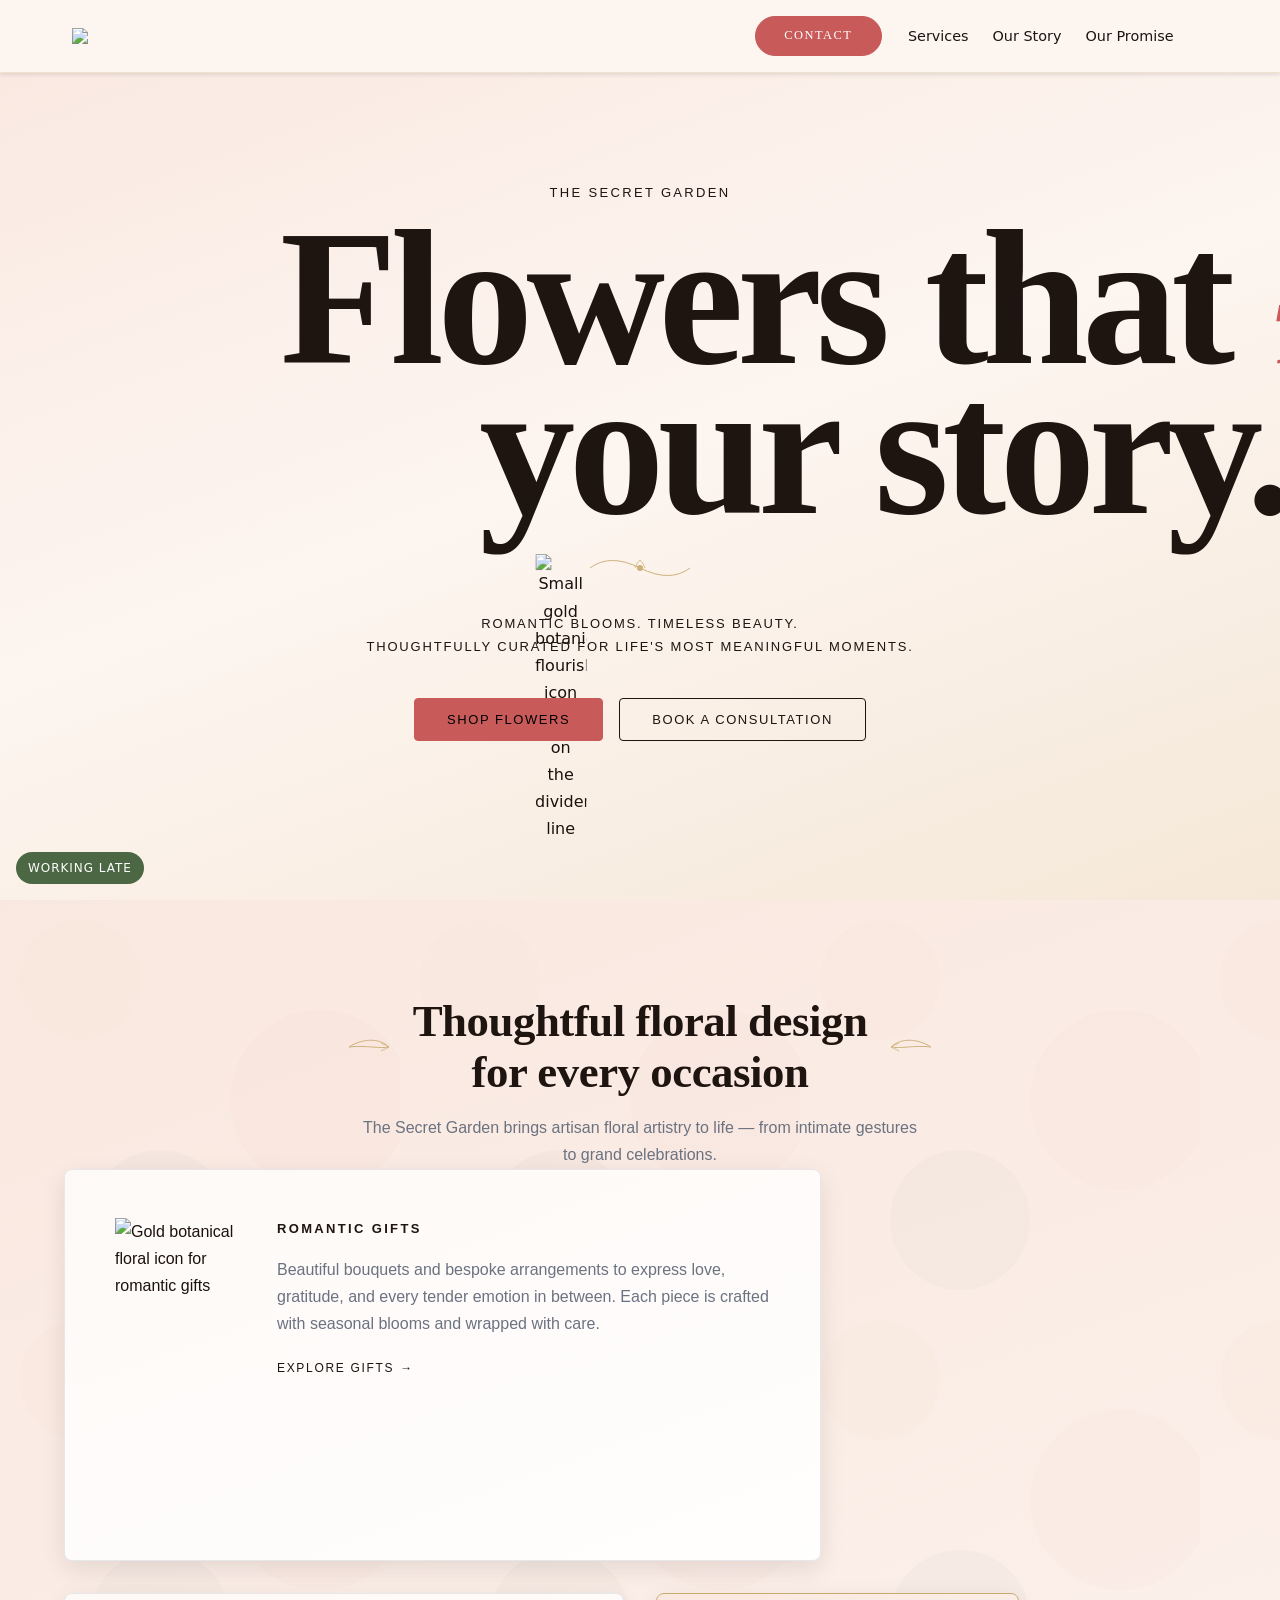
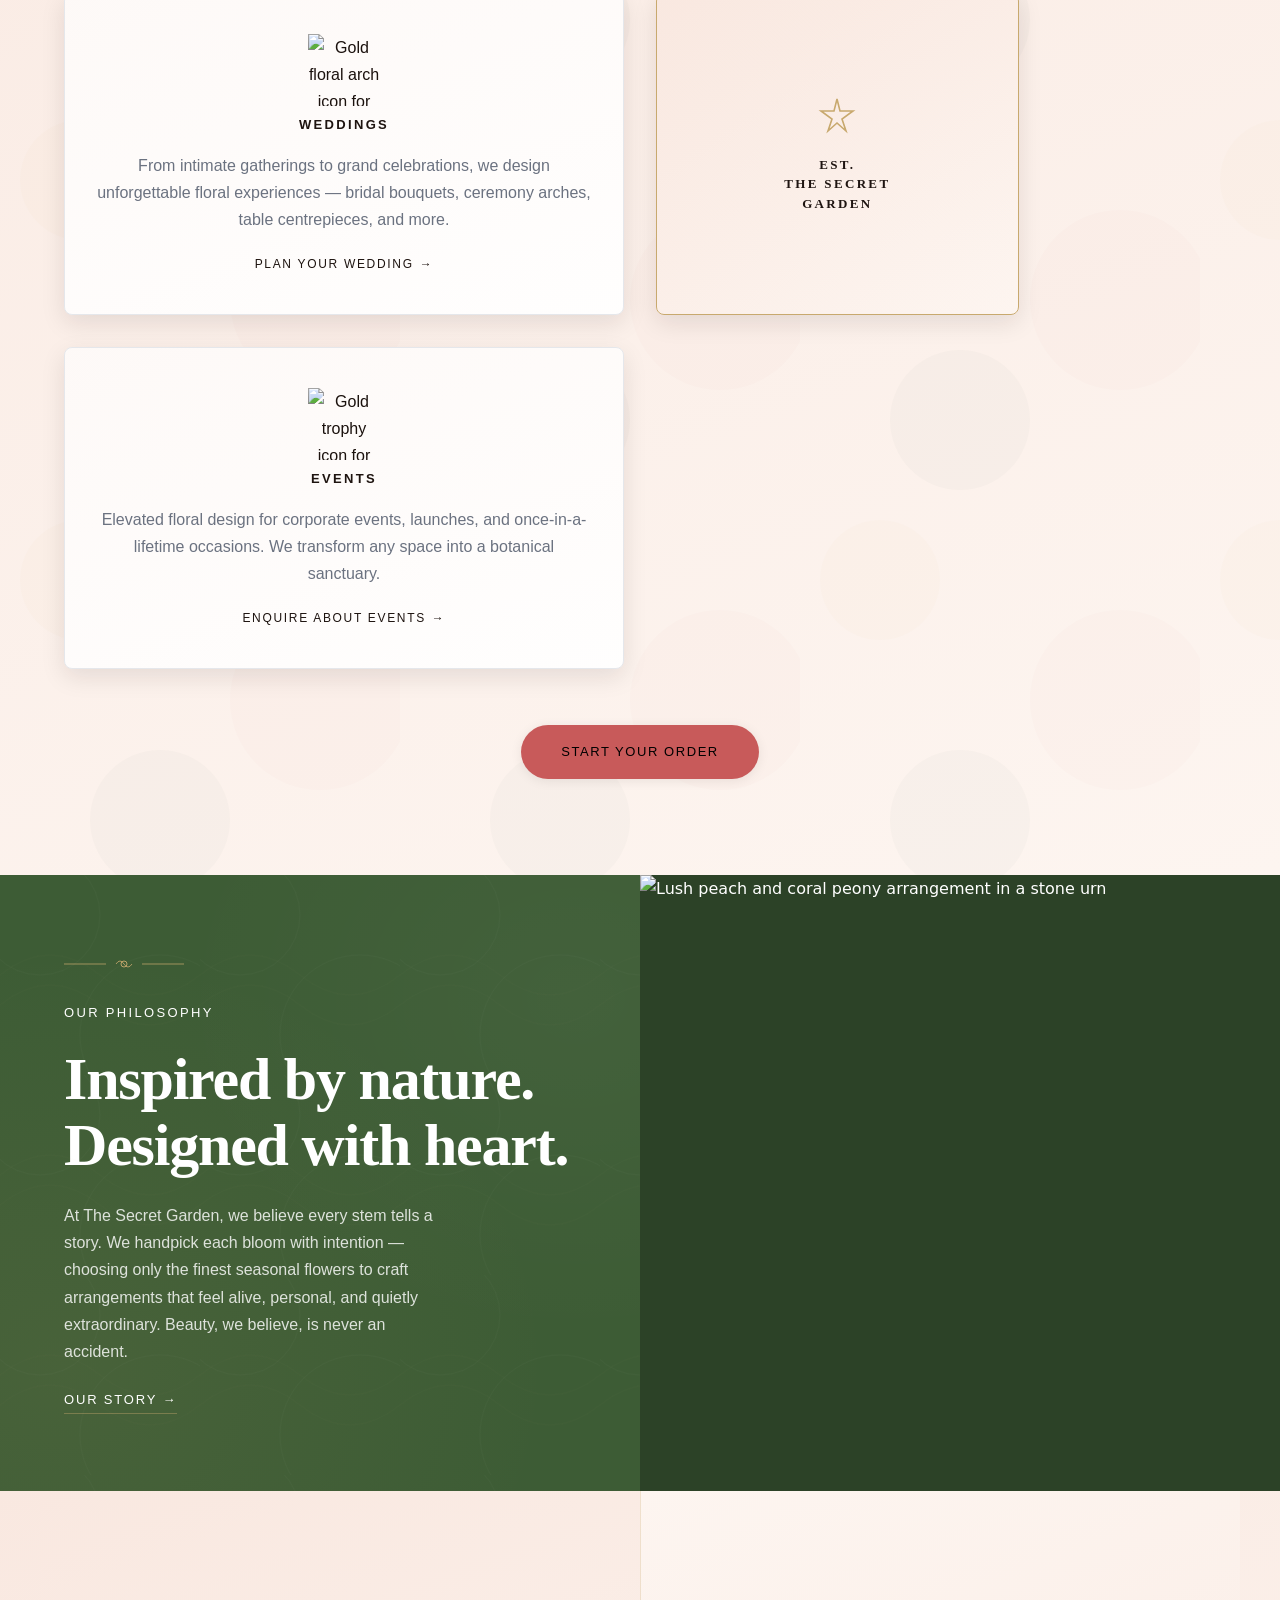
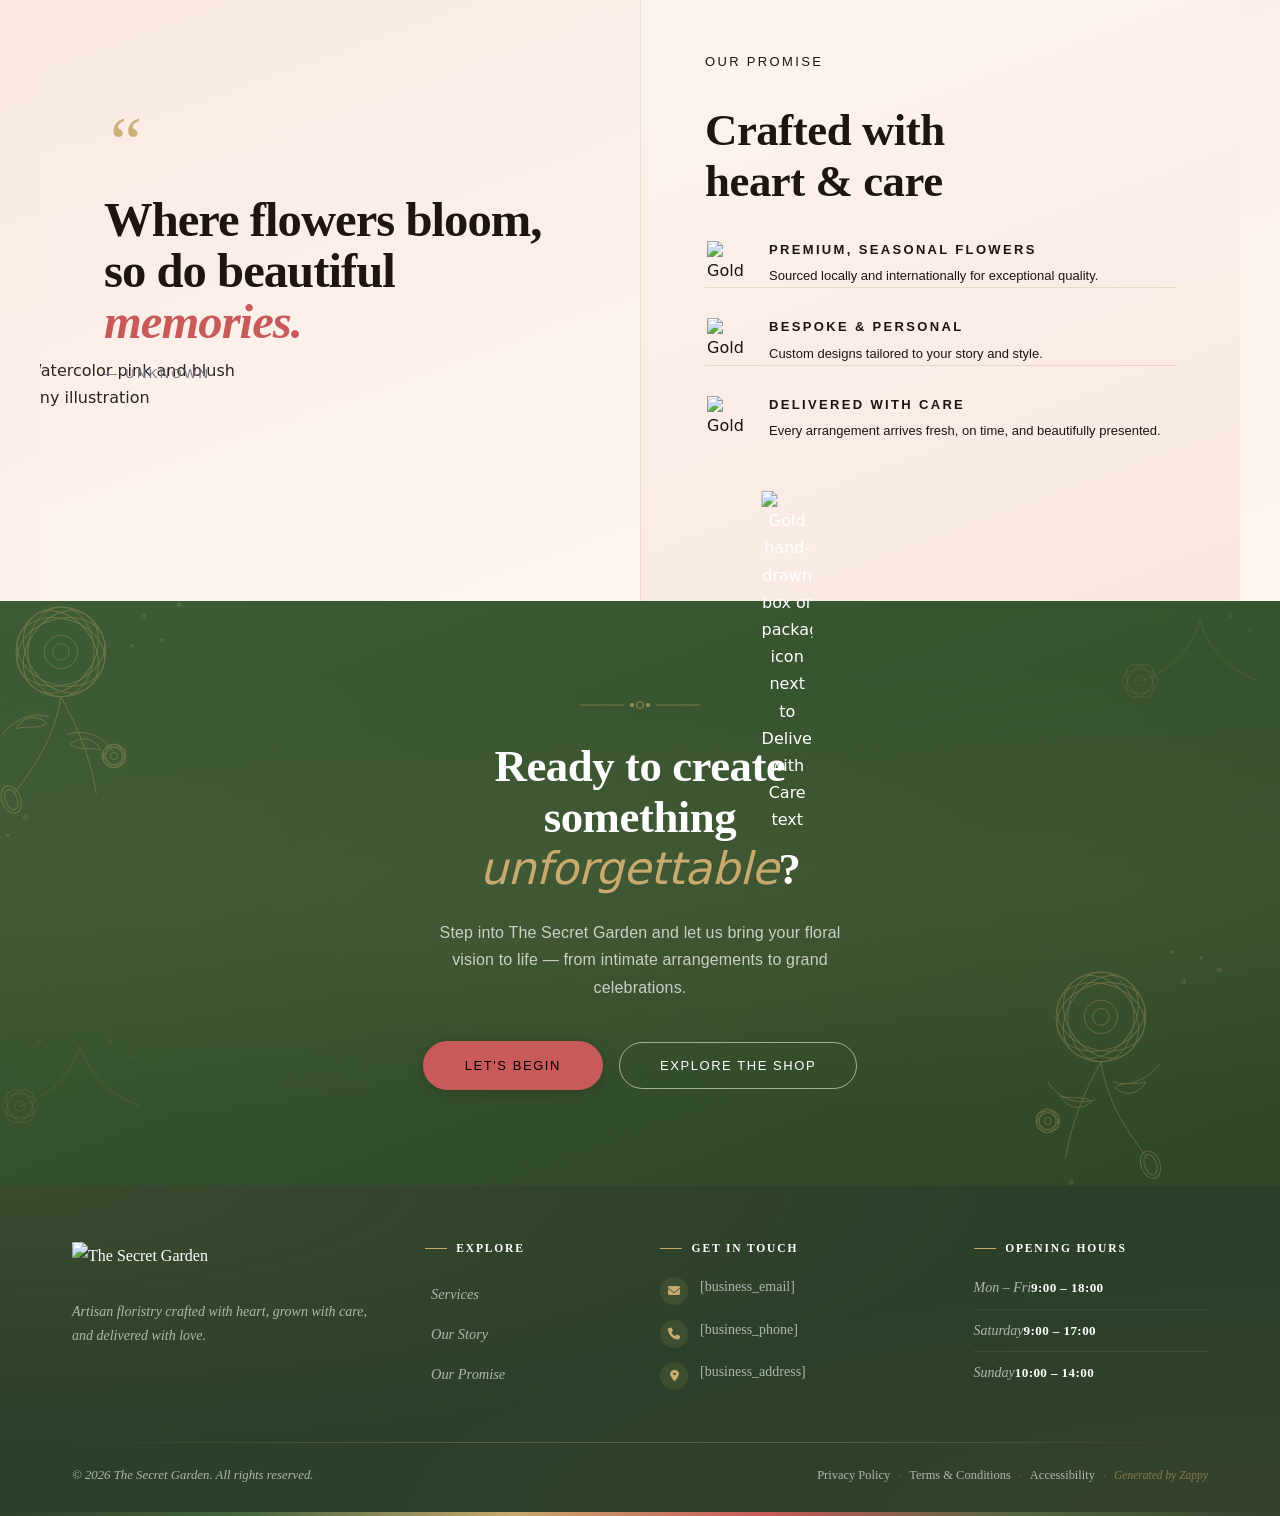
==== index.html @ 1e199ef1 "Background sync: Progressive GitHub Sync" ====
<!DOCTYPE html>
<html lang="en">
<head>
    <meta charset="UTF-8">
    <meta name="viewport" content="width=device-width, initial-scale=1.0">
    <meta name="robots" content="index, follow">
    <title>1987 the secret garden — The Secret Garden</title>
    <meta name="description" content="Create me a landing page to promote my flowers shop">
    <meta name="keywords" content="1987 the secret garden, back to the secret garden, The Secret Garden, the secret garden">
    
    <!-- Zappy Analytics -->
<script>
(function() {
  'use strict';
  
  // Configuration
  var config = {
    websiteId: '3be98112-af21-467a-9a1b-a0bb9be1061b',
    apiUrl: 'https://qaapi.zappy5.com/api/analytics/track',
    sessionDuration: 30 * 60 * 1000, // 30 minutes
    visitorDuration: 30 * 24 * 60 * 60 * 1000, // 30 days
    trackPageViews: true,
    trackClicks: true,
    trackFormSubmissions: true
  };
  
  // Generate or retrieve persistent visitor ID (30 days)
  function getVisitorId() {
    var visitorKey = 'zappy_visitor_' + config.websiteId;
    var visitor = null;
    
    try {
      visitor = localStorage.getItem(visitorKey);
      if (visitor) {
        var visitorData = JSON.parse(visitor);
        var now = Date.now();
        
        // Check if visitor ID is still valid (30 days)
        if (now - visitorData.created < config.visitorDuration) {
          // Update last seen timestamp
          visitorData.lastSeen = now;
          localStorage.setItem(visitorKey, JSON.stringify(visitorData));
          return visitorData.id;
        }
      }
    } catch (e) {
      console.warn('Zappy Analytics: LocalStorage not available');
    }
    
    // Generate new visitor ID
    var newVisitorId = 'zv_' + Date.now() + '_' + Math.random().toString(36).substr(2, 9);
    
    try {
      localStorage.setItem(visitorKey, JSON.stringify({
        id: newVisitorId,
        created: Date.now(),
        lastSeen: Date.now()
      }));
    } catch (e) {
      // Continue without local storage
    }
    
    return newVisitorId;
  }
  
  // Generate or retrieve session ID (30 minutes)
  function getSessionId() {
    var sessionKey = 'zappy_session_' + config.websiteId;
    var session = null;
    
    try {
      session = sessionStorage.getItem(sessionKey);
      if (session) {
        var sessionData = JSON.parse(session);
        var now = Date.now();
        
        // Check if session is still valid
        if (now - sessionData.timestamp < config.sessionDuration) {
          // Update timestamp
          sessionData.timestamp = now;
          sessionStorage.setItem(sessionKey, JSON.stringify(sessionData));
          return sessionData.id;
        }
      }
    } catch (e) {
      console.warn('Zappy Analytics: SessionStorage not available');
    }
    
    // Generate new session ID
    var newSessionId = 'zs_' + Date.now() + '_' + Math.random().toString(36).substr(2, 9);
    
    try {
      sessionStorage.setItem(sessionKey, JSON.stringify({
        id: newSessionId,
        timestamp: Date.now()
      }));
    } catch (e) {
      // Continue without session storage
    }
    
    return newSessionId;
  }
  
  var visitorId = getVisitorId();
  var sessionId = getSessionId();
  
  // Track an event
  function trackEvent(eventType, data) {
    data = data || {};
    
    var eventData = {
      website_id: config.websiteId,
      event_type: eventType,
      page_path: window.location.pathname,
      referrer: document.referrer || 'direct',
      visitor_id: visitorId,
      session_id: sessionId,
      metadata: data
    };
    
    // Use sendBeacon if available (better for page unload events)
    if (navigator.sendBeacon) {
      var blob = new Blob([JSON.stringify(eventData)], { type: 'application/json' });
      navigator.sendBeacon(config.apiUrl, blob);
    } else {
      // Fallback to fetch
      fetch(config.apiUrl, {
        method: 'POST',
        headers: {
          'Content-Type': 'application/json'
        },
        body: JSON.stringify(eventData),
        keepalive: true
      }).catch(function(error) {
        console.warn('Zappy Analytics: Failed to track event', error);
      });
    }
  }
  
  // Track page view
  if (config.trackPageViews) {
    trackEvent('pageview', {
      title: document.title,
      url: window.location.href
    });
  }
  
  // Track clicks on important elements
  if (config.trackClicks) {
    document.addEventListener('click', function(e) {
      var target = e.target;
      
      // Track button clicks (counted as actions)
      if (target.tagName === 'BUTTON' || target.closest('button')) {
        var button = target.tagName === 'BUTTON' ? target : target.closest('button');
        trackEvent('click', {
          element: 'button',
          text: button.textContent.trim().substring(0, 100),
          id: button.id || null,
          class: button.className || null
        });
      }
      
      // Track link clicks (navigation - not counted as actions)
      else if (target.tagName === 'A' || target.closest('a')) {
        var link = target.tagName === 'A' ? target : target.closest('a');
        trackEvent('navigation', {
          element: 'link',
          text: link.textContent.trim().substring(0, 100),
          href: link.href,
          external: link.hostname !== window.location.hostname
        });
      }
    }, true);
  }
  
  // Track form submissions
  if (config.trackFormSubmissions) {
    document.addEventListener('submit', function(e) {
      var form = e.target;
      
      trackEvent('form_submit', {
        form_id: form.id || null,
        form_name: form.name || null,
        form_action: form.action || null,
        form_method: form.method || 'GET'
      });
    }, true);
  }
  
  // Track time on page (send on page unload)
  var pageLoadTime = Date.now();
  
  window.addEventListener('beforeunload', function() {
    var timeOnPage = Math.floor((Date.now() - pageLoadTime) / 1000); // in seconds
    
    trackEvent('page_unload', {
      time_on_page: timeOnPage,
      page_path: window.location.pathname
    });
  });
  
  // Expose tracking function globally for custom events
  window.zappyAnalytics = {
    track: trackEvent,
    getVisitorId: function() { return visitorId; },
    getSessionId: function() { return sessionId; }
  };
  
})();
</script>
<!-- End Zappy Analytics -->
    <meta property="og:title" content="1987 the secret garden — The Secret Garden">
    <meta property="og:description" content="Create me a landing page to promote my flowers shop">
    <meta name="twitter:card" content="summary_large_image">
    <meta name="twitter:title" content="1987 the secret garden — The Secret Garden">
    <meta name="twitter:description" content="Create me a landing page to promote my flowers shop">
    <meta property="og:type" content="website">
  <meta property="og:locale" content="en_US">
  
  
  
  
  
  <link rel="stylesheet" href="https://cdnjs.cloudflare.com/ajax/libs/font-awesome/6.4.0/css/all.min.css">
  <style>
    .skip-link { position: absolute; left: -9999px; top: 0; padding: 12px 18px; background: var(--bg-dark, #1a1a1a); color: var(--text-light, #fff); font-weight: 600; border-radius: 0 0 8px 0; z-index: 10000; }
    .skip-link:focus { left: 0; outline: 2px solid var(--ring, #fff); outline-offset: 2px; }
    :focus-visible { outline: 2px solid var(--ring, currentColor); outline-offset: 3px; }
    .deco-asset { position: absolute; pointer-events: none; user-select: none; -webkit-user-drag: none; max-width: 100%; height: auto; display: block; z-index: 5; image-rendering: -webkit-optimize-contrast; transform: translate(-50%, -50%); }
    @media (max-width: 900px) {
      .deco-asset[data-deco-layer="sticker"] { display: none; }
      .deco-asset[data-deco-layer="ornament"] { width: min(var(--deco-w), 14vw) !important; max-width: 14vw !important; opacity: 0.72; }
      .deco-asset[data-deco-anchor="top"][data-deco-y] { top: clamp(14px, var(--deco-y), calc(100% - 14px)) !important; }
    }
    @media (max-width: 640px) { .deco-asset[data-deco-priority="4"], .deco-asset[data-deco-priority="5"] { display: none; } }
    @media (prefers-reduced-motion: no-preference) { .deco-asset { transition: opacity 200ms ease-out; } }
  </style>


  
    <!-- Favicons -->
    <link rel="icon" type="image/x-icon" href="/assets/favicon.ico">
    <link rel="icon" type="image/png" sizes="16x16" href="/assets/favicon-16x16.png">
    <link rel="icon" type="image/png" sizes="32x32" href="/assets/favicon-32x32.png">
    <link rel="icon" type="image/png" sizes="48x48" href="/assets/favicon-48x48.png">
    <link rel="icon" type="image/png" sizes="192x192" href="/assets/favicon-192x192.png">
    <link rel="icon" type="image/png" sizes="512x512" href="/assets/favicon-512x512.png">
    <link rel="apple-touch-icon" href="/assets/apple-touch-icon.png">
    <!-- Cookie Consent -->
    <link rel="stylesheet" href="https://cdn.jsdelivr.net/npm/vanilla-cookieconsent@3/dist/cookieconsent.css">
    <script src="https://cdn.jsdelivr.net/npm/vanilla-cookieconsent@3/dist/cookieconsent.umd.js"></script>
    <!-- Mickidum Accessibility Toolbar -->
    <script src="https://cdn.jsdelivr.net/gh/mickidum/acc_toolbar/acctoolbar/acctoolbar.min.js"></script>
    <link rel="stylesheet" href="/styles.css">

    <style id="zappy-dropdown-submenu-styles">
      /* ========== DESKTOP DROPDOWN SUBMENU STYLES ========== */
      /* Base styles for dropdown submenus - parent must be positioned */
      .nav-menu li:has(.sub-menu), nav li:has(.sub-menu), .navbar li:has(.sub-menu), #navMenu li:has(.sub-menu) { position: relative; }
      /* Submenu base - hidden by default */
      .nav-menu .sub-menu, nav .sub-menu, .navbar .sub-menu, #navMenu .sub-menu { display: block !important; position: absolute !important; top: 100%; left: 0; min-width: 220px; background: white; border-radius: 8px; box-shadow: 0 8px 25px rgba(0,0,0,0.15); padding: 8px 0; opacity: 0; visibility: hidden; transform: translateY(10px); transition: all 0.3s ease; z-index: 1000; list-style: none; pointer-events: none; }
      /* CRITICAL: Desktop hover styles to show dropdown */
      .nav-menu li:hover > .sub-menu, nav li:hover > .sub-menu, .navbar li:hover > .sub-menu, #navMenu li:hover > .sub-menu { opacity: 1 !important; visibility: visible !important; transform: translateY(0) !important; pointer-events: auto !important; }
      /* Submenu item styling */
      .sub-menu li { list-style: none; margin: 0; padding: 0; }
      .sub-menu a { display: block !important; padding: 10px 16px !important; color: var(--text-dark, #333) !important; font-weight: 500; text-decoration: none; white-space: nowrap; transition: background-color 0.2s; }
      .sub-menu .zappy-nav-child > a { padding-left: 28px !important; font-size: 0.9em !important; opacity: 0.85 !important; }
      [dir="rtl"] .sub-menu .zappy-nav-child > a, html[lang="he"] .sub-menu .zappy-nav-child > a, html[lang="ar"] .sub-menu .zappy-nav-child > a { padding-left: 10px !important; padding-right: 28px !important; }
      .sub-menu .zappy-nav-parent > a { font-weight: 600 !important; }
      .sub-menu a:hover { background-color: #f5f5f5; }
      /* RTL (Hebrew/Arabic) dropdown positioning */
      [dir="rtl"] .nav-menu .sub-menu, [dir="rtl"] nav .sub-menu, [dir="rtl"] .navbar .sub-menu, html[lang="he"] .nav-menu .sub-menu, html[lang="he"] nav .sub-menu, html[lang="he"] .navbar .sub-menu, html[lang="ar"] .nav-menu .sub-menu, html[lang="ar"] nav .sub-menu, html[lang="ar"] .navbar .sub-menu { left: auto !important; right: 0 !important; }
      /* Hide empty dropdown menus (exclude catalog sub-menus that use <a> children instead of <li>) */
      .sub-menu:empty, .sub-menu:not(:has(li:not(.zappy-hidden-menu-item))):not(:has(> a)), .sub-menu:not(:has(li)):not(:has(> a)) { display: none !important; opacity: 0 !important; visibility: hidden !important; pointer-events: none !important; }
      /* Desktop: show submenu on Menu Group hover */
      li:has(.menu-group-title):hover > .sub-menu { opacity: 1 !important; visibility: visible !important; transform: translateY(0) !important; pointer-events: auto !important; }
      /* Menu Group title styling */
      .nav-menu > li > .menu-group-title, #navMenu > li > .menu-group-title { display: inline-block; padding: 0.5rem 1rem; cursor: default; user-select: none; }
      
      /* ========== MOBILE SUBMENU STYLES ========== */
      @media (max-width: 768px) {
        .nav-menu .sub-menu, nav .sub-menu, .navbar .sub-menu, #navMenu .sub-menu { position: static !important; transform: none !important; box-shadow: none !important; background: transparent !important; max-height: 0; overflow: hidden; opacity: 0; visibility: hidden; transition: max-height 0.3s ease, opacity 0.3s ease; padding: 0 !important; border-radius: 0 !important; }
        .navbar .sub-menu.mobile-expanded, .nav-menu .sub-menu.mobile-expanded, #navMenu .sub-menu.mobile-expanded { max-height: none !important; overflow-y: visible !important; opacity: 1 !important; visibility: visible !important; padding: 8px 0 8px 16px !important; }
        [dir="rtl"] .sub-menu.mobile-expanded, html[lang="he"] .sub-menu.mobile-expanded { padding: 8px 16px 8px 0 !important; }
        /* Disable hover behavior on mobile */
        .nav-menu li:hover > .sub-menu, nav li:hover > .sub-menu, .navbar li:hover > .sub-menu, #navMenu li:hover > .sub-menu { opacity: 0; visibility: hidden; pointer-events: none; }
        .nav-menu li > .sub-menu.mobile-expanded, nav li > .sub-menu.mobile-expanded, .navbar li > .sub-menu.mobile-expanded, #navMenu li > .sub-menu.mobile-expanded { opacity: 1 !important; visibility: visible !important; pointer-events: auto !important; }
        .nav-menu li:has(.sub-menu), nav li:has(.sub-menu), .navbar li:has(.sub-menu), #navMenu li:has(.sub-menu) { display: flex !important; flex-wrap: wrap !important; align-items: center !important; position: relative !important; min-height: 44px !important; }
        .nav-menu li:has(.sub-menu) > a, nav li:has(.sub-menu) > a, .navbar li:has(.sub-menu) > a, #navMenu li:has(.sub-menu) > a { flex: 1 !important; min-width: 0 !important; }
        .nav-menu li:has(.sub-menu) > .menu-group-title, nav li:has(.sub-menu) > .menu-group-title, .navbar li:has(.sub-menu) > .menu-group-title, #navMenu li:has(.sub-menu) > .menu-group-title { flex: 1 !important; min-width: 0 !important; padding: 0 !important; line-height: inherit !important; }
        .nav-menu li:has(.sub-menu) > .sub-menu, nav li:has(.sub-menu) > .sub-menu, .navbar li:has(.sub-menu) > .sub-menu, #navMenu li:has(.sub-menu) > .sub-menu { flex-basis: 100% !important; width: 100% !important; }
        .nav-menu li:has(.sub-menu) > a [class*="chevron"], .nav-menu li:has(.sub-menu) > a [class*="arrow"], .nav-menu li:has(.sub-menu) > a .fa-chevron-down, .nav-menu li:has(.sub-menu) > a .fa-angle-down, nav li:has(.sub-menu) > a [class*="chevron"], nav li:has(.sub-menu) > a [class*="arrow"], #navMenu li:has(.sub-menu) > a [class*="chevron"], #navMenu li:has(.sub-menu) > a [class*="arrow"] { display: none !important; visibility: hidden !important; }
        .mobile-submenu-toggle { display: flex !important; align-items: center !important; justify-content: center !important; width: 44px !important; height: auto !important; background: transparent !important; border: none !important; cursor: pointer !important; color: var(--text-dark) !important; position: static !important; flex-shrink: 0 !important; align-self: stretch !important; z-index: 2 !important; padding: 0 !important; margin: 0 !important; }
        .mobile-submenu-toggle::after { content: '' !important; width: 0 !important; height: 0 !important; border-left: 6px solid transparent !important; border-right: 6px solid transparent !important; border-top: 7px solid currentColor !important; transition: transform 0.3s ease !important; }
        .mobile-submenu-toggle.expanded::after { transform: rotate(180deg) !important; }
        .sub-menu a { padding: 10px 0 !important; display: block !important; color: var(--text-dark) !important; white-space: normal !important; }
        .sub-menu .zappy-nav-child > a { padding-left: 28px !important; font-size: 0.9em !important; opacity: 0.85 !important; }
        [dir="rtl"] .sub-menu .zappy-nav-child > a, html[lang="he"] .sub-menu .zappy-nav-child > a, html[lang="ar"] .sub-menu .zappy-nav-child > a { padding-left: 0 !important; padding-right: 28px !important; }
        .sub-menu .zappy-nav-parent > a { font-weight: 600 !important; }
        .nav-menu.active, #navMenu.active { max-width: 100vw !important; overflow-x: hidden !important; box-sizing: border-box !important; }
        .navbar .sub-menu li a, nav.navbar .sub-menu li a, .zappy-products-dropdown .sub-menu a { color: var(--text-dark) !important; }
      }
      @media (min-width: 769px) { .mobile-submenu-toggle { display: none !important; } }
    </style>

    <style id="zappy-widget-visibility">
      html[dir="rtl"] .whatsapp-float { right: 20px !important; left: auto !important; }
      html[dir="ltr"] .whatsapp-float, html:not([dir]) .whatsapp-float { left: 20px !important; right: auto !important; }
      html[dir="rtl"] #mic-access-tool-general-button, html[dir="rtl"] .mic-access-tool-general-button,
      html[dir="rtl"] #mic-init-access-tool .mic-access-tool-general-button,
      html[dir="rtl"] #mic-init-access-tool #mic-access-tool-general-button,
      html[dir="rtl"] ._access-icon { left: 20px !important; right: auto !important; }
      html[dir="ltr"] #mic-access-tool-general-button, html[dir="ltr"] .mic-access-tool-general-button,
      html[dir="ltr"] #mic-init-access-tool .mic-access-tool-general-button,
      html[dir="ltr"] #mic-init-access-tool #mic-access-tool-general-button,
      html[dir="ltr"] ._access-icon,
      html:not([dir]) #mic-access-tool-general-button, html:not([dir]) .mic-access-tool-general-button,
      html:not([dir]) #mic-init-access-tool .mic-access-tool-general-button,
      html:not([dir]) #mic-init-access-tool #mic-access-tool-general-button,
      html:not([dir]) ._access-icon { right: 20px !important; left: auto !important; }
      @media (max-width: 768px) { .whatsapp-float { display: flex !important; } }
      @media (min-width: 769px) { .whatsapp-float { display: flex !important; } }
      @media (max-width: 768px) {
        #mic-access-tool-general-button, .mic-access-tool-general-button,
        #mic-init-access-tool .mic-access-tool-general-button, #mic-init-access-tool #mic-access-tool-general-button,
        ._access-icon { display: flex !important; visibility: visible !important; opacity: 1 !important; pointer-events: auto !important; }
        #mic-access-tool-box.opened-mic-access-tool, .mic-access-tool-box.opened-mic-access-tool,
        #mic-init-access-tool #mic-access-tool-box.opened-mic-access-tool {
          visibility: visible !important; opacity: 1 !important; pointer-events: auto !important;
        }
      }
      @media (min-width: 769px) {
        #mic-access-tool-general-button, .mic-access-tool-general-button,
        #mic-init-access-tool .mic-access-tool-general-button, #mic-init-access-tool #mic-access-tool-general-button,
        ._access-icon { display: flex !important; visibility: visible !important; opacity: 1 !important; pointer-events: auto !important; }
        #mic-access-tool-box.opened-mic-access-tool, .mic-access-tool-box.opened-mic-access-tool,
        #mic-init-access-tool #mic-access-tool-box.opened-mic-access-tool {
          visibility: visible !important; opacity: 1 !important; pointer-events: auto !important;
        }
      }
    </style>
</head>
<body>
<a class="skip-link" href="#main">Skip to main content</a>
  <nav class="navbar">
  <button class="mobile-toggle" id="mobileToggle" aria-label="Menu">
    <svg class="hamburger-icon" width="24" height="24" viewBox="0 0 24 24" fill="none">
      <path d="M3 12h18M3 6h18M3 18h18" stroke="currentColor" stroke-width="2" stroke-linecap="round"></path>
    </svg>
    <svg class="close-icon" width="24" height="24" viewBox="0 0 24 24" fill="none" style="display: none;">
      <path d="M18 6L6 18M6 6l12 12" stroke="currentColor" stroke-width="2" stroke-linecap="round"></path>
    </svg>
  </button>

  <button class="phone-header-btn" data-phone="+1-555-123-4567" aria-label="Call">
    <svg width="20" height="20" viewBox="0 0 24 24" fill="currentColor">
      <path d="M22 16.92v3a2 2 0 0 1-2.18 2 19.79 19.79 0 0 1-8.63-3.07 19.5 19.5 0 0 1-6-6 19.79 19.79 0 0 1-3.07-8.67A2 2 0 0 1 4.11 2h3a2 2 0 0 1 2 1.72 12.84 12.84 0 0 0 .7 2.81 2 2 0 0 1-.45 2.11L8.09 9.91a16 16 0 0 0 6 6l1.27-1.27a2 2 0 0 1 2.11-.45 12.84 12.84 0 0 0 2.81.7A2 2 0 0 1 22 16.92z"></path>
    </svg>
  </button>

  <div class="nav-container">
    <div class="nav-brand">
      <a href="/" class="logo-link"><img class="logo" src="/assets/site-home-image-1.webp" alt="The Secret Garden"></a>
    </div>

    <ul class="nav-menu" id="navMenu"><li><a href="#services">Services</a></li><li><a href="#about">Our Story</a></li><li><a href="#testimonials">Our Promise</a></li></ul>

    <div class="nav-cta-container">
      <a href="#final-cta" class="nav-cta-btn">Contact</a>
    </div>
  </div>
</nav>
<script>

// Navbar Mobile Menu Toggle and Contrast Fix
(function() {
  // Use 'load' event instead of 'DOMContentLoaded' to ensure we run AFTER all other scripts
  window.addEventListener('load', function() {
    
    // FIX MOBILE BUTTON CONTRAST
    // Detect navbar background color and apply contrasting color to mobile buttons
    const navbar = document.querySelector('.navbar, nav, header');
    if (!navbar) {
      console.log('[Navbar] Navbar element not found');
      return;
    }
    
    // DECLARE VARIABLES EARLY to avoid Temporal Dead Zone errors
    // These are used in multiple places below
    let mobileToggle = document.getElementById('mobileToggle') ||
                       document.querySelector('.mobile-toggle') ||
                       document.querySelector('.hamburger') ||
                       document.querySelector('.hamburger-menu') ||
                       document.querySelector('.menu-toggle') ||
                       document.querySelector('.burger-menu') ||
                       document.querySelector('[aria-label="Menu"]') ||
                       document.querySelector('[aria-label="תפריט"]');
    
    const phoneBtn = document.querySelector('.phone-header-btn');
    
    const computedStyle = window.getComputedStyle(navbar);
    let bgColor = computedStyle.backgroundColor;
    
    console.log('[Navbar] Initial navbar background:', bgColor);
    
    // Check if background is transparent or rgba with 0 alpha
    const isTransparent = bgColor === 'transparent' || 
                         bgColor === 'rgba(0, 0, 0, 0)' ||
                         (bgColor.startsWith('rgba') && bgColor.includes(', 0)'));
    
    if (isTransparent) {
      // Check for background-image or gradient
      const bgImage = computedStyle.backgroundImage;
      if (bgImage && bgImage !== 'none') {
        console.log('[Navbar] Navbar has background image/gradient, using dark text');
        bgColor = 'rgb(240, 240, 240)'; // Assume light background
      } else {
        // Transparent navbar - check body background
        const bodyBg = window.getComputedStyle(document.body).backgroundColor;
        console.log('[Navbar] Navbar transparent, using body background:', bodyBg);
        bgColor = bodyBg;
      }
    }
    
    // Calculate luminance to determine if background is light or dark
    const rgb = bgColor.match(/\d+/g);
    if (rgb && rgb.length >= 3) {
      const r = parseInt(rgb[0]);
      const g = parseInt(rgb[1]);
      const b = parseInt(rgb[2]);
      const luminance = (0.299 * r + 0.587 * g + 0.114 * b) / 255;
      
      // Mobile button colors are set by Claude's AI-generated CSS (same as .nav-menu a)
      // No dynamic color overrides needed - colors come from the generated navbar CSS
      console.log('[Navbar] Mobile button colors preserved from Claude CSS (luminance:', luminance.toFixed(2) + ')');
      
      // FIX ICON SIZES - Ensure SVGs are properly sized and visible
      // INJECT CRITICAL CSS TO OVERRIDE ANY CONFLICTING RULES
      const criticalCSS = document.createElement('style');
      criticalCSS.id = 'zappy-mobile-nav-fix';
      const htmlLang = document.documentElement.lang || 'en';
      const htmlDir = document.documentElement.dir || 'ltr';
      // Check both dir attribute AND lang for RTL detection
      // dir="rtl" is the most reliable indicator
      const isRTL = htmlDir === 'rtl' || htmlLang === 'he' || htmlLang === 'ar';
      
      criticalCSS.textContent = `
        /* Hide mobile buttons on desktop, show only on mobile */
        @media (min-width: 769px) {
          .mobile-toggle,
          .phone-header-btn {
            display: none !important;
          }
        }
        
        /* Show and position mobile buttons correctly on mobile */
        @media (max-width: 768px) {
          .mobile-toggle,
          .phone-header-btn {
            position: absolute !important;
            top: 0 !important;
            bottom: 0 !important;
            margin-top: auto !important;
            margin-bottom: auto !important;
            z-index: 1001 !important;
            display: flex !important;
            align-items: center !important;
            justify-content: center !important;
            width: 36px !important;
            height: 36px !important;
            border-radius: 50% !important;
            border: none !important;
            cursor: pointer !important;
            padding: 6px !important;
            background: none !important;
            color: var(--nav-text, var(--text-dark)) !important;
            touch-action: manipulation !important;
            -webkit-tap-highlight-color: transparent !important;
          }
          
          /* LTR positioning (default): hamburger LEFT, phone RIGHT */
          html:not([dir="rtl"]):not([lang="he"]):not([lang="ar"]) .mobile-toggle,
          html[dir="ltr"] .mobile-toggle {
            left: 12px !important;
            right: auto !important;
          }
          html:not([dir="rtl"]):not([lang="he"]):not([lang="ar"]) .phone-header-btn,
          html[dir="ltr"] .phone-header-btn {
            right: 12px !important;
            left: auto !important;
          }
          
          /* RTL positioning: hamburger RIGHT, phone LEFT */
          html[dir="rtl"] .mobile-toggle,
          html[lang="he"] .mobile-toggle,
          html[lang="ar"] .mobile-toggle {
            right: 12px !important;
            left: auto !important;
          }
          html[dir="rtl"] .phone-header-btn,
          html[lang="he"] .phone-header-btn,
          html[lang="ar"] .phone-header-btn {
            left: 12px !important;
            right: auto !important;
          }
          
          /* CRITICAL: Ensure nav-container has min-height on mobile */
          /* All children are positioned absolutely/fixed on mobile, so height:auto collapses to 0 */
          .nav-container {
            min-height: 70px !important;
            position: relative !important;
          }
          
          /* Ensure SVG icons are properly sized and inherit color */
          .mobile-toggle svg,
          .phone-header-btn svg {
            width: 24px !important;
            height: 24px !important;
            /* Don't force display - let JavaScript control hamburger/close toggle */
          }
          
          /* Reset nav-cta-container on mobile - remove desktop box-shadow/padding */
          /* that creates a visible ghost box when CTA button is hidden */
          .nav-cta-container {
            box-shadow: none !important;
            padding: 0 !important;
          }
          
          /* Hide nav-cta-container entirely on mobile when there's no lang-switcher */
          /* (only the CTA button is inside, and it's hidden on mobile) */
          .nav-cta-container:not(:has(.lang-switcher)) {
            display: none !important;
          }
          
          /* CRITICAL: Prevent hero image fade gradient from bleeding over headline text */
          /* The .image-fade-gradient has bottom: -30px (extends below parent) */
          /* On mobile stacked layout, this overlaps the h1 text below the image */
          .hero-image-column {
            overflow: hidden !important;
          }
          .image-fade-gradient {
            bottom: 0 !important;
          }
          
          /* Hide desktop language switcher on mobile - hamburger menu handles it */
          /* High specificity to override stored CSS */
          .lang-switcher,
          .nav-cta-container .lang-switcher,
          .nav-container .lang-switcher,
          .navbar .lang-switcher,
          .navbar .nav-cta-container .lang-switcher {
            display: none !important;
          }
        }
      `;
      
      // Remove existing fix if present and inject new one
      const existing = document.getElementById('zappy-mobile-nav-fix');
      if (existing) existing.remove();
      document.head.appendChild(criticalCSS);
      
      console.log('[Navbar] Critical CSS injected for mobile nav positioning');
      
      // ONLY apply inline positioning styles on mobile viewport
      // On desktop, the CSS handles hiding these buttons with display: none
      // Inline styles were breaking desktop layout by overriding CSS
      const isMobileViewport = window.innerWidth <= 768;
      
      if (mobileToggle) {
        // Icon sizing applies to all viewports for consistency
        const hamburgerIcon = mobileToggle.querySelector('.hamburger-icon');
        const closeIcon = mobileToggle.querySelector('.close-icon');
        
        if (hamburgerIcon) {
          hamburgerIcon.style.setProperty('width', '24px', 'important');
          hamburgerIcon.style.setProperty('height', '24px', 'important');
          hamburgerIcon.style.setProperty('display', 'block', 'important'); // Show hamburger by default
        }
        if (closeIcon) {
          closeIcon.style.setProperty('width', '24px', 'important');
          closeIcon.style.setProperty('height', '24px', 'important');
          closeIcon.style.setProperty('display', 'none', 'important'); // Hide close icon by default
        }
        
        // ONLY set positioning inline styles on mobile
        if (isMobileViewport) {
          mobileToggle.style.setProperty('position', 'absolute', 'important');
          mobileToggle.style.setProperty('top', '0', 'important');
          mobileToggle.style.setProperty('bottom', '0', 'important');
          mobileToggle.style.setProperty('margin-top', 'auto', 'important');
          mobileToggle.style.setProperty('margin-bottom', 'auto', 'important');
          mobileToggle.style.setProperty('z-index', '1001', 'important');
          
          // Clear any inline left/right so CSS can take over based on html[dir]
          mobileToggle.style.removeProperty('left');
          mobileToggle.style.removeProperty('right');
          
          console.log('[Navbar] Mobile toggle positioning applied (mobile viewport)');
        } else {
          // On desktop, clear any positioning styles to let CSS handle it
          mobileToggle.style.removeProperty('position');
          mobileToggle.style.removeProperty('top');
          mobileToggle.style.removeProperty('transform');
          mobileToggle.style.removeProperty('z-index');
          mobileToggle.style.removeProperty('left');
          mobileToggle.style.removeProperty('right');
          console.log('[Navbar] Desktop viewport - cleared mobile toggle inline positioning');
        }
      }
      
      if (phoneBtn) {
        // Icon sizing applies to all viewports
        const phoneIcon = phoneBtn.querySelector('svg');
        if (phoneIcon) {
          phoneIcon.style.width = '24px';
          phoneIcon.style.height = '24px';
          phoneIcon.setAttribute('width', '24');
          phoneIcon.setAttribute('height', '24');
        }
        
        // ONLY set positioning inline styles on mobile
        if (isMobileViewport) {
          phoneBtn.style.setProperty('position', 'absolute', 'important');
          phoneBtn.style.setProperty('top', '0', 'important');
          phoneBtn.style.setProperty('bottom', '0', 'important');
          phoneBtn.style.setProperty('margin-top', 'auto', 'important');
          phoneBtn.style.setProperty('margin-bottom', 'auto', 'important');
          phoneBtn.style.setProperty('z-index', '1001', 'important');
          
          // Clear any inline left/right so CSS can take over based on html[dir]
          phoneBtn.style.removeProperty('left');
          phoneBtn.style.removeProperty('right');
          
          console.log('[Navbar] Phone button positioning applied (mobile viewport)');
        } else {
          // On desktop, clear any positioning styles to let CSS handle it
          phoneBtn.style.removeProperty('position');
          phoneBtn.style.removeProperty('top');
          phoneBtn.style.removeProperty('transform');
          phoneBtn.style.removeProperty('z-index');
          phoneBtn.style.removeProperty('left');
          phoneBtn.style.removeProperty('right');
          console.log('[Navbar] Desktop viewport - cleared phone button inline positioning');
        }
      }
    } else {
      console.log('[Navbar] Could not parse background color:', bgColor);
    }
    
    // MOBILE MENU TOGGLE
    // Re-query in case DOM changed (mobileToggle already declared at top of function)
    mobileToggle = document.getElementById('mobileToggle') ||
                   document.querySelector('.mobile-toggle') ||
                   document.querySelector('.hamburger') ||
                   document.querySelector('.hamburger-menu') ||
                   document.querySelector('.menu-toggle') ||
                   document.querySelector('.burger-menu') ||
                   document.querySelector('[aria-label="Menu"]') ||
                   document.querySelector('[aria-label="תפריט"]');
    
    // EXPANDED SEARCH: Find nav menu by ID or class
    const navMenu = document.getElementById('navMenu') ||
                  document.querySelector('.nav-menu') ||
                  document.querySelector('.nav-links') ||
                  document.querySelector('nav ul:not(.submenu)');
    
    if (!mobileToggle || !navMenu) {
      console.log('[Navbar] Mobile toggle or menu not found:', { toggle: !!mobileToggle, menu: !!navMenu });
      return;
    }
    
    // Ensure navMenu has ID for CSS targeting
    if (!navMenu.id) {
      navMenu.id = 'navMenu';
    }
    
    console.log('[Navbar] Initializing mobile menu...');
    
    // Remove any existing event listeners by cloning the button
    const newToggle = mobileToggle.cloneNode(true);
    mobileToggle.parentNode.replaceChild(newToggle, mobileToggle);
    
    // Toggle menu handler (shared by click and touchend)
    function handleToggle(e) {
      e.preventDefault();
      e.stopPropagation();
      
      const hamburgerIcon = newToggle.querySelector('.hamburger-icon');
      const closeIcon = newToggle.querySelector('.close-icon');
      const isActive = navMenu.classList.contains('active');
      
      if (isActive) {
        // Close menu
        navMenu.classList.remove('active');
        if (hamburgerIcon) hamburgerIcon.style.setProperty('display', 'block', 'important');
        if (closeIcon) closeIcon.style.setProperty('display', 'none', 'important');
        document.body.style.overflow = '';
        console.log('[Navbar] Menu closed');
      } else {
        // Open menu
        navMenu.classList.add('active');
        if (hamburgerIcon) hamburgerIcon.style.setProperty('display', 'none', 'important');
        if (closeIcon) closeIcon.style.setProperty('display', 'block', 'important');
        document.body.style.overflow = 'hidden';
        console.log('[Navbar] Menu opened');
      }
    }
    
    // Use click for desktop/emulation and touchend as iOS Safari fallback.
    // Prevent double-fire with a timestamp guard.
    var lastToggleTime = 0;
    function guardedToggle(e) {
      var now = Date.now();
      if (now - lastToggleTime < 300) return;
      lastToggleTime = now;
      handleToggle(e);
    }
    
    newToggle.addEventListener('click', guardedToggle);
    newToggle.addEventListener('touchend', guardedToggle);
    
    // Close menu when clicking nav links (but NOT dropdown toggles)
    const navLinks = navMenu.querySelectorAll('a');
    navLinks.forEach(function(link) {
      link.addEventListener('click', function() {
        // Don't close if it's a dropdown child (unless it's a real navigation link)
        if (this.getAttribute('href') === '#') return;
        
        const hamburgerIcon = newToggle.querySelector('.hamburger-icon');
        const closeIcon = newToggle.querySelector('.close-icon');
        
        navMenu.classList.remove('active');
        if (hamburgerIcon) hamburgerIcon.style.setProperty('display', 'block', 'important');
        if (closeIcon) closeIcon.style.setProperty('display', 'none', 'important');
        document.body.style.overflow = '';
        console.log('[Navbar] Menu closed (link clicked)');
      });
    });
    
    // DROPDOWN MENU TOGGLE (for mobile and touch devices)
    var dropdownToggles = navMenu.querySelectorAll('.dropdown-toggle');
    dropdownToggles.forEach(function(toggle) {
      toggle.addEventListener('click', function(e) {
        e.preventDefault();
        e.stopPropagation();
        var parent = this.closest('.nav-dropdown');
        if (!parent) return;
        
        // Close other open dropdowns at the same level
        var siblings = parent.parentNode.querySelectorAll('.nav-dropdown.open');
        siblings.forEach(function(sib) {
          if (sib !== parent) sib.classList.remove('open');
        });
        
        parent.classList.toggle('open');
        console.log('[Navbar] Dropdown toggled:', parent.classList.contains('open') ? 'open' : 'closed');
      });
    });
    
    // Close dropdowns when clicking outside
    document.addEventListener('click', function(e) {
      if (!e.target.closest('.nav-dropdown')) {
        var openDropdowns = document.querySelectorAll('.nav-dropdown.open');
        openDropdowns.forEach(function(dd) { dd.classList.remove('open'); });
      }
    });
    
    console.log('[Navbar] Dropdown handlers initialized for ' + dropdownToggles.length + ' dropdowns');
    
    // Phone button functionality (phoneBtn already declared at top of function)
    if (phoneBtn) {
      phoneBtn.addEventListener('click', function() {
        // Get phone number from placeholder in page or use default
        const phoneLinks = document.querySelectorAll('a[href^="tel:"]');
        const phoneNumber = phoneLinks.length > 0 
          ? phoneLinks[0].getAttribute('href').replace('tel:', '')
          : '[business_phone]';
        
        window.location.href = 'tel:' + phoneNumber;
        console.log('[Navbar] Phone button clicked');
      });
    }
    
    console.log('[Navbar] Mobile menu initialized successfully');
    
    // WhatsApp button visibility is now controlled via CSS (siteSettings).
    // No JS-based desktop hiding — the button is visible on both mobile and desktop by default.
  });
})();

</script>
  
  <main id="main">
    <section class="home-hero-section cta-section" data-layout-spec="Home-hero" style="position:relative; overflow:visible;" data-hero-type="fullscreen-scrim">
  <!-- Full-bleed background image -->
  

  <!-- Centered hero content -->
  <div class="cta-band hero-content-band">
    <div class="hero-inner" data-reveal="">
      <!-- Eyebrow -->
      <span class="eyebrow hero-eyebrow">The Secret Garden</span>

      <!-- Monumental headline -->
      <h1 class="display-xl hero-headline">
        Flowers that <em><span class="font-accent">tell</span></em><br>your story.
      </h1>

      <!-- Decorative divider placeholder (renderer injects PNG) -->
      <div class="hero-deco-divider" aria-hidden="true">
        <svg xmlns="http://www.w3.org/2000/svg" viewBox="0 0 120 40" width="120" height="40" aria-hidden="true" data-no-icon-edit="true">
          <path d="M10 20 Q30 5 60 20 Q90 35 110 20" stroke="#c8a96e" stroke-width="1" fill="none"></path>
          <circle cx="60" cy="20" r="3" fill="#c8a96e"></circle>
          <path d="M55 20 Q57 14 60 12 Q63 14 65 20" stroke="#c8a96e" stroke-width="0.8" fill="none"></path>
        </svg>
      </div>

      <!-- Subtitle -->
      <h3 class="hero-subtitle">Romantic blooms. Timeless beauty.<br>Thoughtfully curated for life's most meaningful moments.</h3>

      <!-- CTA row -->
      <div class="cta-row hero-cta-row">
        <a class="btn btn-primary" href="/shop" data-magnet="0.2">Shop Flowers</a>
        <a class="btn btn-secondary" href="/contact">Book a Consultation</a>
      </div>

      <!-- Scroll cue -->
      
    </div>
  </div>
<img class="deco-asset" data-deco-asset-id="asset-0-painted-doodle" data-deco-role="painted-doodle" data-deco-priority="1" data-deco-anchor="bottom" data-deco-layer="ornament" data-deco-x="43.8" data-deco-y="77.6" data-deco-bbox="42.5,24.3,2.5,1" src="https://qastorage.zappy5.com/uploads/2026/05/decorative-59d50861-4bbf-496b-b401-d998e2d51ef6-0-painted-doodle-b05f0f55fa-1778401566444-755437143.png" alt="Small gold botanical flourish icon centered on the divider line" loading="lazy" decoding="async" aria-hidden="true" style="--deco-x: 43.8%; --deco-y: 77.6%; --deco-w: 4%; --mockup-band-ratio: 3.125; left: var(--deco-x); top: var(--deco-y); transform: translate(-50%, -50%); width: 4%; max-width: 4%; min-height: max(18px, calc(var(--deco-w) * 0.18)); object-fit: contain; z-index: 8"></section>

<section class="home-services-section bento-section" data-layout-spec="Home-services" style="background: linear-gradient(160deg, #f9e8e0 0%, #fdf5f0 100%); color: var(--text-dark);">
  <!-- Faint botanical watercolor texture overlay -->
  <div class="home-services-texture" aria-hidden="true"></div>

  <div class="home-services-container">

    <!-- Section heading -->
    <header class="home-services-header" data-reveal="">
      <div class="home-services-heading-row">
        <svg aria-hidden="true" data-no-icon-edit="true" class="home-services-leaf-deco home-services-leaf-left" viewBox="0 0 48 24" fill="none" xmlns="http://www.w3.org/2000/svg"><path d="M44 12 C36 4, 20 2, 4 12 C20 10, 36 14, 44 12Z" stroke="#c8a96e" stroke-width="1" fill="none"></path><path d="M44 12 L36 8" stroke="#c8a96e" stroke-width="0.8"></path><path d="M44 12 L36 16" stroke="#c8a96e" stroke-width="0.8"></path></svg>
        <h2 class="home-services-title">Thoughtful floral design<br>for every occasion</h2>
        <svg aria-hidden="true" data-no-icon-edit="true" class="home-services-leaf-deco home-services-leaf-right" viewBox="0 0 48 24" fill="none" xmlns="http://www.w3.org/2000/svg"><path d="M4 12 C12 4, 28 2, 44 12 C28 10, 12 14, 4 12Z" stroke="#c8a96e" stroke-width="1" fill="none"></path><path d="M4 12 L12 8" stroke="#c8a96e" stroke-width="0.8"></path><path d="M4 12 L12 16" stroke="#c8a96e" stroke-width="0.8"></path></svg>
      </div>
      <p class="home-services-subtitle">The Secret Garden brings artisan floral artistry to life — from intimate gestures to grand celebrations.</p>
    </header>

    <!-- Bento grid -->
    <div class="bento-grid home-services-grid" data-reveal-stagger="">

      <!-- XL tile: Romantic Gifts -->
      <article class="bento-tile bento-tile--xl home-services-tile home-services-tile-romantic">
        <div class="home-services-tile-image-wrap">
          <img data-placeholder="home-services-feature-icon-1" data-context="Gold line-art botanical tree or floral arrangement icon representing romantic gifts. Composition: isolated icon, centered above text. Framing: small centered icon above column heading. Background: transparent over warm cream. Treatment: background-removed cutout" data-treatment="background-removed cutout" data-dominant-color="#c8a96e" data-aspect-ratio="1:1" class="cutout home-services-icon" alt="Gold botanical floral icon for romantic gifts" width="600" height="600" src="/assets/site-home-services-feature-icon-1.webp">
        </div>
        <div class="home-services-tile-body">
          <span class="home-services-eyebrow eyebrow">Romantic Gifts</span>
          <p class="home-services-desc">Beautiful bouquets and bespoke arrangements to express love, gratitude, and every tender emotion in between. Each piece is crafted with seasonal blooms and wrapped with care.</p>
          <a href="/contact" class="btn-text-link home-services-link">Explore Gifts <span aria-hidden="true">→</span></a>
        </div>
      </article>

      <!-- MD tile: Weddings -->
      <article class="bento-tile bento-tile--md home-services-tile home-services-tile-weddings">
        <div class="home-services-tile-image-wrap">
          <img data-placeholder="home-services-feature-icon-2" data-context="Gold line-art floral arch or tree icon representing weddings. Composition: isolated icon, centered above text. Framing: small centered icon above column heading. Background: transparent over warm cream. Treatment: background-removed cutout" data-treatment="background-removed cutout" data-dominant-color="#c8a96e" data-aspect-ratio="1:1" class="cutout home-services-icon" alt="Gold floral arch icon for weddings" width="600" height="600" src="/assets/site-home-services-feature-icon-2.webp">
        </div>
        <div class="home-services-tile-body">
          <span class="home-services-eyebrow eyebrow">Weddings</span>
          <p class="home-services-desc">From intimate gatherings to grand celebrations, we design unforgettable floral experiences — bridal bouquets, ceremony arches, table centrepieces, and more.</p>
          <a href="/contact" class="btn-text-link home-services-link">Plan Your Wedding <span aria-hidden="true">→</span></a>
        </div>
      </article>

      <!-- SM tile: accent divider / decorative star -->
      <article class="bento-tile bento-tile--sm bento-tile--accent home-services-tile home-services-tile-deco" aria-hidden="true">
        <div class="home-services-deco-inner">
          <svg data-no-icon-edit="true" aria-hidden="true" viewBox="0 0 24 24" width="48" height="48" xmlns="http://www.w3.org/2000/svg"><path d="M12 2 L13.5 8 L20 8 L14.5 12 L16.5 18 L12 14 L7.5 18 L9.5 12 L4 8 L10.5 8 Z" stroke="#c8a96e" stroke-width="0.8" fill="none"></path></svg>
          <p class="home-services-deco-text">Est.<br>The Secret<br>Garden</p>
        </div>
      </article>

      <!-- MD tile: Events -->
      <article class="bento-tile bento-tile--md home-services-tile home-services-tile-events">
        <div class="home-services-tile-image-wrap">
          <img data-placeholder="home-services-feature-icon-3" data-context="Gold line-art trophy or award cup icon representing events. Composition: isolated icon, centered above text. Framing: small centered icon above column heading. Background: transparent over warm cream. Treatment: background-removed cutout" data-treatment="background-removed cutout" data-dominant-color="#c8a96e" data-aspect-ratio="1:1" class="cutout home-services-icon" alt="Gold trophy icon for events" width="600" height="600" src="/assets/site-home-services-feature-icon-3.webp">
        </div>
        <div class="home-services-tile-body">
          <span class="home-services-eyebrow eyebrow">Events</span>
          <p class="home-services-desc">Elevated floral design for corporate events, launches, and once-in-a-lifetime occasions. We transform any space into a botanical sanctuary.</p>
          <a href="/contact" class="btn-text-link home-services-link">Enquire About Events <span aria-hidden="true">→</span></a>
        </div>
      </article>

    </div>
    <!-- /bento-grid -->

    <!-- Bottom CTA -->
    <div class="home-services-cta" data-reveal="">
      <a href="/contact" class="btn-primary home-services-btn">Start Your Order</a>
    </div>

  </div>
</section>

<section class="home-about-section dualpanel-section" data-layout-spec="Home-about" style="background:#3d5c35; color:var(--text-light);">
  <div class="dualpanel-grid">
    <aside class="dualpanel-pane dualpanel-pane--start" data-reveal="">
      <!-- Decorative botanical SVG ornament -->
      <svg class="about-botanical-ornament" aria-hidden="true" data-no-icon-edit="true" viewBox="0 0 120 24" fill="none" xmlns="http://www.w3.org/2000/svg">
        <line x1="0" y1="12" x2="42" y2="12" stroke="#c8a96e" stroke-width="1" opacity="0.7"></line>
        <circle cx="60" cy="12" r="3" stroke="#c8a96e" stroke-width="1" fill="none" opacity="0.9"></circle>
        <path d="M52 12 Q56 6 60 12 Q64 18 68 12" stroke="#c8a96e" stroke-width="1" fill="none" opacity="0.8"></path>
        <line x1="78" y1="12" x2="120" y2="12" stroke="#c8a96e" stroke-width="1" opacity="0.7"></line>
      </svg>
      <p class="eyebrow about-eyebrow">Our Philosophy</p>
      <h2 class="dualpanel-title about-headline">Inspired by nature.<br>Designed with heart.</h2>
      <p class="dualpanel-copy about-body">At The Secret Garden, we believe every stem tells a story. We handpick each bloom with intention — choosing only the finest seasonal flowers to craft arrangements that feel alive, personal, and quietly extraordinary. Beauty, we believe, is never an accident.</p>
      <a class="about-story-link" href="#">Our Story →</a>
    </aside>
    <aside class="dualpanel-pane dualpanel-pane--end about-image-pane" data-reveal="">
      <img data-placeholder="home-about-inline-tile-1" data-context="Lush floral arrangement in a stone urn overflowing with large peach and coral peonies, blush roses, and soft pink ranunculus with green foliage, photographed on a draped fabric surface. Composition: eye-level, slightly overhead angle, arrangement fills the right half of the band. Framing: full-bleed right panel, arrangement centered with slight overflow at edges. Background: dark forest green textured background on the left panel; soft natural light on the right. Treatment: full-bleed background" data-treatment="full-bleed background" data-dominant-color="#d4826a" data-aspect-ratio="4:3" width="800" height="600" src="/assets/site-home-about-inline-tile-1.webp" alt="Lush peach and coral peony arrangement in a stone urn" class="about-floral-image">
    </aside>
  </div>
</section>

<section data-band-index="3" id="testimonials" class="home-testimonials-section dualpanel-section" data-layout-spec="Home-testimonials">
  <div class="dualpanel-grid">

    <!-- START PANEL: Pullquote -->
    <aside class="dualpanel-pane dualpanel-pane--start" data-reveal="">
      <!-- Decorative peony watercolor anchored to bottom-left -->
      <img loading="lazy" decoding="async" data-placeholder="home-testimonials-decorative-1" data-context="Watercolor illustration of large pink and blush peonies with green leaves, painted in a loose botanical style, positioned at the start edge of the band. Composition: decorative corner element, partial crop showing blooms and foliage. Framing: anchored to start edge, bleeds off the bottom-left corner. Background: transparent over blush gradient. Treatment: background-removed cutout" data-treatment="background-removed cutout" data-dominant-color="#e8a0a0" data-aspect-ratio="4:5" class="cutout ht-peony-deco" alt="Watercolor pink and blush peony illustration" width="600" height="750" src="/assets/site-home-testimonials-decorative-1.webp">

      <!-- Gold quotation mark ornament (SVG from spec) -->
      <div class="ht-quote-mark" aria-hidden="true">
        <svg xmlns="http://www.w3.org/2000/svg" viewBox="0 0 60 60" width="72" height="72">
          <text x="5" y="50" font-size="60" font-family="Cormorant Garamond" fill="#c8a96e" opacity="0.9">“</text>
        </svg>
      </div>

      <!-- Pullquote -->
      <blockquote class="ht-pullquote">
        <p class="ht-quote-text">Where flowers bloom,<br>so do beautiful <em class="ht-accent-word">memories.</em></p>
        <footer class="ht-attribution">— Unknown</footer>
      </blockquote>
    </aside>

    <!-- END PANEL: Brand Promise Pillars -->
    <aside class="dualpanel-pane dualpanel-pane--end" data-reveal="">
      <p class="eyebrow ht-eyebrow">Our Promise</p>
      <h2 class="dualpanel-title ht-end-title">Crafted with<br>heart &amp; care</h2>

      <ul class="dualpanel-list ht-features-list">

        <li class="ht-feature-row">
          <div class="ht-feature-icon-wrap">
            <img loading="lazy" decoding="async" data-placeholder="home-testimonials-feature-icon-2" data-context="Small gold botanical floral icon representing premium seasonal flowers. Composition: isolated icon beside text label. Framing: small icon to the start of text row. Background: transparent over blush. Treatment: background-removed cutout" data-treatment="background-removed cutout" data-dominant-color="#c8a96e" data-aspect-ratio="1:1" class="cutout ht-icon-img" alt="Gold botanical flower icon" width="48" height="48" src="/assets/site-home-testimonials-feature-icon-2.webp">
          </div>
          <div class="ht-feature-text">
            <strong class="ht-feature-label">Premium, Seasonal Flowers</strong>
            <p class="ht-feature-desc">Sourced locally and internationally for exceptional quality.</p>
          </div>
        </li>

        <li class="ht-feature-row">
          <div class="ht-feature-icon-wrap">
            <img loading="lazy" decoding="async" data-placeholder="home-testimonials-feature-icon-3" data-context="Small gold botanical leaf or floral icon representing bespoke and personal service. Composition: isolated icon beside text label. Framing: small icon to the start of text row. Background: transparent over blush. Treatment: background-removed cutout" data-treatment="background-removed cutout" data-dominant-color="#c8a96e" data-aspect-ratio="1:1" class="cutout ht-icon-img" alt="Gold botanical leaf icon" width="48" height="48" src="/assets/site-home-testimonials-feature-icon-3.webp">
          </div>
          <div class="ht-feature-text">
            <strong class="ht-feature-label">Bespoke &amp; Personal</strong>
            <p class="ht-feature-desc">Custom designs tailored to your story and style.</p>
          </div>
        </li>

        <li class="ht-feature-row">
          <div class="ht-feature-icon-wrap">
            <img loading="lazy" decoding="async" data-placeholder="home-testimonials-feature-icon-4" data-context="Small gold delivery truck or box icon representing delivered with care service. Composition: isolated icon beside text label. Framing: small icon to the start of text row. Background: transparent over blush. Treatment: background-removed cutout" data-treatment="background-removed cutout" data-dominant-color="#c8a96e" data-aspect-ratio="1:1" class="cutout ht-icon-img" alt="Gold delivery icon" width="48" height="48" src="/assets/site-home-testimonials-feature-icon-4.webp">
          </div>
          <div class="ht-feature-text">
            <strong class="ht-feature-label">Delivered with Care</strong>
            <p class="ht-feature-desc">Every arrangement arrives fresh, on time, and beautifully presented.</p>
          </div>
        </li>

      </ul>
    </aside>

  </div>
</section>

<section class="home-final-cta-section cta-section" data-layout-spec="Home-final-cta" style="position: relative;">

  <!-- Gold botanical corner decorations (top-left) -->
  <svg class="home-final-cta-section__corner home-final-cta-section__corner--tl" data-no-icon-edit="true" aria-hidden="true" viewBox="0 0 220 220" fill="none" xmlns="http://www.w3.org/2000/svg">
    <g opacity="0.35" stroke="#c8a96e" stroke-width="0.8" fill="none">
      <!-- Large peony bloom -->
      <circle cx="60" cy="60" r="38"></circle>
      <ellipse cx="60" cy="60" rx="28" ry="38" transform="rotate(0 60 60)"></ellipse>
      <ellipse cx="60" cy="60" rx="28" ry="38" transform="rotate(36 60 60)"></ellipse>
      <ellipse cx="60" cy="60" rx="28" ry="38" transform="rotate(72 60 60)"></ellipse>
      <ellipse cx="60" cy="60" rx="28" ry="38" transform="rotate(108 60 60)"></ellipse>
      <ellipse cx="60" cy="60" rx="28" ry="38" transform="rotate(144 60 60)"></ellipse>
      <circle cx="60" cy="60" r="14"></circle>
      <circle cx="60" cy="60" r="7"></circle>
      <!-- Stems and leaves -->
      <path d="M60,98 C55,130 40,155 20,180"></path>
      <path d="M60,98 C75,125 85,150 90,180"></path>
      <path d="M50,115 C35,110 20,118 10,130"></path>
      <path d="M65,130 C80,125 95,130 105,145"></path>
      <!-- Small bud -->
      <ellipse cx="18" cy="185" rx="8" ry="12" transform="rotate(-20 18 185)"></ellipse>
      <ellipse cx="18" cy="185" rx="5" ry="9" transform="rotate(-20 18 185)"></ellipse>
      <!-- Leaf shapes -->
      <path d="M48,120 C38,112 28,115 22,125 C32,122 42,126 48,120Z"></path>
      <path d="M68,138 C78,130 88,133 94,143 C84,140 74,144 68,138Z"></path>
      <!-- Small flower -->
      <circle cx="105" cy="148" r="10"></circle>
      <ellipse cx="105" cy="148" rx="7" ry="10" transform="rotate(0 105 148)"></ellipse>
      <ellipse cx="105" cy="148" rx="7" ry="10" transform="rotate(60 105 148)"></ellipse>
      <ellipse cx="105" cy="148" rx="7" ry="10" transform="rotate(120 105 148)"></ellipse>
      <circle cx="105" cy="148" r="3"></circle>
      <!-- Scattered dots -->
      <circle cx="130" cy="30" r="1.5"></circle>
      <circle cx="145" cy="50" r="1"></circle>
      <circle cx="120" cy="55" r="1"></circle>
      <circle cx="160" cy="20" r="1.5"></circle>
      <circle cx="30" cy="200" r="1.5"></circle>
      <circle cx="15" cy="215" r="1"></circle>
    </g>
  </svg>

  <!-- Gold botanical corner decorations (bottom-right) -->
  <svg class="home-final-cta-section__corner home-final-cta-section__corner--br" data-no-icon-edit="true" aria-hidden="true" viewBox="0 0 220 220" fill="none" xmlns="http://www.w3.org/2000/svg">
    <g opacity="0.35" stroke="#c8a96e" stroke-width="0.8" fill="none">
      <!-- Large peony bloom -->
      <circle cx="160" cy="160" r="38"></circle>
      <ellipse cx="160" cy="160" rx="28" ry="38" transform="rotate(0 160 160)"></ellipse>
      <ellipse cx="160" cy="160" rx="28" ry="38" transform="rotate(36 160 160)"></ellipse>
      <ellipse cx="160" cy="160" rx="28" ry="38" transform="rotate(72 160 160)"></ellipse>
      <ellipse cx="160" cy="160" rx="28" ry="38" transform="rotate(108 160 160)"></ellipse>
      <ellipse cx="160" cy="160" rx="28" ry="38" transform="rotate(144 160 160)"></ellipse>
      <circle cx="160" cy="160" r="14"></circle>
      <circle cx="160" cy="160" r="7"></circle>
      <!-- Stems and leaves -->
      <path d="M160,122 C155,90 140,65 120,40"></path>
      <path d="M160,122 C175,95 185,70 190,40"></path>
      <path d="M150,105 C135,100 120,108 110,120"></path>
      <path d="M165,90 C180,85 195,90 205,105"></path>
      <!-- Small bud -->
      <ellipse cx="118" cy="35" rx="8" ry="12" transform="rotate(-20 118 35)"></ellipse>
      <ellipse cx="118" cy="35" rx="5" ry="9" transform="rotate(-20 118 35)"></ellipse>
      <!-- Leaf shapes -->
      <path d="M148,100 C138,92 128,95 122,105 C132,102 142,106 148,100Z"></path>
      <path d="M168,88 C178,80 188,83 194,93 C184,90 174,94 168,88Z"></path>
      <!-- Small flower -->
      <circle cx="205" cy="72" r="10"></circle>
      <ellipse cx="205" cy="72" rx="7" ry="10" transform="rotate(0 205 72)"></ellipse>
      <ellipse cx="205" cy="72" rx="7" ry="10" transform="rotate(60 205 72)"></ellipse>
      <ellipse cx="205" cy="72" rx="7" ry="10" transform="rotate(120 205 72)"></ellipse>
      <circle cx="205" cy="72" r="3"></circle>
      <!-- Scattered dots -->
      <circle cx="90" cy="190" r="1.5"></circle>
      <circle cx="75" cy="210" r="1"></circle>
      <circle cx="100" cy="215" r="1"></circle>
      <circle cx="60" cy="200" r="1.5"></circle>
      <circle cx="185" cy="20" r="1.5"></circle>
      <circle cx="205" cy="10" r="1"></circle>
    </g>
  </svg>

  <!-- Gold botanical corner decorations (top-right) -->
  <svg class="home-final-cta-section__corner home-final-cta-section__corner--tr" data-no-icon-edit="true" aria-hidden="true" viewBox="0 0 160 160" fill="none" xmlns="http://www.w3.org/2000/svg">
    <g opacity="0.22" stroke="#c8a96e" stroke-width="0.7" fill="none">
      <path d="M80,20 C90,50 110,70 140,80"></path>
      <path d="M80,20 C70,50 50,70 20,80"></path>
      <ellipse cx="140" cy="80" rx="12" ry="18" transform="rotate(30 140 80)"></ellipse>
      <ellipse cx="140" cy="80" rx="12" ry="18" transform="rotate(90 140 80)"></ellipse>
      <ellipse cx="140" cy="80" rx="12" ry="18" transform="rotate(150 140 80)"></ellipse>
      <circle cx="140" cy="80" r="5"></circle>
      <circle cx="30" cy="30" r="1"></circle>
      <circle cx="50" cy="15" r="1.5"></circle>
      <circle cx="120" cy="15" r="1"></circle>
    </g>
  </svg>

  <!-- Gold botanical corner decorations (bottom-left) -->
  <svg class="home-final-cta-section__corner home-final-cta-section__corner--bl" data-no-icon-edit="true" aria-hidden="true" viewBox="0 0 160 160" fill="none" xmlns="http://www.w3.org/2000/svg">
    <g opacity="0.22" stroke="#c8a96e" stroke-width="0.7" fill="none">
      <path d="M80,140 C90,110 110,90 140,80"></path>
      <path d="M80,140 C70,110 50,90 20,80"></path>
      <ellipse cx="20" cy="80" rx="12" ry="18" transform="rotate(30 20 80)"></ellipse>
      <ellipse cx="20" cy="80" rx="12" ry="18" transform="rotate(90 20 80)"></ellipse>
      <ellipse cx="20" cy="80" rx="12" ry="18" transform="rotate(150 20 80)"></ellipse>
      <circle cx="20" cy="80" r="5"></circle>
      <circle cx="130" cy="130" r="1"></circle>
      <circle cx="110" cy="145" r="1.5"></circle>
      <circle cx="40" cy="145" r="1"></circle>
    </g>
  </svg>

  <div class="cta-band" data-reveal="">
    <!-- Decorative gold ornament above heading -->
    <div class="home-final-cta-section__ornament" aria-hidden="true">
      <svg data-no-icon-edit="true" aria-hidden="true" viewBox="0 0 120 16" fill="none" xmlns="http://www.w3.org/2000/svg" width="120" height="16">
        <line x1="0" y1="8" x2="44" y2="8" stroke="#c8a96e" stroke-width="0.8" opacity="0.6"></line>
        <circle cx="52" cy="8" r="2" fill="#c8a96e" opacity="0.7"></circle>
        <circle cx="60" cy="8" r="3.5" fill="none" stroke="#c8a96e" stroke-width="0.8" opacity="0.8"></circle>
        <circle cx="68" cy="8" r="2" fill="#c8a96e" opacity="0.7"></circle>
        <line x1="76" y1="8" x2="120" y2="8" stroke="#c8a96e" stroke-width="0.8" opacity="0.6"></line>
      </svg>
    </div>

    <h2>Ready to create something <em><span class="font-accent">unforgettable</span></em>?</h2>
    <p class="home-final-cta-section__sub">Step into The Secret Garden and let us bring your floral vision to life — from intimate arrangements to grand celebrations.</p>

    <div class="cta-row">
      <a class="btn btn-primary" href="/contact" data-magnet="0.2">Let's Begin</a>
      <a class="btn btn-secondary" href="/shop">Explore the Shop</a>
    </div>
  </div>

<img class="deco-asset" data-deco-asset-id="asset-11-icon-row" data-deco-role="icon-row" data-deco-priority="3" data-deco-anchor="top" data-deco-layer="ornament" data-deco-x="61.5" data-deco-y="10.4" data-deco-bbox="60,88,3,2.5" src="https://qastorage.zappy5.com/uploads/2026/05/decorative-59d50861-4bbf-496b-b401-d998e2d51ef6-11-icon-row-1590a99a4f-1778401612706-726797264.png" alt="Gold hand-drawn box or package icon next to Delivered with Care text" loading="lazy" decoding="async" aria-hidden="true" style="--deco-x: 61.5%; --deco-y: 10.4%; --deco-w: 4%; --mockup-band-ratio: 8.333; left: var(--deco-x); top: var(--deco-y); transform: translate(-50%, -50%); width: 4%; max-width: 4%; min-height: max(18px, calc(var(--deco-w) * 0.18)); object-fit: contain; z-index: 8"></section>
  </main>
  
  <footer class="site-footer"><div class="footer-container"><div class="footer-top"><div class="footer-col footer-col--brand"><div class="footer-logo-wrap"><img class="logo" data-placeholder="logo" data-context="business logo" width="150" height="40" src="/assets/the-secret-garden-retail-floristry-logo.webp" alt="The Secret Garden"></div><p class="footer-tagline">Artisan floristry crafted with heart, grown with care, and delivered with love.</p><div class="footer-social"></div></div><div class="footer-col footer-col--links"><h3 class="footer-heading"><span class="footer-heading-line"></span>Explore</h3><ul class="footer-nav"><li><a href="#services">Services</a></li><li><a href="#about">Our Story</a></li><li><a href="#testimonials">Our Promise</a></li></ul></div><div class="footer-col footer-col--contact"><h3 class="footer-heading"><span class="footer-heading-line"></span>Get In Touch</h3><ul class="footer-contact"><li><span class="contact-icon"><i class="fas fa-envelope"></i></span><span class="contact-text"><a href="mailto:[business_email]">[business_email]</a></span></li><li><span class="contact-icon"><i class="fas fa-phone"></i></span><span class="contact-text"><a href="tel:[business_phone]">[business_phone]</a></span></li><li><a href="/"><span class="contact-icon"><i class="fas fa-map-marker-alt"></i></span><span class="contact-text">[business_address]</span></a></li></ul></div><div class="footer-col footer-col--hours"><h3 class="footer-heading"><span class="footer-heading-line"></span>Opening Hours</h3><ul class="footer-hours"><li><a href="/"><span>Mon – Fri</span><span>9:00 – 18:00</span></a></li><li><a href="/"><span>Saturday</span><span>9:00 – 17:00</span></a></li><li><a href="/"><span>Sunday</span><span>10:00 – 14:00</span></a></li></ul></div></div><div class="footer-divider"></div><div class="footer-bottom"><p class="footer-copyright">© 2026 The Secret Garden. All rights reserved.</p><div class="footer-legal"><a href="/privacy">Privacy Policy</a><span class="footer-legal-sep">·</span><a href="/terms">Terms &amp; Conditions</a><span class="footer-legal-sep">·</span><a href="/accessibility">Accessibility</a><span class="footer-legal-sep">·</span><a href="https://zappy5.com" target="_blank" class="zappy-attribution">Generated by Zappy</a></div></div></div><div class="footer-botanical-bar"></div></footer>
  
  
  
  <div data-integration="accessibility:toolbar"></div>

    <script src="/script.js"></script>

    <script id="zappy-mobile-submenu-script">
    (function() {
      function initMobileSubmenuToggles() {
        if (window.innerWidth > 768) {
          document.querySelectorAll('.mobile-submenu-toggle').forEach(function(btn) { btn.remove(); });
          document.querySelectorAll('.sub-menu.mobile-expanded').forEach(function(menu) { menu.classList.remove('mobile-expanded'); });
          return;
        }
        var items = document.querySelectorAll('.nav-menu li:has(.sub-menu), nav li:has(.sub-menu), .navbar li:has(.sub-menu), #navMenu li:has(.sub-menu)');
        items.forEach(function(li) {
          if (li.querySelector('.mobile-submenu-toggle')) return;
          var submenu = li.querySelector('.sub-menu');
          var parentLink = li.querySelector(':scope > a');
          if (!submenu || !parentLink) return;
          var toggleBtn = document.createElement('button');
          toggleBtn.className = 'mobile-submenu-toggle';
          toggleBtn.setAttribute('aria-label', 'Toggle submenu');
          toggleBtn.setAttribute('type', 'button');
          parentLink.insertAdjacentElement('afterend', toggleBtn);
          toggleBtn.addEventListener('click', function(e) {
            e.preventDefault(); e.stopPropagation();
            document.querySelectorAll('.sub-menu.mobile-expanded').forEach(function(menu) {
              if (menu !== submenu) { menu.classList.remove('mobile-expanded'); var t = menu.parentElement.querySelector('.mobile-submenu-toggle'); if(t) t.classList.remove('expanded'); }
            });
            submenu.classList.toggle('mobile-expanded');
            toggleBtn.classList.toggle('expanded');
          });
        });
      }
      if (document.readyState === 'loading') { document.addEventListener('DOMContentLoaded', initMobileSubmenuToggles); }
      else { initMobileSubmenuToggles(); }
      var resizeTimer; window.addEventListener('resize', function() { clearTimeout(resizeTimer); resizeTimer = setTimeout(initMobileSubmenuToggles, 250); });
      // Re-initialize when mobile menu becomes visible (MutationObserver)
      var observer = new MutationObserver(function(mutations) {
        mutations.forEach(function(mutation) {
          if (mutation.type === 'attributes') {
            var target = mutation.target;
            if (target.classList && (target.classList.contains('active') || target.classList.contains('open'))) {
              setTimeout(initMobileSubmenuToggles, 100);
            }
          }
        });
      });
      setTimeout(function() {
        document.querySelectorAll('.mobile-menu, .nav-menu, #navMenu, nav').forEach(function(menu) {
          observer.observe(menu, { attributes: true, attributeFilter: ['class', 'style'] });
        });
      }, 500);
    })();
    </script>
</body>
</html>
---- styles.css ----
/* Self-hosted fonts (Inter + Rubik for multi-language support) */

/* Inter font (English / LTR languages) */
@font-face {
  font-family: 'Inter';
  font-style: normal;
  font-weight: 400;
  font-display: swap;
  src: url('assets/fonts/Inter-Regular.woff2') format('woff2');
}

@font-face {
  font-family: 'Inter';
  font-style: normal;
  font-weight: 500;
  font-display: swap;
  src: url('assets/fonts/Inter-Medium.woff2') format('woff2');
}

@font-face {
  font-family: 'Inter';
  font-style: normal;
  font-weight: 600;
  font-display: swap;
  src: url('assets/fonts/Inter-SemiBold.woff2') format('woff2');
}

@font-face {
  font-family: 'Inter';
  font-style: normal;
  font-weight: 700;
  font-display: swap;
  src: url('assets/fonts/Inter-Bold.woff2') format('woff2');
}

/* Rubik font (Hebrew / RTL languages) */
@font-face {
  font-family: 'Rubik';
  font-style: normal;
  font-weight: 400;
  font-display: swap;
  src: url('assets/fonts/Rubik-Regular.woff2') format('woff2');
}

@font-face {
  font-family: 'Rubik';
  font-style: normal;
  font-weight: 500;
  font-display: swap;
  src: url('assets/fonts/Rubik-Medium.woff2') format('woff2');
}

@font-face {
  font-family: 'Rubik';
  font-style: normal;
  font-weight: 600;
  font-display: swap;
  src: url('assets/fonts/Rubik-SemiBold.woff2') format('woff2');
}

@font-face {
  font-family: 'Rubik';
  font-style: normal;
  font-weight: 700;
  font-display: swap;
  src: url('assets/fonts/Rubik-Bold.woff2') format('woff2');
}
:root {
  --primary: #c85a5a;
  --secondary: #4a6741;
  --accent: #c8a96e;
  --bg-light: #fdf5f0;
  --bg-dark: #3d5c35;
  --text-dark: #1e1410;
  --text-light: #ffffff;
  --text-muted: #6b7280;
  --border-light: #e5e7eb;
  --border-dark: #374151;
  --nav-bg: #fdf5f0;
  --nav-text: #1e1410;
  --nav-text-hover: #c85a5a;

  --radius-sm: 4px;
  --radius-card: 8px;
  --radius-btn: 100px;
  --radius-img: 8px;
  --radius-badge: 4px;
  --radius-input: 4px;
  --shadow-subtle: 0 2px 12px rgba(0,0,0,0.08);
  --shadow-card: 0 8px 30px rgba(0,0,0,0.14);
  --shadow-elevated: 0 8px 30px rgba(0,0,0,0.14);
  --shadow-btn-hover: 0 2px 12px rgba(0,0,0,0.08);
  --spacing-section: 120px;
  --spacing-section-mobile: 64px;
  --spacing-card-padding: 40px;
  --spacing-card-gap: 32px;
  --spacing-element-gap: 16px;
  --transition-default: all 320ms cubic-bezier(0.2, 0.8, 0.2, 1);
  --transition-hover: all 220ms cubic-bezier(0.2, 0.8, 0.2, 1);

  --display-xl: clamp(2.75rem, 6.5vw, 5.5rem);
  --h1: clamp(2.25rem, 5vw, 4.25rem);
  --h2: clamp(1.75rem, 3.5vw, 3.052rem);
  --h3: clamp(1.25rem, 2.2vw, 1.953rem);
  --h4: clamp(1.05rem, 1.5vw, 1.35rem);
  --body: clamp(1rem, 1.05vw, 1.125rem);
  --small: clamp(0.8125rem, 0.85vw, 0.9375rem);
  --leading-display: 1.04;
  --leading-heading: 1.14;
  --leading-body: 1.70;
  --tracking-display: -0.02em;
  --tracking-heading: -0.01em;
  --tracking-body: 0;
  --tracking-eyebrow: 0.18em;
  --weight-display: 700;
  --weight-heading: 600;
  --weight-body: 400;
  --weight-strong: 700;

  --primary-50: #fdf0f0;
  --primary-100: #f9d6d6;
  --primary-200: #f2adad;
  --primary-300: #e88484;
  --primary-400: #d96b6b;
  --primary-500: #c85a5a;
  --primary-600: #b04646;
  --primary-700: #8f3434;
  --primary-800: #6b2424;
  --primary-900: #451515;

  --secondary-50: #eef4ed;
  --secondary-100: #d2e4cf;
  --secondary-200: #a8c9a2;
  --secondary-300: #7dae76;
  --secondary-400: #5e8f57;
  --secondary-500: #4a6741;
  --secondary-600: #3d5c35;
  --secondary-700: #2f4828;
  --secondary-800: #21331c;
  --secondary-900: #121e10;

  --accent-50: #fdf7ec;
  --accent-100: #f8e9cc;
  --accent-200: #f0d09a;
  --accent-300: #e5b96a;
  --accent-400: #d9a84e;
  --accent-500: #c8a96e;
  --accent-600: #b08a44;
  --accent-700: #8a6a30;
  --accent-800: #634c20;
  --accent-900: #3c2d11;

  --neutral-50: #fdf5f0;
  --neutral-100: #f5e8de;
  --neutral-200: #e8d0c2;
  --neutral-300: #d4b49f;
  --neutral-400: #b8917a;
  --neutral-500: #96705a;
  --neutral-600: #735244;
  --neutral-700: #523a30;
  --neutral-800: #33231c;
  --neutral-900: #1e1410;

  --on-primary: #ffffff;
  --on-secondary: #ffffff;
  --on-accent: #1e1410;
  --on-surface: #1e1410;
  --on-surface-muted: #735244;
  --ring: rgba(200,90,90,0.45);
  --selection: rgba(200,169,110,0.25);
  --scrim: rgba(30,20,16,0.55);

  --ease-standard: cubic-bezier(0.2, 0.8, 0.2, 1);
  --ease-emphasized: cubic-bezier(0.16, 1, 0.3, 1);
  --ease-entrance: cubic-bezier(0.4, 0, 0.2, 1);
  --duration-fast: 150ms;
  --duration-medium: 320ms;
  --duration-slow: 560ms;
  --stagger-step: 70ms;
  --reveal-distance: 18px;
}

*, *::before, *::after {
  box-sizing: border-box;
  margin: 0;
  padding: 0;
}

html {
  direction: ltr;
  -webkit-text-size-adjust: 100%;
  scroll-behavior: smooth;
}

body {
  font-family: 'Jost', sans-serif;
  font-size: var(--body);
  font-weight: var(--weight-body);
  line-height: var(--leading-body);
  letter-spacing: var(--tracking-body);
  color: var(--text-dark);
  background-color: var(--bg-light);
  -webkit-font-smoothing: antialiased;
  -moz-osx-font-smoothing: grayscale;
}

h1, h2, h3, h4, h5, h6 {
  font-family: 'Cormorant Garamond', serif;
  font-weight: var(--weight-heading);
  line-height: var(--leading-heading);
  letter-spacing: var(--tracking-heading);
  color: var(--text-dark);
}

::selection {
  background: var(--selection);
}

img, video, svg {
  display: block;
  max-width: 100%;
}

ul, ol {
  list-style: none;
}

button, input, textarea, select {
  font-family: inherit;
  font-size: inherit;
}

button {
  cursor: pointer;
  border: none;
  background: none;
}

a {
  color: var(--accent, var(--primary));
  text-decoration: none;
}

a:hover {
  color: var(--primary);
}

.site-footer a {
  color: inherit;
}

.container {
  max-width: 1200px;
  margin: 0 auto;
  padding: 0 20px;
}

.btn {
  display: inline-flex;
  align-items: center;
  justify-content: center;
  border-radius: var(--radius-btn);
  padding: 16px 40px;
  font-family: 'Jost', sans-serif;
  font-weight: 500;
  font-size: var(--small);
  text-transform: uppercase;
  letter-spacing: var(--tracking-eyebrow);
  text-decoration: none;
  cursor: pointer;
  border: 2px solid transparent;
  transition: var(--transition-hover);
  line-height: 1;
}

.btn:hover {
  box-shadow: var(--shadow-btn-hover);
  transform: translateY(-1px);
}

.btn-primary {
  background-color: var(--primary);
  color: var(--on-primary);
  border-color: var(--primary);
}

.btn-primary:hover {
  background-color: var(--primary-600);
  border-color: var(--primary-600);
  color: var(--on-primary);
}

.btn-secondary {
  background-color: var(--secondary);
  color: var(--on-secondary);
  border-color: var(--secondary);
}

.btn-secondary:hover {
  background-color: var(--secondary-600);
  border-color: var(--secondary-600);
  color: var(--on-secondary);
}

.btn-outline {
  background-color: transparent;
  color: var(--primary);
  border-color: var(--primary);
}

.btn-outline:hover {
  background-color: var(--primary);
  color: var(--on-primary);
}

@media (max-width: 480px) {
  .container {
    padding: 0 16px;
  }

  .btn {
    padding: 14px 28px;
  }
}

@media (min-width: 481px) and (max-width: 768px) {
  .container {
    padding: 0 24px;
  }
}

@media (min-width: 769px) and (max-width: 1024px) {
  .container {
    padding: 0 32px;
  }
}

@media (min-width: 1025px) {
  .container {
    padding: 0 40px;
  }
}

@media (min-width: 1280px) {
  .container {
    padding: 0 20px;
  }
}

.whatsapp-float {
  position: fixed;
  bottom: 20px;
  width: 60px;
  height: 60px;
  background: #25D366;
  color: white;
  border-radius: 50%;
  display: flex;
  align-items: center;
  justify-content: center;
  font-size: 30px;
  z-index: 999;
  box-shadow: 0 4px 12px rgba(0,0,0,0.15);
  text-decoration: none;
  transition: transform 0.3s, box-shadow 0.3s;
}

html[dir="rtl"] .whatsapp-float {
  right: 20px;
  left: auto;
}

html[dir="ltr"] .whatsapp-float,
html:not([dir]) .whatsapp-float {
  left: 20px;
  right: auto;
}

.whatsapp-float:hover {
  transform: scale(1.1);
  box-shadow: 0 6px 20px rgba(0,0,0,0.2);
}


/* Fluid typography — driven by design tokens (V2 designer mode) */
html { font-size: 100%; -webkit-text-size-adjust: 100%; }
body {
  font-size: var(--body);
  line-height: var(--leading-body);
  font-weight: var(--weight-body);
  -webkit-font-smoothing: antialiased;
  -moz-osx-font-smoothing: grayscale;
}
h1, h2, h3, h4 { font-weight: var(--weight-heading); letter-spacing: var(--tracking-heading); line-height: var(--leading-heading); margin: 0 0 0.5em; }
h1 { font-size: var(--h1); font-weight: var(--weight-display); letter-spacing: var(--tracking-display); line-height: var(--leading-display); }
h2 { font-size: var(--h2); }
h3 { font-size: var(--h3); }
h4 { font-size: var(--h4); }
p  { font-size: var(--body); line-height: var(--leading-body); margin: 0 0 1rem; }
small, .small-text { font-size: var(--small); line-height: 1.55; }
.eyebrow, .overline { font-size: var(--small); letter-spacing: var(--tracking-eyebrow); text-transform: uppercase; font-weight: var(--weight-strong); }
.display-xl { font-size: var(--display-xl); line-height: var(--leading-display); letter-spacing: var(--tracking-display); font-weight: var(--weight-display); }
::selection { background: var(--selection, rgba(0,0,0,0.18)); }
:focus-visible { outline: 2px solid var(--ring, currentColor); outline-offset: 3px; border-radius: 3px; }
@media (prefers-reduced-motion: reduce) {
  *, *::before, *::after { animation-duration: 0.001ms !important; animation-iteration-count: 1 !important; transition-duration: 0.001ms !important; scroll-behavior: auto !important; }
}



/* ZAPPY_MOTION_RUNTIME_CSS (V2 designer mode) */
[data-reveal], [data-reveal-stagger] > * {
  
  transform: translate3d(0, var(--reveal-distance, 16px), 0);
  transition:
    opacity var(--duration-medium, 320ms) var(--ease-entrance, cubic-bezier(0.4, 0, 0.2, 1)),
    transform var(--duration-medium, 320ms) var(--ease-entrance, cubic-bezier(0.4, 0, 0.2, 1));
  will-change: opacity, transform;
}
[data-reveal].is-revealed, [data-reveal-stagger] > .is-revealed {
  opacity: 1;
  transform: none;
}
[data-magnet] { transition: transform var(--duration-medium, 320ms) var(--ease-emphasized, cubic-bezier(0.16, 1, 0.3, 1)); }
[data-marquee] { overflow: hidden; }
[data-marquee] .marquee-track { display: inline-flex; gap: 2rem; white-space: nowrap; }
@keyframes zappy-marquee { from { transform: translate3d(0, 0, 0); } to { transform: translate3d(-100%, 0, 0); } }
.motion-reduced [data-reveal], .motion-reduced [data-reveal-stagger] > * { opacity: 1 !important; transform: none !important; }
.motion-reduced [data-marquee] .marquee-track { animation: none !important; }
@media (prefers-reduced-motion: reduce) {
  [data-reveal], [data-reveal-stagger] > * { opacity: 1 !important; transform: none !important; transition: none !important; }
  [data-marquee] .marquee-track { animation: none !important; }
}
/* End ZAPPY_MOTION_RUNTIME_CSS */



/* ZAPPY_IMAGE_TREATMENT (V2 designer mode — site-wide image cohesion) */
img:not([data-no-treatment]):not(.skip-treatment) {
  filter: saturate(0.92) contrast(1.02);
}
img.brand-img, .brand-img > img {
  transition: filter var(--duration-medium, 320ms) var(--ease-emphasized, cubic-bezier(0.16, 1, 0.3, 1));
}
@media (prefers-reduced-motion: reduce) {
  img.brand-img { transition: none; }
}
/* End ZAPPY_IMAGE_TREATMENT */


/* Navbar Styles */
:root {
  --nav-bg: #fdf5f0;
  --nav-text: #1e1410;
  --nav-text-hover: #c85a5a;
  --primary: #c85a5a;
  --secondary: #4a6741;
  --accent: #c8a96e;
  --bg-light: #fdf5f0;
  --bg-dark: #3d5c35;
  --text-dark: #1e1410;
  --text-light: #ffffff;
  --text-muted: #6b7280;
  --border-light: #e5e7eb;
}

.navbar {
  position: fixed;
  top: 0;
  left: 0;
  right: 0;
  z-index: 1000;
  background-color: var(--nav-bg);
  border-bottom: 1px solid rgba(200, 169, 110, 0.25);
  box-shadow: 0 2px 20px rgba(30, 20, 16, 0.06);
  width: 100%;
}

.nav-container {
  display: flex;
  align-items: center;
  max-width: 1200px;
  margin: 0 auto;
  padding: 0 32px;
  height: 72px;
  gap: 40px;
}

.nav-brand {
  flex-shrink: 0;
  display: flex;
  align-items: center;
}

.logo-link {
  display: flex;
  align-items: center;
  text-decoration: none;
  position: relative;
}

.logo-link::before {
  content: '✿ The Secret Garden';
  font-family: 'Georgia', 'Times New Roman', serif;
  font-size: 1.2rem;
  font-weight: 400;
  color: var(--nav-text);
  letter-spacing: 0.04em;
  white-space: nowrap;
}

.logo {
  max-height: 40px;
  height: auto;
  display: none;
}

.logo[src]:not([src=""]) {
  display: block;
}

.logo[src]:not([src=""]) ~ * {
  display: none;
}

.logo-link:has(.logo[src]:not([src=""])) {
  font-size: 0;
}

.logo-link:has(.logo[src]:not([src=""]))::before {
  display: none;
}

.nav-menu {
  display: flex;
  align-items: center;
  list-style: none;
  margin: 0;
  padding: 0;
  gap: 8px;
  flex: 1;
  justify-content: center;
}

.nav-item {
  position: relative;
}

.nav-link {
  display: inline-block;
  color: var(--nav-text);
  text-decoration: none;
  font-family: 'Georgia', 'Times New Roman', serif;
  font-size: 0.9rem;
  font-weight: 400;
  letter-spacing: 0.06em;
  padding: 8px 16px;
  border-radius: 4px;
  transition: all 220ms cubic-bezier(0.2, 0.8, 0.2, 1);
  position: relative;
}

.nav-link::after {
  content: '';
  position: absolute;
  bottom: 2px;
  left: 50%;
  transform: translateX(-50%) scaleX(0);
  width: calc(100% - 32px);
  height: 1px;
  background: linear-gradient(90deg, var(--accent), var(--nav-text-hover));
  transition: transform 220ms cubic-bezier(0.2, 0.8, 0.2, 1);
  transform-origin: center;
}

.nav-link:hover {
  color: var(--nav-text-hover);
}

.nav-link:hover::after {
  transform: translateX(-50%) scaleX(1);
}

.nav-cta-container {
  margin-left: auto;
  flex-shrink: 0;
  display: flex;
  align-items: center;
}

.nav-cta-btn {
  display: inline-flex;
  align-items: center;
  justify-content: center;
  background-color: var(--primary);
  color: var(--text-light);
  text-decoration: none;
  font-family: 'Georgia', 'Times New Roman', serif;
  font-size: 0.78rem;
  font-weight: 500;
  letter-spacing: 0.12em;
  text-transform: uppercase;
  padding: 12px 28px;
  border-radius: 100px;
  border: 1.5px solid var(--primary);
  transition: all 220ms cubic-bezier(0.2, 0.8, 0.2, 1);
  white-space: nowrap;
}

.nav-cta-btn:hover {
  background-color: transparent;
  color: var(--primary);
  box-shadow: 0 2px 12px rgba(200, 90, 90, 0.22);
  transform: translateY(-1px);
}

.mobile-toggle {
  display: none;
  align-items: center;
  justify-content: center;
  background: none;
  border: none;
  cursor: pointer;
  color: var(--nav-text);
  padding: 8px;
  border-radius: 6px;
  transition: all 220ms cubic-bezier(0.2, 0.8, 0.2, 1);
  position: absolute;
  left: 16px;
  top: 50%;
  transform: translateY(-50%);
  z-index: 10;
}

.mobile-toggle:hover {
  color: var(--nav-text-hover);
  background-color: rgba(200, 90, 90, 0.08);
}

.phone-header-btn {
  display: none;
  align-items: center;
  justify-content: center;
  background: none;
  border: none;
  cursor: pointer;
  color: var(--nav-text);
  padding: 8px;
  border-radius: 6px;
  transition: all 220ms cubic-bezier(0.2, 0.8, 0.2, 1);
  position: absolute;
  right: 16px;
  top: 50%;
  transform: translateY(-50%);
  z-index: 10;
}

.phone-header-btn:hover {
  color: var(--nav-text-hover);
  background-color: rgba(200, 90, 90, 0.08);
}

@media (max-width: 768px) {
  .navbar {
    position: fixed;
  }

  .mobile-toggle {
    display: flex;
  }

  .phone-header-btn {
    display: flex;
  }

  .nav-container {
    justify-content: center;
    padding: 0 64px;
    height: 64px;
  }

  .nav-brand {
    flex: 1;
    justify-content: center;
  }

  .nav-menu {
    display: none;
    position: absolute;
    top: 64px;
    left: 0;
    right: 0;
    background-color: var(--nav-bg);
    flex-direction: column;
    align-items: stretch;
    gap: 0;
    padding: 12px 0 20px;
    border-bottom: 1px solid rgba(200, 169, 110, 0.25);
    box-shadow: 0 8px 24px rgba(30, 20, 16, 0.08);
  }

  .nav-menu.is-open {
    display: flex;
  }

  .nav-link {
    padding: 14px 28px;
    border-radius: 0;
    font-size: 1rem;
    letter-spacing: 0.05em;
  }

  .nav-link::after {
    display: none;
  }

  .nav-cta-container {
    display: none;
  }
}
:root {
  --nav-bg: #fdf5f0;
  --nav-text: #1e1410;
  --nav-text-hover: #c85a5a;
  --primary: #c85a5a;
  --secondary: #4a6741;
  --accent: #c8a96e;
  --bg-light: #fdf5f0;
  --bg-dark: #3d5c35;
  --text-dark: #1e1410;
  --text-light: #ffffff;
  --text-muted: #6b7280;
  --border-light: #e5e7eb;
}

.navbar {
  position: fixed;
  top: 0;
  left: 0;
  right: 0;
  z-index: 1000;
  background-color: var(--nav-bg);
  border-bottom: 1px solid rgba(200, 169, 110, 0.25);
  box-shadow: 0 2px 20px rgba(30, 20, 16, 0.06);
  width: 100%;
}

.nav-container {
  display: flex;
  align-items: center;
  max-width: 1200px;
  margin: 0 auto;
  padding: 0 32px;
  height: 72px;
  gap: 40px;
}

.nav-brand {
  flex-shrink: 0;
  display: flex;
  align-items: center;
}

.logo-link {
  display: flex;
  align-items: center;
  text-decoration: none;
  position: relative;
}

.logo-link::before {
  content: '✿ The Secret Garden';
  font-family: 'Georgia', 'Times New Roman', serif;
  font-size: 1.2rem;
  font-weight: 400;
  color: var(--nav-text);
  letter-spacing: 0.04em;
  white-space: nowrap;
}

.logo {
  max-height: 40px;
  height: auto;
  display: none;
}

.logo[src]:not([src=""]) {
  display: block;
}

.logo[src]:not([src=""]) ~ * {
  display: none;
}

.logo-link:has(.logo[src]:not([src=""])) {
  font-size: 0;
}

.logo-link:has(.logo[src]:not([src=""]))::before {
  display: none;
}

.nav-menu {
  display: flex;
  align-items: center;
  list-style: none;
  margin: 0;
  padding: 0;
  gap: 8px;
  flex: 1;
  justify-content: center;
}

.nav-item {
  position: relative;
}

.nav-link {
  display: inline-block;
  color: var(--nav-text);
  text-decoration: none;
  font-family: 'Georgia', 'Times New Roman', serif;
  font-size: 0.9rem;
  font-weight: 400;
  letter-spacing: 0.06em;
  padding: 8px 16px;
  border-radius: 4px;
  transition: all 220ms cubic-bezier(0.2, 0.8, 0.2, 1);
  position: relative;
}

.nav-link::after {
  content: '';
  position: absolute;
  bottom: 2px;
  left: 50%;
  transform: translateX(-50%) scaleX(0);
  width: calc(100% - 32px);
  height: 1px;
  background: linear-gradient(90deg, var(--accent), var(--nav-text-hover));
  transition: transform 220ms cubic-bezier(0.2, 0.8, 0.2, 1);
  transform-origin: center;
}

.nav-link:hover {
  color: var(--nav-text-hover);
}

.nav-link:hover::after {
  transform: translateX(-50%) scaleX(1);
}

.nav-cta-container {
  margin-left: auto;
  flex-shrink: 0;
  display: flex;
  align-items: center;
}

.nav-cta-btn {
  display: inline-flex;
  align-items: center;
  justify-content: center;
  background-color: var(--primary);
  color: var(--text-light);
  text-decoration: none;
  font-family: 'Georgia', 'Times New Roman', serif;
  font-size: 0.78rem;
  font-weight: 500;
  letter-spacing: 0.12em;
  text-transform: uppercase;
  padding: 12px 28px;
  border-radius: 100px;
  border: 1.5px solid var(--primary);
  transition: all 220ms cubic-bezier(0.2, 0.8, 0.2, 1);
  white-space: nowrap;
}

.nav-cta-btn:hover {
  background-color: transparent;
  color: var(--primary);
  box-shadow: 0 2px 12px rgba(200, 90, 90, 0.22);
  transform: translateY(-1px);
}

.mobile-toggle {
  display: none;
  align-items: center;
  justify-content: center;
  background: none;
  border: none;
  cursor: pointer;
  color: var(--nav-text);
  padding: 8px;
  border-radius: 6px;
  transition: all 220ms cubic-bezier(0.2, 0.8, 0.2, 1);
  position: absolute;
  left: 16px;
  top: 50%;
  transform: translateY(-50%);
  z-index: 10;
}

.mobile-toggle:hover {
  color: var(--nav-text-hover);
  background-color: rgba(200, 90, 90, 0.08);
}

.phone-header-btn {
  display: none;
  align-items: center;
  justify-content: center;
  background: none;
  border: none;
  cursor: pointer;
  color: var(--nav-text);
  padding: 8px;
  border-radius: 6px;
  transition: all 220ms cubic-bezier(0.2, 0.8, 0.2, 1);
  position: absolute;
  right: 16px;
  top: 50%;
  transform: translateY(-50%);
  z-index: 10;
}

.phone-header-btn:hover {
  color: var(--nav-text-hover);
  background-color: rgba(200, 90, 90, 0.08);
}

@media (max-width: 768px) {
  .navbar {
    position: fixed;
  }

  .mobile-toggle {
    display: flex;
  }

  .phone-header-btn {
    display: flex;
  }

  .nav-container {
    justify-content: center;
    padding: 0 64px;
    height: 64px;
  }

  .nav-brand {
    flex: 1;
    justify-content: center;
  }

  .nav-menu {
    display: none;
    position: absolute;
    top: 64px;
    left: 0;
    right: 0;
    background-color: var(--nav-bg);
    flex-direction: column;
    align-items: stretch;
    gap: 0;
    padding: 12px 0 20px;
    border-bottom: 1px solid rgba(200, 169, 110, 0.25);
    box-shadow: 0 8px 24px rgba(30, 20, 16, 0.08);
  }

  .nav-menu.is-open {
    display: flex;
  }

  .nav-link {
    padding: 14px 28px;
    border-radius: 0;
    font-size: 1rem;
    letter-spacing: 0.05em;
  }

  .nav-link::after {
    display: none;
  }

  .nav-cta-container {
    display: none;
  }
}


/* ============================================
   NAVBAR LAYOUT - POST-GENERATION FIXES
   Structural layout only - colors from Claude
   ============================================ */

/* Base navbar styles - structural only, colors from AI */
.navbar {
  position: sticky;
  top: 0;
  width: 100%;
  z-index: 1000;
  /* Background color is set by Claude's CSS - don't override */
  box-shadow: 0 2px 4px rgba(0,0,0,0.1);
}

/* ============================================
   DESKTOP LAYOUT (>768px)
   ============================================ */

/* Nav container - constrains max width and provides padding */
.nav-container {
  display: flex;
  align-items: center;
  gap: 1rem;
  position: relative;
  max-width: 1400px;
  margin: 0 auto;
  padding: 1rem 2rem;
  width: 100%;
  box-sizing: border-box;
  min-height: 70px;
}

/* Logo styling (desktop) — mobile logo stays at 110px/35px, do not adjust */
.logo {
  max-height: 40px;
  max-width: 160px !important;
  height: auto;
  width: auto;
  display: block;
  object-fit: contain;
  transition: opacity 0.3s ease;
}

.logo:hover {
  opacity: 0.8;
}

.logo-link {
  display: inline-flex;
  align-items: center;
  text-decoration: none;
  line-height: 0;
}

.logo-link:focus {
  outline: none;
}

/* Remove browser default dark focus box on mouse-click; preserve for keyboard (:focus-visible). */
.navbar a:focus:not(:focus-visible),
.navbar button:focus:not(:focus-visible),
.nav-menu a:focus:not(:focus-visible) {
  outline: none;
}
.navbar a:focus-visible,
.navbar button:focus-visible,
.nav-menu a:focus-visible {
  outline: 2px solid var(--primary-color, var(--primary, #c85a5a));
  outline-offset: 2px;
}

/* Nav brand container */
.nav-brand {
  display: flex;
  align-items: center;
  flex-shrink: 0;
  margin: 0;
}

/* Navigation menu - positioned adjacent to logo */
.nav-menu {
  display: flex;
  list-style: none;
  gap: 0.2rem;
  margin: 0;
  padding: 0;
  align-items: center;
  flex-wrap: nowrap;
  flex: 1;
  min-width: 0;
}

.nav-menu li {
  margin: 0;
  padding: 0;
}

.nav-menu > li > a,
.nav-menu > .nav-item > a {
  text-decoration: none;
  transition: color 0.3s ease;
  font-weight: 500;
  font-size: 0.9rem;
  padding: 0.5rem 0.65rem;
  white-space: nowrap;
  color: var(--nav-text, var(--text-dark)) !important;
}

.nav-menu > li > a:hover,
.nav-menu > .nav-item > a:hover {
  color: var(--nav-text-hover, var(--secondary)) !important;
}

/* CTA Container - pushed to end of navbar */
.nav-cta-container {
  margin-left: auto;
  display: flex;
  align-items: center;
  align-self: center;
  height: auto;
  max-height: none;
  padding-top: 0;
  padding-bottom: 0;
}

.nav-cta-item {
  list-style: none;
  margin: 0;
  padding: 0;
}

/* Search container inside CTA area — vertically center to match CTA button */
.nav-cta-container .zappy-search-container {
  align-self: center;
}
.nav-cta-container p {
  margin: 0 !important;
}

/* CTA button - prevent stretching to fill navbar height.
   AI CSS provides colors/gradients/etc - we only constrain sizing.
   display: inline-flex + max-height: 44px keeps it as a compact pill. */
.nav-cta-btn {
  display: inline-flex;
  align-items: center;
  align-self: center;
  height: auto;
  max-height: 44px;
  padding-top: 0.5rem;
  padding-bottom: 0.5rem;
  white-space: nowrap;
  box-sizing: border-box;
  overflow: hidden;
}

/* ============================================
   LTR DESKTOP LAYOUT (English, Spanish, French)
   ============================================ */
html[dir="ltr"] .nav-container,
html[lang="en"] .nav-container,
html[lang="es"] .nav-container,
html[lang="fr"] .nav-container {
  justify-content: flex-start;
}

html[dir="ltr"] .nav-menu,
html[lang="en"] .nav-menu,
html[lang="es"] .nav-menu,
html[lang="fr"] .nav-menu {
  margin-left: 0;
  margin-right: 0;
}

html[dir="ltr"] .nav-cta-container,
html[lang="en"] .nav-cta-container,
html[lang="es"] .nav-cta-container,
html[lang="fr"] .nav-cta-container {
  margin-left: auto;
  margin-right: 0;
}

/* ============================================
   RTL DESKTOP LAYOUT (Hebrew, Arabic)
   ============================================ */
html[dir="rtl"] .nav-container,
html[lang="he"] .nav-container,
html[lang="ar"] .nav-container {
  flex-direction: row-reverse;
  justify-content: space-between;
}

/* CTA on the left in RTL */
html[dir="rtl"] .nav-cta-container,
html[lang="he"] .nav-cta-container,
html[lang="ar"] .nav-cta-container {
  order: -1;
  margin: 0;
}

/* Wrapper groups menu and logo together on the right */
html[dir="rtl"] .nav-right-group,
html[lang="he"] .nav-right-group,
html[lang="ar"] .nav-right-group {
  display: flex;
  align-items: center;
  gap: 1rem;
  order: 1;
  flex: 1;
  min-width: 0;
  flex-direction: row-reverse;
}

/* Within wrapper: Logo on far right, menu to its left */
html[dir="rtl"] .nav-right-group .nav-brand,
html[lang="he"] .nav-right-group .nav-brand,
html[lang="ar"] .nav-right-group .nav-brand {
  order: 2;
}

html[dir="rtl"] .nav-right-group .nav-menu,
html[lang="he"] .nav-right-group .nav-menu,
html[lang="ar"] .nav-right-group .nav-menu {
  order: 1;
}

/* ============================================
   DROPDOWN MENUS (Desktop)
   ============================================ */
.nav-dropdown {
  position: relative;
}

.dropdown-toggle {
  background: none;
  border: none;
  cursor: pointer;
  font-family: inherit;
  font-size: 0.9rem;
  font-weight: 500;
  display: inline-flex;
  align-items: center;
  gap: 4px;
  padding: 0.5rem 0.65rem;
  color: var(--nav-text, var(--text-dark)) !important;
  transition: color 0.3s ease;
  white-space: nowrap;
}

.dropdown-toggle:hover {
  color: var(--nav-text-hover, var(--secondary)) !important;
}

.dropdown-arrow {
  width: 10px;
  height: 10px;
  flex-shrink: 0;
  transition: transform 0.2s ease;
}

.nav-dropdown:hover .dropdown-arrow,
.nav-dropdown.open .dropdown-arrow {
  transform: rotate(180deg);
}

.nav-dropdown {
  overflow: visible !important;
}

.dropdown-menu {
  display: none;
  position: absolute;
  top: calc(100% + 8px);
  min-width: 220px;
  background: var(--bg-light, #ffffff);
  box-shadow: 0 8px 24px rgba(0,0,0,0.15);
  border-radius: 8px;
  padding: 8px 0;
  z-index: 100001;
  list-style: none;
  margin: 0;
}

html[dir="rtl"] .dropdown-menu,
html[lang="he"] .dropdown-menu,
html[lang="ar"] .dropdown-menu {
  right: 0;
  left: auto;
}

html[dir="ltr"] .dropdown-menu,
html:not([dir="rtl"]):not([lang="he"]):not([lang="ar"]) .dropdown-menu {
  left: 0;
  right: auto;
}

@media (min-width: 769px) {
  .nav-dropdown:hover > .dropdown-menu {
    display: block;
  }
}

.dropdown-menu li {
  margin: 0;
  padding: 0;
}

.dropdown-menu li a {
  display: block;
  padding: 10px 20px;
  text-decoration: none;
  white-space: nowrap;
  font-weight: 400;
  font-size: 0.9em;
  color: var(--text-dark, #1a1a1a) !important;
  transition: background 0.2s ease, color 0.2s ease;
}

.dropdown-menu li a:hover {
  background: rgba(128,128,128,0.1);
  color: var(--nav-text-hover, var(--accent, var(--primary))) !important;
}

/* Desktop: Hide mobile-only elements */
@media (min-width: 769px) {
  .mobile-toggle,
  .phone-header-btn {
    display: none !important;
  }
  
  /* Hide Contact in nav-menu on desktop (it shows in CTA container instead) */
  .nav-menu .mobile-contact-link {
    display: none !important;
  }
  
  /* When .nav-right-group wrapper is absent, the nav-container has 3 direct
     children (brand, menu, CTA) with space-between. flex:1 makes the menu
     fill the gap, and justify-content:flex-start pushes items toward the
     logo side instead of centering them in the available space. */
  .nav-menu {
    flex: 1 !important;
    justify-content: flex-start !important;
  }
}

/* ============================================
   MOBILE RESPONSIVE (≤768px)
   ============================================ */
@media (max-width: 768px) {
  /* Reset nav-container for mobile */
  /* CRITICAL: Reset position properties to prevent conflict with AI-generated mobile CSS */
  /* Some AI generations set .nav-container to position:fixed for slide-out menus, */
  /* position:relative is needed so .nav-brand (position:absolute) centers within it */
  .nav-container {
    padding: 0.75rem 1rem;
    gap: 0;
    justify-content: center !important;
    position: relative !important;
    top: auto !important;
    right: auto !important;
    left: auto !important;
    height: auto !important;
    min-height: 70px !important; /* Ensure height for absolutely positioned mobile buttons */
    width: 100% !important;
  }
  
  /* Show mobile elements - positioned as direct children of navbar */
  .mobile-toggle {
    position: absolute;
    top: 0;
    bottom: 0;
    height: 36px !important;
    margin-top: auto;
    margin-bottom: auto;
    left: 12px; /* LTR default - hamburger on left */
    right: auto;
    display: flex !important;
    align-items: center;
    justify-content: center;
    background: none;
    border: none;
    cursor: pointer;
    padding: 6px;
    z-index: 1001;
    width: 36px !important;
    color: var(--nav-text, var(--text-dark)) !important;
    touch-action: manipulation;
    -webkit-tap-highlight-color: transparent;
  }
  
  .phone-header-btn {
    position: absolute;
    top: 0;
    bottom: 0;
    height: 36px !important;
    margin-top: auto;
    margin-bottom: auto;
    right: 12px; /* LTR default - phone on right */
    left: auto;
    display: flex !important;
    align-items: center;
    justify-content: center;
    background: none;
    border: none;
    cursor: pointer;
    padding: 6px;
    z-index: 1001;
    width: 36px !important;
    color: var(--nav-text, var(--text-dark)) !important;
    touch-action: manipulation;
    -webkit-tap-highlight-color: transparent;
  }
  
  /* Ensure logo-link is centered */
  .logo-link, .nav-brand a {
    display: flex !important;
    justify-content: center !important;
    margin: 0 auto !important;
  }
  
  .mobile-toggle svg,
  .phone-header-btn svg {
    width: 24px !important;
    height: 24px !important;
    color: inherit !important;
    fill: none !important;
    stroke: currentColor !important;
    stroke-width: 2 !important;
    transition: opacity 0.3s ease;
  }
  
  .mobile-toggle svg path,
  .phone-header-btn svg path {
    stroke: currentColor !important;
  }
  
  .mobile-toggle img,
  .phone-header-btn img {
    width: 24px !important;
    height: 24px !important;
    /* Filter removed - preserve original image colors */
    /* ColorContrastService will handle contrast adjustments */
  }
  
  .mobile-toggle:hover svg,
  .phone-header-btn:hover svg {
    opacity: 0.8;
  }
  
  /* Remove default button styles */
  .mobile-toggle:focus,
  .mobile-toggle:active,
  .phone-header-btn:focus,
  .phone-header-btn:active {
    outline: none;
    border: none;
    box-shadow: none;
  }
  
  /* Center logo on mobile - applies to both LTR and RTL */
  /* RTL selectors added for higher specificity to override desktop RTL rules */
  /* IMPORTANT: Do NOT use margin shorthand (margin: 0 auto) — it resets margin-top
     which breaks AI centering hacks (top:50% + margin-top:-Npx).
     Use explicit left/right + transform for robust vertical centering. */
  .nav-brand,
  html[dir="rtl"] .nav-brand,
  html[lang="he"] .nav-brand,
  html[lang="ar"] .nav-brand,
  html[dir="rtl"] .nav-right-group .nav-brand,
  html[lang="he"] .nav-right-group .nav-brand,
  html[lang="ar"] .nav-right-group .nav-brand {
    position: absolute !important;
    left: 50% !important;
    top: 50% !important;
    transform: translate(-50%, -50%) !important;
    margin: 0 !important;
    text-align: center;
    order: 0 !important;
  }
  
  /* Mobile logo size: fixed at 35px/110px — do not adjust, especially for e-commerce/catalog sites */
  .logo {
    max-height: 35px !important;
    max-width: 110px !important;
  }
  
  /* Hide RTL wrapper on mobile */
  .nav-right-group {
    display: contents !important;
  }
  
  /* Hide CTA container on mobile - Contact will be in hamburger menu */
  .nav-cta-container {
    display: none !important;
  }
  
  /* Mobile menu - hidden by default */
  /* CRITICAL: flex-direction: column must have !important to override any desktop rules */
  .nav-menu {
    position: fixed;
    top: 70px;
    width: 50%;
    max-width: 300px;
    /* Mobile menu is position:fixed so it CANNOT inherit background from navbar.
       When --nav-bg is transparent (hero-overlay navbars), the menu would be invisible.
       Always use a solid background derived from the palette. */
    background-color: var(--bg-light, #ffffff) !important;
    flex-direction: column !important;
    gap: 0;
    padding: 20px 0;
    box-shadow: 0 4px 12px rgba(0,0,0,0.15);
    display: none;
    z-index: 999;
    margin: 0 !important;
    /* Align menu items to top, not center */
    align-items: stretch !important;
    justify-content: flex-start !important;
  }
  
  .nav-menu.active {
    display: flex !important;
    flex-direction: column !important;
  }
  
  .nav-menu li {
    width: 100%;
  }
  
  /* Show mobile-contact-link in hamburger menu */
  .nav-menu .mobile-contact-link {
    display: block !important;
  }
  
  /* LTR mobile menu text alignment - left aligned */
  html[dir="ltr"] .nav-menu a,
  html:not([dir="rtl"]):not([lang="he"]):not([lang="ar"]) .nav-menu a {
    text-align: left !important;
  }
  
  .nav-menu a {
    display: block;
    padding: 15px 30px;
    width: 100%;
    font-weight: 500;
  }
  
  /* Mobile dropdown menus */
  .nav-dropdown {
    position: static;
  }
  
  .dropdown-toggle {
    display: flex;
    width: 100%;
    padding: 15px 30px;
    font-weight: 500;
    justify-content: space-between;
  }
  
  .dropdown-menu {
    position: static !important;
    box-shadow: none !important;
    border-radius: 0 !important;
    padding: 0 !important;
    background: rgba(128,128,128,0.06) !important;
    min-width: auto !important;
    max-height: 0 !important;
    overflow: hidden !important;
    opacity: 1 !important;
    visibility: visible !important;
    transform: none !important;
    transition: max-height 0.3s ease !important;
  }
  
  .nav-dropdown .dropdown-menu {
    display: block;
    max-height: 0 !important;
    overflow: hidden !important;
  }
  
  .nav-dropdown.open > .dropdown-menu {
    display: block !important;
    max-height: none !important;
    overflow-y: visible !important;
    padding: 0.5rem 0 !important;
  }
  
  .dropdown-menu li a {
    padding: 12px 30px 12px 50px !important;
    font-size: 0.9em;
  }
  
  html[dir="rtl"] .dropdown-menu li a,
  html[lang="he"] .dropdown-menu li a,
  html[lang="ar"] .dropdown-menu li a {
    padding: 12px 50px 12px 30px !important;
  }

  /* Mobile submenu links: use nav panel text color instead of desktop submenu color.
     Desktop submenu uses light bg + dark text, but mobile submenu is inline (transparent)
     within the nav panel which may be dark. Cannot use 'inherit' because the container
     chain (.sub-menu, li) has dark color — only nav <a> tags get light color explicitly. */
  .navbar .sub-menu li a,
  nav.navbar .sub-menu li a,
  .nav-menu .sub-menu a,
  .zappy-products-dropdown .sub-menu a,
  .sub-menu a {
    color: var(--nav-text, var(--text-dark)) !important;
    white-space: normal !important;
  }
  .mobile-submenu-toggle {
    color: var(--nav-text, var(--text-dark)) !important;
  }

  /* Force sub-menu hidden by default on mobile */
  .navbar .zappy-products-dropdown .sub-menu,
  .navbar .zappy-products-dropdown > .sub-menu {
    display: none !important;
    position: static !important;
    max-height: 0 !important;
    overflow: hidden !important;
    
    visibility: hidden !important;
    pointer-events: none !important;
    box-shadow: none !important;
    border: none !important;
    padding: 0 !important;
    transform: none !important;
  }
  /* Disable hover-triggered dropdowns on mobile — only open via click (.open class) */
  .navbar .zappy-products-dropdown:hover .sub-menu,
  .navbar .zappy-products-dropdown:hover > .sub-menu,
  .navbar .zappy-products-dropdown:focus-within .sub-menu,
  .navbar .zappy-products-dropdown:focus-within > .sub-menu,
  .navbar .menu-item-has-children:hover > .sub-menu,
  .navbar .nav-dropdown:hover > .dropdown-menu {
    display: none !important;
    
    visibility: hidden !important;
    max-height: 0 !important;
    pointer-events: none !important;
  }
  .navbar .zappy-products-dropdown.open .sub-menu,
  .navbar .zappy-products-dropdown.open > .sub-menu,
  .navbar .zappy-products-dropdown .sub-menu.mobile-expanded,
  .navbar .zappy-products-dropdown > .sub-menu.mobile-expanded,
  .navbar .menu-item-has-children.open > .sub-menu,
  .navbar .menu-item-has-children > .sub-menu.mobile-expanded,
  .navbar .nav-dropdown.open > .dropdown-menu {
    display: block !important;
    opacity: 1 !important;
    visibility: visible !important;
    max-height: none !important;
    pointer-events: auto !important;
    position: static !important;
    overflow-y: visible !important;
    padding: 0.5rem 0 !important;
  }

  /* Prevent hero image fade gradient from bleeding over headline text below */
  /* The .image-fade-gradient has bottom: -30px which extends below parent; */
  /* on mobile stacked layout this overlaps the h1 text */
  .hero-image-column {
    overflow: hidden !important;
  }
  .image-fade-gradient {
    bottom: 0 !important;
  }
}

/* ============================================
   LTR POSITIONING (English, Spanish, French, etc.)
   For LTR mobile: hamburger on LEFT, phone on RIGHT
   Uses !important to override any inline styles
   ============================================ */
@media (max-width: 768px) {
  html[dir="ltr"] .mobile-toggle,
  html:not([dir="rtl"]):not([lang="he"]):not([lang="ar"]) .mobile-toggle {
    left: 12px !important;
    right: auto !important;
  }
  
  html[dir="ltr"] .phone-header-btn,
  html:not([dir="rtl"]):not([lang="he"]):not([lang="ar"]) .phone-header-btn {
    right: 12px !important;
    left: auto !important;
  }
  
  html[dir="ltr"] .nav-menu,
  html:not([dir="rtl"]):not([lang="he"]):not([lang="ar"]) .nav-menu {
    left: 0 !important;
    right: auto !important;
  }
}

/* ============================================
   RTL POSITIONING (Hebrew, Arabic)
   For RTL mobile: hamburger on RIGHT, phone on LEFT
   (natural mirror of LTR layout)
   Uses !important to override any inline styles
   ============================================ */
@media (max-width: 768px) {
  html[dir="rtl"] .mobile-toggle,
  html[lang="he"] .mobile-toggle,
  html[lang="ar"] .mobile-toggle {
    left: auto !important;
    right: 12px !important;
  }
  
  html[dir="rtl"] .phone-header-btn,
  html[lang="he"] .phone-header-btn,
  html[lang="ar"] .phone-header-btn {
    left: 12px !important;
    right: auto !important;
  }
  
  html[dir="rtl"] .nav-menu,
  html[lang="he"] .nav-menu,
  html[lang="ar"] .nav-menu {
    right: 0 !important;
    left: auto !important;
  }
  
  html[dir="rtl"] .nav-menu a,
  html[lang="he"] .nav-menu a,
  html[lang="ar"] .nav-menu a {
    text-align: right !important;
  }
  
  /* Hide desktop language switcher on mobile - hamburger menu handles it */
  /* High specificity to override stored CSS */
  .lang-switcher,
  .nav-cta-container .lang-switcher,
  .nav-container .lang-switcher,
  .navbar .lang-switcher,
  .navbar .nav-cta-container .lang-switcher {
    display: none !important;
  }
}

/* ============================================
   CLONED SITE NAVBAR FIXES
   For sites without nav-right-group wrapper
   ============================================ */

/* Force navbar to be truly full width */
header {
  width: 100% !important;
  max-width: 100% !important;
  margin: 0 !important;
  padding: 0 !important;
  box-sizing: border-box !important;
}

.navbar {
  width: 100% !important;
  max-width: 100% !important;
  margin: 0 !important;
  left: 0 !important;
  right: 0 !important;
}

nav.navbar {
  position: fixed;
  top: 0;
  left: 0;
  right: 0;
  width: 100% !important;
  max-width: none !important;
  overflow-x: clip !important;
  overflow-y: visible !important;
}

/* iOS Safari fix: When the page has hidden horizontal overflow (which iOS
   does not clip on the <html> element), width: 100% / 100vw on a fixed
   element resolves to the visual viewport width, which can exceed the
   actual layout viewport. This pushes children positioned with right:0
   off-screen to the right.

   Two-part fix:
   1. Navbar — left:0 + right:0 + width:auto + overflow-x:clip anchors
      the navbar to the real layout viewport on all mobile browsers.
      overflow-x:clip (instead of hidden) prevents Safari from creating
      a scroll container that intercepts touch events on child elements.
   2. Mobile dropdown menu — position:fixed + right:0 on the menu still
      anchors to the iOS visual viewport (regardless of its navbar parent).
      We use a CSS variable --ios-viewport-gap, set by a runtime JS snippet
      (see ensureIOSNavbarGapFix in githubService) to
      (window.innerWidth - document.documentElement.clientWidth). Shifting
      the menu's 'right' by that gap lands it on the real layout-viewport
      right edge on iOS, and is a no-op on every other browser (gap=0).  */
@media (max-width: 768px) {
  .navbar,
  nav.navbar {
    width: auto !important;
    max-width: none !important;
    left: 0 !important;
    right: 0 !important;
    overflow-x: clip !important;
    overflow-y: visible !important;
    box-sizing: border-box !important;
  }
  /* Selector list mirrors the RTL selectors used elsewhere in Zappy CSS so
     this rule wins the cascade via equal-or-higher specificity. */
  #navMenu,
  .nav-menu,
  html[dir="rtl"] .nav-menu,
  html[dir="rtl"] .navbar .nav-menu,
  html[dir="rtl"] nav .nav-menu,
  html[dir="rtl"] header .nav-menu,
  html[dir="rtl"] .nav-container .nav-menu,
  [dir="rtl"] .navbar .nav-menu,
  [dir="rtl"] nav .nav-menu,
  [dir="rtl"] header .nav-menu,
  [dir="rtl"] .nav-container .nav-menu,
  [dir="rtl"] .nav-menu,
  html[lang="he"] .nav-menu,
  html[lang="ar"] .nav-menu {
    position: fixed !important;
    top: var(--total-header-height, var(--zappy-navbar-bottom, 70px)) !important;
    right: var(--ios-viewport-gap, 0px) !important;
  }
}

/* Constrained nav-container - content limited to 1200px and centered */
.nav-container {
  width: 100% !important;
  max-width: 1200px !important;
  margin: 0 auto !important;
  padding: 0 2rem !important;
  box-sizing: border-box !important;
  display: flex !important;
  align-items: center !important;
  justify-content: space-between !important;
}

/* RTL layout for cloned sites (without nav-right-group) */
/* Base RTL styles - apply to all screens */
html[dir="rtl"] .nav-container,
html[lang="he"] .nav-container,
html[lang="ar"] .nav-container {
  justify-content: space-between !important;
}

/* Logo stays on right in RTL - DESKTOP ONLY */
/* On mobile, logo should be centered (handled by mobile media query) */
@media (min-width: 769px) {
  html[dir="rtl"] .nav-brand,
  html[dir="rtl"] .logo-link,
  html[lang="he"] .nav-brand,
  html[lang="he"] .logo-link,
  html[lang="ar"] .nav-brand,
  html[lang="ar"] .logo-link {
    order: 2 !important;
    margin-left: 1.5rem !important;
  }
}

/* Base RTL nav-menu styles - display:flex but NOT flex-direction (that's desktop-only) */
html[dir="rtl"] .nav-menu,
html[lang="he"] .nav-menu,
html[lang="ar"] .nav-menu {
  order: 1 !important;
  margin-right: 0 !important;
  margin-left: 0 !important;
}

/* CTA button pushed to far left in RTL */
html[dir="rtl"] .cta-button,
html[dir="rtl"] a.cta-button,
html[dir="rtl"] .nav-cta-btn,
html[lang="he"] .cta-button,
html[lang="he"] a.cta-button,
html[lang="he"] .nav-cta-btn,
html[lang="ar"] .cta-button,
html[lang="ar"] a.cta-button,
html[lang="ar"] .nav-cta-btn {
  order: 0 !important;
  margin-right: auto !important;
  margin-left: 0 !important;
}

/* DESKTOP ONLY: Horizontal flex layout for RTL navbar - prevents breaking mobile vertical menu */
@media (min-width: 769px) {
  html[dir="rtl"] .nav-container,
  html[lang="he"] .nav-container,
  html[lang="ar"] .nav-container {
    flex-direction: row-reverse !important;
  }
  
  html[dir="rtl"] .nav-menu,
  html[lang="he"] .nav-menu,
  html[lang="ar"] .nav-menu {
    display: flex !important;
    flex-direction: row !important;
    align-items: center !important;
    gap: 1.5rem !important;
    /* flex:1 ensures menu fills space between brand and CTA so items
       stay adjacent to the logo instead of centering when the
       .nav-right-group wrapper is absent (cloned sites, etc.).
       justify-content: flex-start pushes items toward the logo
       (in RTL, flex-start = right side, adjacent to the brand). */
    flex: 1 !important;
    justify-content: flex-start !important;
  }
}

/* ============================================
   END NAVBAR FIXES
   ============================================ */

/* Post-generation fix: Remove main element margin-top and padding-top */
main { margin-top: 0 !important; padding-top: 0 !important; }


/* Footer Styles */
.site-footer { --primary: #c85a5a; --secondary: #4a6741; --accent: #c8a96e; --bg-light: #fdf5f0; --bg-dark: #3d5c35; --text-dark: #1e1410; --text-light: #ffffff; --text-muted: #6b7280; --border-light: #e5e7eb; --border-dark: #374151; --footer-bg: #2a4028; --footer-bg-alt: #223320; --footer-text: #ffffff; --footer-muted: rgba(255,255,255,0.62); --footer-heading-color: #ffffff; --footer-accent: #c8a96e; --footer-link-hover: #e8c98e; --radius-pill: 100px; --radius-card: 8px; --shadow: 0 2px 12px rgba(0,0,0,0.08); --transition: all 220ms cubic-bezier(0.2, 0.8, 0.2, 1); background: var(--footer-bg); color: var(--footer-text); font-family: 'Georgia', 'Times New Roman', serif; position: relative; overflow: hidden; } .site-footer::before { content: ''; position: absolute; inset: 0; background: radial-gradient(ellipse at 0% 0%, rgba(200,169,110,0.10) 0%, transparent 55%), radial-gradient(ellipse at 100% 100%, rgba(200,90,90,0.07) 0%, transparent 50%); pointer-events: none; z-index: 0; } .footer-container { max-width: 1200px; margin: 0 auto; padding: 3.5rem 2rem 0; position: relative; z-index: 1; } .footer-top { display: grid; grid-template-columns: 1.6fr 1fr 1.4fr 1.2fr; gap: 2.5rem; padding-bottom: 3rem; } .footer-col { display: flex; flex-direction: column; } .footer-logo-wrap { margin-bottom: 1.1rem; } .footer-logo-wrap img { display: block; height: 40px; width: auto; max-width: 150px; object-fit: contain; filter: brightness(0) invert(1); } .footer-tagline { color: var(--footer-muted); font-size: 0.875rem; line-height: 1.7; margin: 0 0 1.5rem; font-style: italic; font-family: 'Georgia', serif; } .footer-social { display: flex; gap: 0.6rem; flex-wrap: wrap; } .footer-social a { display: inline-flex; align-items: center; justify-content: center; width: 38px; height: 38px; border-radius: var(--radius-pill); border: 1px solid rgba(200,169,110,0.35); color: var(--footer-accent); background: rgba(200,169,110,0.07); font-size: 0.85rem; text-decoration: none; transition: var(--transition); } .footer-social a:hover { background: var(--footer-accent); color: var(--footer-bg); border-color: var(--footer-accent); transform: translateY(-2px); box-shadow: 0 4px 14px rgba(200,169,110,0.30); } .footer-heading { font-size: 0.72rem; font-family: 'Georgia', serif; font-weight: 700; letter-spacing: 0.16em; text-transform: uppercase; color: var(--footer-heading-color); margin: 0 0 1.3rem; display: flex; align-items: center; gap: 0.6rem; } .footer-heading-line { display: inline-block; width: 22px; height: 1px; background: var(--footer-accent); flex-shrink: 0; } .footer-nav { list-style: none; margin: 0; padding: 0; display: flex; flex-direction: column; gap: 0.55rem; } .footer-nav li a { color: var(--footer-muted); text-decoration: none; font-size: 0.9rem; font-family: 'Georgia', serif; font-style: italic; transition: var(--transition); display: inline-flex; align-items: center; gap: 0.4rem; } .footer-nav li a::before { content: ''; display: inline-block; width: 0; height: 1px; background: var(--footer-accent); transition: var(--transition); } .footer-nav li a:hover { color: var(--footer-link-hover); } .footer-nav li a:hover::before { width: 12px; } .footer-contact { list-style: none; margin: 0; padding: 0; display: flex; flex-direction: column; gap: 0.85rem; } .footer-contact li { display: flex; align-items: flex-start; gap: 0.75rem; } .contact-icon { display: inline-flex; align-items: center; justify-content: center; width: 28px; height: 28px; border-radius: var(--radius-pill); background: rgba(200,169,110,0.12); color: var(--footer-accent); font-size: 0.75rem; flex-shrink: 0; margin-top: 1px; } .contact-text { color: var(--footer-muted); font-size: 0.875rem; line-height: 1.5; font-family: 'Georgia', serif; } .contact-text a { color: var(--footer-muted); text-decoration: none; transition: var(--transition); } .contact-text a:hover { color: var(--footer-link-hover); } .footer-hours { list-style: none; margin: 0; padding: 0; display: flex; flex-direction: column; gap: 0.55rem; } .footer-hours li { display: flex; justify-content: space-between; align-items: center; font-size: 0.875rem; color: var(--footer-muted); font-family: 'Georgia', serif; padding-bottom: 0.55rem; border-bottom: 1px solid rgba(255,255,255,0.07); } .footer-hours li:last-child { border-bottom: none; } .footer-hours li span:first-child { font-style: italic; } .footer-hours li span:last-child { color: var(--footer-text); font-weight: 600; font-size: 0.82rem; letter-spacing: 0.03em; } .footer-divider { height: 1px; background: linear-gradient(to right, transparent, rgba(200,169,110,0.30), rgba(200,169,110,0.30), transparent); margin: 0; } .footer-bottom { display: flex; align-items: center; justify-content: space-between; padding: 1.4rem 0 1.6rem; gap: 1rem; flex-wrap: wrap; } .footer-copyright { color: var(--footer-muted); font-size: 0.8rem; margin: 0; font-family: 'Georgia', serif; font-style: italic; } .footer-legal { display: flex; align-items: center; gap: 0.5rem; flex-wrap: wrap; } .footer-legal a { color: var(--footer-muted); text-decoration: none; font-size: 0.78rem; font-family: 'Georgia', serif; transition: var(--transition); white-space: nowrap; } .footer-legal a:hover { color: var(--footer-link-hover); } .footer-legal-sep { color: rgba(200,169,110,0.35); font-size: 0.75rem; } .zappy-attribution { color: rgba(200,169,110,0.55) !important; font-size: 0.72rem !important; font-style: italic; } .zappy-attribution:hover { color: var(--footer-accent) !important; } .footer-botanical-bar { height: 4px; background: linear-gradient(to right, var(--footer-bg), #4a6741, #c8a96e, #c85a5a, #4a6741, var(--footer-bg)); margin-top: 0; } @media (max-width: 1024px) { .footer-top { grid-template-columns: 1fr 1fr; gap: 2rem; } } @media (max-width: 767px) { .footer-container { padding: 2.5rem 1.25rem 0; } .footer-top { grid-template-columns: 1fr; gap: 2rem; padding-bottom: 2rem; } .footer-col--brand { align-items: center; text-align: center; } .footer-tagline { text-align: center; } .footer-social { justify-content: center; } .footer-heading { justify-content: flex-start; } .footer-bottom { flex-direction: column; align-items: flex-start; gap: 0.75rem; padding: 1.2rem 0 1.4rem; } .footer-legal { gap: 0.4rem; } }

/* Footer contact alignment fix */
.footer-contact li > a { display: flex; align-items: flex-start; gap: inherit; }
/* RTL footer contact: icon on the right (start) side, text on the left */
html[dir="rtl"] .footer-contact li,
html[dir="rtl"] .site-footer .footer-contact li,
html[dir="rtl"] .site-footer .footer-col:nth-child(3) .footer-contact li {
  flex-direction: row !important;
  justify-content: flex-start !important;
}
html[dir="rtl"] .footer-contact .contact-icon { order: 0 !important; }
html[dir="rtl"] .footer-contact .contact-text { order: 1 !important; }
html[dir="rtl"] .footer-contact li > a { flex-direction: row !important; }
/* hero */
.home-hero-section {
  position: relative;
  overflow: visible;
  min-height: 100vh;
  display: flex;
  align-items: center;
  justify-content: center;
  background-color: #f9e8e0;
  background-image: linear-gradient(160deg, #f9e8e0 0%, #fdf5f0 50%, #f5e8d8 100%);
  color: var(--text-dark);
  padding-block: 160px;
  padding-inline: 1rem;
  text-align: center;
}

/* Full-bleed background image */
.home-hero-section .home-hero-bg-wrap {
  position: absolute;
  inset: 0;
  z-index: 0;
  pointer-events: none;
  overflow: hidden;
}

.home-hero-section .home-hero-bg-wrap img {
  width: 100%;
  height: 100%;
  object-fit: cover;
  object-position: center;
  display: block;
  opacity: 1;
}

/* Content rail */
.home-hero-section .home-hero-content-rail {
  position: relative;
  z-index: 10;
  width: 100%;
  max-width: 960px;
  margin: 0 auto;
  padding: 0;
  text-align: center;
}

/* Inner text block — max-width 720px per heroContentMaxWidth = medium */
.home-hero-section .home-hero-inner {
  max-width: 720px;
  margin: 0 auto;
  display: flex;
  flex-direction: column;
  align-items: center;
  gap: 0;
}

/* Eyebrow */
.home-hero-section .home-hero-eyebrow {
  font-family: 'Jost', sans-serif;
  font-size: var(--small);
  font-weight: 500;
  letter-spacing: var(--tracking-eyebrow);
  text-transform: uppercase;
  color: var(--accent);
  margin: 0 0 1.5rem;
  display: block;
}

/* Monumental display H1 */
.home-hero-section .home-hero-headline {
  font-family: 'Cormorant Garamond', Georgia, serif;
  font-size: var(--display-xl);
  font-weight: var(--weight-display);
  line-height: var(--leading-display);
  letter-spacing: var(--tracking-display);
  color: var(--text-dark);
  margin: 0 0 1.5rem;
  max-width: 720px;
}

.home-hero-section .home-hero-headline em {
  font-style: italic;
  font-weight: var(--weight-display);
  color: var(--text-dark);
}

/* Decorative slot — breathing room for injected PNG assets */
.home-hero-section .home-hero-deco-slot {
  width: 100%;
  min-height: 48px;
  display: flex;
  align-items: center;
  justify-content: center;
  margin: 0.25rem 0;
  pointer-events: none;
}

/* Supporting subtitle — H3 per hero text hierarchy rules */
.home-hero-section .home-hero-subtitle {
  font-family: 'Jost', sans-serif;
  font-size: var(--small);
  font-weight: 400;
  letter-spacing: 0.14em;
  text-transform: uppercase;
  color: var(--text-muted);
  line-height: 1.9;
  margin: 0 0 2.5rem;
  max-width: 560px;
  text-align: center;
}

/* CTA row */
.home-hero-section .home-hero-cta-row {
  display: inline-flex;
  gap: 1rem;
  flex-wrap: wrap;
  justify-content: center;
  margin-bottom: 3rem;
}

/* Primary button — from role-bound atoms */
.home-hero-section .home-hero-btn-primary {
  font-family: 'Jost', sans-serif;
  font-size: 13px;
  font-weight: 500;
  letter-spacing: 0.12em;
  text-transform: uppercase;
  color: #ffffff;
  background: #c85a5a;
  border: none;
  border-radius: var(--radius-btn);
  padding: 14px 32px;
  text-decoration: none;
  display: inline-block;
  transition: all var(--duration-medium) var(--ease-standard);
  cursor: pointer;
}

.home-hero-section .home-hero-btn-primary:hover {
  background: #b34d4d;
  box-shadow: var(--shadow-btn-hover);
  transform: translateY(-2px);
}

/* Secondary button — from role-bound atoms */
.home-hero-section .home-hero-btn-secondary {
  font-family: 'Jost', sans-serif;
  font-size: 13px;
  font-weight: 500;
  letter-spacing: 0.12em;
  text-transform: uppercase;
  color: #1e1410;
  background: transparent;
  border: 1.5px solid #1e1410;
  border-radius: var(--radius-btn);
  padding: 14px 32px;
  text-decoration: none;
  display: inline-block;
  transition: all var(--duration-medium) var(--ease-standard);
  cursor: pointer;
}

.home-hero-section .home-hero-btn-secondary:hover {
  background: rgba(30, 20, 16, 0.06);
  box-shadow: var(--shadow-btn-hover);
  transform: translateY(-2px);
}

/* Scroll cue */
.home-hero-section .home-hero-scroll-cue {
  display: flex;
  flex-direction: column;
  align-items: center;
  gap: 6px;
  pointer-events: none;
  opacity: 0.55;
}

.home-hero-section .home-hero-scroll-label {
  font-family: 'Jost', sans-serif;
  font-size: 10px;
  font-weight: 500;
  letter-spacing: 0.22em;
  text-transform: uppercase;
  color: var(--text-dark);
  display: block;
}

/* cta-band / cta-section compatibility classes */
.home-hero-section.cta-section {
  /* already handled by home-hero-section base styles */
}

.home-hero-section .cta-band {
  /* inherits from home-hero-content-rail */
}

.home-hero-section .cta-row {
  /* inherits from home-hero-cta-row */
}

/* ── MOBILE ──────────────────────────────────────────────────────────────── */
@media (max-width: 768px) {
  .home-hero-section {
    padding-block: 88px;
    padding-top: 120px;
    min-height: 100svh;
  }

  .home-hero-section .home-hero-inner {
    max-width: 100%;
    padding: 0 0.5rem;
  }

  .home-hero-section .home-hero-headline {
    font-size: clamp(2.5rem, 11vw, 3.5rem);
    margin-bottom: 1rem;
  }

  .home-hero-section .home-hero-subtitle {
    font-size: clamp(0.7rem, 2.8vw, 0.875rem);
    letter-spacing: 0.1em;
    margin-bottom: 2rem;
  }

  .home-hero-section .home-hero-cta-row {
    flex-direction: column;
    width: 100%;
    gap: 0.75rem;
    margin-bottom: 2rem;
  }

  .home-hero-section .home-hero-btn-primary,
  .home-hero-section .home-hero-btn-secondary {
    width: 100%;
    text-align: center;
    padding: 14px 24px;
  }

  .home-hero-section .home-hero-deco-slot {
    min-height: 36px;
  }
}

/* ── DESKTOP ─────────────────────────────────────────────────────────────── */
@media (min-width: 769px) {
  .home-hero-section {
    padding-block: 160px;
  }

  .home-hero-section .home-hero-cta-row {
    flex-direction: row;
  }
}
/* ZAPPY_POSTGEN_GUARD_HERO_FONT_CAP:home-hero */
.hero h1, .hero-section h1, [class*="hero-"] h1, [class~="hero"] h1, .hero .hero-title, .hero-title { font-size: min(var(--display-xl, 6rem), 6rem) !important; line-height: var(--leading-display, 1.05); }
@media (max-width: 768px) {
  .hero h1, .hero-section h1, [class*="hero-"] h1, [class~="hero"] h1, .hero .hero-title, .hero-title { font-size: clamp(2rem, 9vw, 3rem) !important; }
}

/* ZAPPY_POSTGEN_GUARD_FAITHFUL_LAYOUT:Home-hero (home-hero) */
[data-layout-spec="Home-hero"] .hero-pizza-word,
[data-layout-spec="Home-hero"] .hero-word-pizza,
[data-layout-spec="Home-hero"] .hero-anywhere-word,
[data-layout-spec="Home-hero"] .hero-word-anywhere,
[data-layout-spec="Home-hero"] .home-hero-section__pizza-word,
[data-layout-spec="Home-hero"] .home-hero-section__anywhere-word,
[data-layout-spec="Home-hero"] [class*="hero"][class*="pizza-word"],
[data-layout-spec="Home-hero"] [class*="hero"][class*="anywhere-word"],
[data-layout-spec="Home-hero"] h1.display-xl,
[data-layout-spec="Home-hero"] h2.display-xl {
  font-size: clamp(4rem, 15vw, 13rem) !important;
  line-height: 0.78 !important;
  letter-spacing: -0.035em !important;
  white-space: nowrap !important;
  overflow-wrap: normal !important;
  word-break: keep-all !important;
  width: max-content !important;
  max-width: min(96vw, 1280px) !important;
  margin-inline: auto !important;
}
[data-layout-spec="Home-hero"] .hero-logotype {
  display: grid !important;
  justify-items: center !important;
  gap: clamp(0.05em, 0.8vw, 0.16em) !important;
  text-align: center !important;
  max-width: min(96vw, 1280px) !important;
  margin-inline: auto !important;
}
[data-layout-spec="Home-hero"] .hero-logotype > span,
[data-layout-spec="Home-hero"] .hero-logotype > .hero-logotype-line {
  display: block !important;
  line-height: 0.78 !important;
  white-space: nowrap !important;
  overflow-wrap: normal !important;
  word-break: keep-all !important;
  transform: rotate(var(--hero-logotype-line-tilt, 0deg)) !important;
  transform-origin: 50% 55% !important;
}
[data-layout-spec="Home-hero"] .hero-logotype > span:nth-of-type(1),
[data-layout-spec="Home-hero"] .hero-logotype > .hero-logotype-line:nth-of-type(1) { font-size: clamp(5rem, 17vw, 13rem) !important; letter-spacing: -0.045em !important; }
[data-layout-spec="Home-hero"] .hero-logotype > span:nth-of-type(2),
[data-layout-spec="Home-hero"] .hero-logotype > .hero-logotype-line:nth-of-type(2) { font-size: clamp(2rem, 6.5vw, 5rem) !important; letter-spacing: -0.015em !important; }
[data-layout-spec="Home-hero"] .hero-logotype > span:nth-of-type(3),
[data-layout-spec="Home-hero"] .hero-logotype > .hero-logotype-line:nth-of-type(3) { font-size: clamp(4.5rem, 14vw, 11rem) !important; letter-spacing: -0.04em !important; }
[data-layout-spec="Home-hero"] .hero-anywhere-word,
[data-layout-spec="Home-hero"] .hero-word-anywhere,
[data-layout-spec="Home-hero"] .home-hero-section__anywhere-word,
[data-layout-spec="Home-hero"] [class*="hero"][class*="anywhere-word"] { font-size: clamp(4.75rem, 16vw, 12rem) !important; }
[data-layout-spec="Home-hero"] .hero-logotype .hero-subhead,
[data-layout-spec="Home-hero"] .hero-logotype .hero-subhead .font-accent,
[data-layout-spec="Home-hero"] .hero-logotype .home-hero-section__subhead,
[data-layout-spec="Home-hero"] .hero-logotype .home-hero-section__subhead .font-accent,
[data-layout-spec="Home-hero"] h1 .hero-subhead,
[data-layout-spec="Home-hero"] h1 .home-hero-section__subhead,
[data-layout-spec="Home-hero"] h1 .font-accent {
  font-family: var(--accent-font, "Permanent Marker", "Bebas Neue", cursive) !important;
  color: var(--primary, #ef3b24) !important;
  font-size: clamp(2.8rem, 7vw, 5.8rem) !important;
  line-height: 0.82 !important;
  letter-spacing: -0.02em !important;
  text-transform: uppercase !important;
  white-space: nowrap !important;
  overflow-wrap: normal !important;
  word-break: keep-all !important;
}
[data-layout-spec="Home-hero"] > :not(h1):not(.hero-logotype) .hero-subhead,
[data-layout-spec="Home-hero"] > :not(h1):not(.hero-logotype) [class*="hero"][class*="subhead"],
[data-layout-spec="Home-hero"] h3.hero-subhead,
[data-layout-spec="Home-hero"] .hero-copy .hero-subhead {
  font-family: var(--font-body, system-ui, sans-serif) !important;
  color: var(--text-dark, #1a1a1a) !important;
  font-size: clamp(0.95rem, 1.3vw, 1.25rem) !important;
  line-height: 1.35 !important;
  letter-spacing: 0.04em !important;
  max-width: min(52ch, 92vw) !important;
  white-space: normal !important;
  overflow-wrap: normal !important;
  word-break: normal !important;
}
[data-layout-spec="Home-hero"] .hero-word-pizza,
[data-layout-spec="Home-hero"] .hero-pizza-word,
[data-layout-spec="Home-hero"] .home-hero-section__pizza-word,
[data-layout-spec="Home-hero"] [class*="hero"][class*="pizza-word"] { color: var(--primary, #ef3b24) !important; transform: rotate(-2deg) !important; transform-origin: 50% 60% !important; display: block !important; }
[data-layout-spec="Home-hero"] .hero-word-anywhere,
[data-layout-spec="Home-hero"] .hero-anywhere-word,
[data-layout-spec="Home-hero"] .home-hero-section__anywhere-word,
[data-layout-spec="Home-hero"] [class*="hero"][class*="anywhere-word"] { color: var(--secondary, #176b3a) !important; transform: rotate(-1deg) !important; transform-origin: 50% 45% !important; display: block !important; }
[data-layout-spec="Home-hero"] .home-hero-section__band,
[data-layout-spec="Home-hero"] .hero-inner,
[data-layout-spec="Home-hero"] .cta-band { margin-top: clamp(0.5rem, 4vh, 3rem) !important; }
@media (max-width: 768px) {
  [data-layout-spec="Home-hero"] .hero-pizza-word,
  [data-layout-spec="Home-hero"] .hero-anywhere-word,
  [data-layout-spec="Home-hero"] .home-hero-section__pizza-word,
  [data-layout-spec="Home-hero"] .home-hero-section__anywhere-word,
  [data-layout-spec="Home-hero"] [class*="hero"][class*="pizza-word"],
  [data-layout-spec="Home-hero"] [class*="hero"][class*="anywhere-word"],
  [data-layout-spec="Home-hero"] h1.display-xl,
  [data-layout-spec="Home-hero"] h2.display-xl { font-size: clamp(3.25rem, 18vw, 7rem) !important; line-height: 0.82 !important; max-width: 98vw !important; }
}


/* services */
.home-services-section {
  position: relative;
  background-color: #f9e8e0;
  background-image: linear-gradient(160deg, #f9e8e0 0%, #fdf5f0 100%);
  color: var(--text-dark);
  padding: 96px 24px;
  overflow: visible;
  font-family: 'Jost', sans-serif;
}

/* Botanical watercolor texture overlay */
.home-services-section .home-services-section__texture {
  position: absolute;
  inset: 0;
  pointer-events: none;
  z-index: 0;
  background-image: url("data:image/svg+xml,%3Csvg xmlns='http://www.w3.org/2000/svg' width='400' height='400' viewBox='0 0 400 400'%3E%3Ccircle cx='80' cy='80' r='60' fill='%23c8a96e' opacity='0.04'/%3E%3Ccircle cx='320' cy='160' r='80' fill='%23c85a5a' opacity='0.03'/%3E%3Ccircle cx='200' cy='300' r='100' fill='%234a6741' opacity='0.03'/%3E%3Ccircle cx='350' cy='350' r='50' fill='%23c8a96e' opacity='0.04'/%3E%3C/svg%3E");
  background-size: 400px 400px;
  opacity: 0.7;
}

/* Section Header */
.home-services-section .home-services-section__header {
  position: relative;
  z-index: 1;
  text-align: center;
  margin-bottom: 56px;
}

.home-services-section .home-services-section__heading-row {
  display: flex;
  align-items: center;
  justify-content: center;
  gap: 20px;
  flex-wrap: wrap;
}

.home-services-section .home-services-section__deco-left,
.home-services-section .home-services-section__deco-right {
  display: inline-flex;
  align-items: center;
  opacity: 0.85;
  flex-shrink: 0;
}

.home-services-section .home-services-section__title {
  font-family: 'Cormorant Garamond', Georgia, serif;
  font-size: var(--h2);
  font-weight: var(--weight-heading);
  line-height: var(--leading-heading);
  letter-spacing: var(--tracking-heading);
  color: var(--text-dark);
  margin: 0;
  text-align: center;
}

.home-services-section .home-services-section__rule {
  width: 80px;
  height: 1px;
  background: var(--accent);
  margin: 24px auto 0;
  opacity: 0.7;
}

/* Container */
.home-services-section .home-services-section__container {
  position: relative;
  z-index: 1;
  max-width: 1200px;
  margin: 0 auto;
}

/* Bento Grid */
.home-services-section .bento-grid.home-services-section__grid {
  display: grid;
  grid-template-columns: repeat(6, 1fr);
  grid-auto-rows: minmax(180px, auto);
  gap: 24px;
}

/* Tile base */
.home-services-section .bento-tile {
  border-radius: var(--radius-card, 8px);
  overflow: hidden;
  position: relative;
  transition: transform var(--duration-medium, 320ms) var(--ease-emphasized, cubic-bezier(0.16, 1, 0.3, 1)),
              box-shadow var(--duration-medium, 320ms) var(--ease-emphasized, cubic-bezier(0.16, 1, 0.3, 1));
  background: #ffffff;
  border: 1px solid var(--border-light);
  box-shadow: var(--shadow-card, 0 8px 30px rgba(0,0,0,0.14));
}

.home-services-section .bento-tile:hover {
  transform: translateY(-4px);
  box-shadow: 0 16px 48px rgba(30, 20, 16, 0.16);
}

/* XL tile: span 4 cols, 2 rows */
.home-services-section .bento-tile--xl {
  grid-column: span 4;
  grid-row: span 2;
  background: transparent;
  border: none;
  box-shadow: none;
  overflow: visible;
}

.home-services-section .bento-tile--xl:hover {
  transform: none;
  box-shadow: none;
}

/* MD tile: span 3 cols */
.home-services-section .bento-tile--md {
  grid-column: span 3;
}

/* SM tile: span 2 cols */
.home-services-section .bento-tile--sm {
  grid-column: span 2;
  min-height: 200px;
}

/* Accent tile variant */
.home-services-section .bento-tile--accent {
  background: linear-gradient(145deg, #fdf5f0 0%, #f9e8e0 100%);
  border-color: rgba(200, 169, 110, 0.3);
}

/* Hero tile internals */
.home-services-section .home-services-section__tile--hero {
  display: flex;
  flex-direction: column;
  gap: 0;
  background: transparent;
  border-radius: var(--radius-card, 8px);
  overflow: hidden;
  box-shadow: 0 8px 24px rgba(30, 20, 16, 0.10);
  border: 1px solid var(--border-light);
}

.home-services-section .home-services-section__tile--hero:hover {
  transform: translateY(-4px);
  box-shadow: 0 16px 48px rgba(30, 20, 16, 0.16);
}

/* Image wrappers */
.home-services-section .home-services-section__img-wrap {
  flex: 1;
  overflow: hidden;
  position: relative;
  min-height: 280px;
}

.home-services-section .home-services-section__img-wrap--sm {
  min-height: 100%;
  height: 100%;
}

.home-services-section .home-services-section__img {
  width: 100%;
  height: 100%;
  object-fit: cover;
  display: block;
  transition: transform var(--duration-medium, 320ms) var(--ease-standard, cubic-bezier(0.2, 0.8, 0.2, 1));
}

.home-services-section .bento-tile:hover .home-services-section__img {
  transform: scale(1.03);
}

/* Hero tile label */
.home-services-section .home-services-section__tile-label {
  padding: 20px 28px;
  background: #ffffff;
  border-top: 1px solid var(--border-light);
  flex-shrink: 0;
}

.home-services-section .home-services-section__eyebrow {
  display: block;
  font-family: 'Jost', sans-serif;
  font-size: var(--small);
  font-weight: 500;
  letter-spacing: var(--tracking-eyebrow, 0.18em);
  text-transform: uppercase;
  color: var(--accent);
  margin-bottom: 4px;
}

.home-services-section .home-services-section__tile-caption {
  font-family: 'Cormorant Garamond', Georgia, serif;
  font-size: var(--h4);
  font-weight: 600;
  color: var(--text-dark);
  margin: 0;
  line-height: 1.3;
  font-style: italic;
}

/* Service tiles */
.home-services-section .home-services-section__tile--service {
  display: flex;
  align-items: stretch;
}

.home-services-section .home-services-section__feature-card {
  padding: 32px 28px;
  text-align: center;
  display: flex;
  flex-direction: column;
  align-items: center;
  gap: 12px;
  width: 100%;
  background: transparent;
}

/* Icon */
.home-services-section .home-services-section__icon-wrap {
  width: 64px;
  height: 64px;
  display: flex;
  align-items: center;
  justify-content: center;
  margin-bottom: 4px;
  flex-shrink: 0;
}

.home-services-section .home-services-section__icon-img {
  width: 64px;
  height: 64px;
  object-fit: contain;
  display: block;
}

/* Service heading */
.home-services-section .home-services-section__service-title {
  font-family: 'Jost', sans-serif;
  font-size: var(--small);
  font-weight: 600;
  letter-spacing: var(--tracking-eyebrow, 0.18em);
  text-transform: uppercase;
  color: var(--text-dark);
  margin: 0;
}

/* Service description */
.home-services-section .home-services-section__service-desc {
  font-family: 'Jost', sans-serif;
  font-size: var(--body);
  font-weight: 400;
  line-height: var(--leading-body, 1.70);
  color: var(--text-muted);
  margin: 0;
  flex: 1;
}

/* CTA text link */
.home-services-section .home-services-section__cta-link {
  font-family: 'Jost', sans-serif;
  font-size: 12px;
  font-weight: 500;
  letter-spacing: 0.14em;
  text-transform: uppercase;
  text-decoration: none;
  color: var(--primary);
  background: transparent;
  display: inline-flex;
  align-items: center;
  gap: 6px;
  margin-top: 4px;
  transition: gap var(--duration-fast, 150ms) var(--ease-standard, cubic-bezier(0.2, 0.8, 0.2, 1)),
              opacity var(--duration-fast, 150ms) var(--ease-standard, cubic-bezier(0.2, 0.8, 0.2, 1));
}

.home-services-section .home-services-section__cta-link:hover {
  gap: 12px;
  opacity: 0.8;
}

/* Small image tiles */
.home-services-section .home-services-section__tile--img-sm {
  position: relative;
  padding: 0;
  min-height: 200px;
}

.home-services-section .home-services-section__sm-overlay {
  position: absolute;
  inset: 0;
  background: linear-gradient(180deg, transparent 60%, rgba(249, 232, 224, 0.3) 100%);
  pointer-events: none;
  z-index: 1;
}

/* Bottom gold rule */
.home-services-section .home-services-section__bottom-rule {
  width: 120px;
  height: 1px;
  background: var(--accent);
  margin: 56px auto 0;
  opacity: 0.5;
  position: relative;
  z-index: 1;
}

/* Eyebrow utility */
.home-services-section .eyebrow {
  font-family: 'Jost', sans-serif;
  font-size: var(--small);
  font-weight: 500;
  letter-spacing: var(--tracking-eyebrow, 0.18em);
  text-transform: uppercase;
}

/* ── RESPONSIVE ── */
@media (max-width: 1024px) {
  .home-services-section .bento-grid.home-services-section__grid {
    grid-template-columns: repeat(4, 1fr);
  }

  .home-services-section .bento-tile--xl {
    grid-column: span 4;
    grid-row: span 1;
  }

  .home-services-section .bento-tile--md {
    grid-column: span 2;
  }

  .home-services-section .bento-tile--sm {
    grid-column: span 2;
  }
}

@media (max-width: 768px) {
  .home-services-section {
    padding: 64px 16px;
  }

  .home-services-section .bento-grid.home-services-section__grid {
    grid-template-columns: 1fr !important;
    grid-auto-rows: auto !important;
    gap: 16px;
  }

  .home-services-section .bento-tile--xl,
  .home-services-section .bento-tile--md,
  .home-services-section .bento-tile--sm,
  .home-services-section .bento-tile--accent {
    grid-column: 1 / -1 !important;
    grid-row: auto !important;
  }

  .home-services-section .home-services-section__tile--img-sm {
    min-height: 220px;
  }

  .home-services-section .home-services-section__img-wrap {
    min-height: 220px;
  }

  .home-services-section .home-services-section__title {
    font-size: var(--h3);
  }

  .home-services-section .home-services-section__heading-row {
    gap: 12px;
  }

  .home-services-section .home-services-section__feature-card {
    padding: 24px 20px;
  }

  .home-services-section .home-services-section__header {
    margin-bottom: 32px;
  }

  .home-services-section .home-services-section__bottom-rule {
    margin-top: 32px;
  }
}

/* about */
.home-about-section {
  background: var(--bg-dark);
  color: var(--text-light);
  padding: 0;
  position: relative;
  overflow: visible;
}

/* ── GRID ── */
.home-about-section .home-about-grid {
  display: grid;
  grid-template-columns: repeat(2, 1fr);
  min-height: clamp(420px, 55vh, 620px);
  align-items: stretch;
  max-width: 1440px;
  margin: 0 auto;
  width: 100%;
}

/* ── SHARED PANE BASE ── */
.home-about-section .dualpanel-pane {
  display: flex;
  flex-direction: column;
  justify-content: center;
  gap: 1.25rem;
  padding: clamp(3rem, 6vw, 5rem) clamp(2rem, 5vw, 4rem);
}

/* ── START PANE: Forest Green Text Panel ── */
.home-about-section .home-about-pane-text {
  background-color: #3d5c35;
  background-image:
    radial-gradient(ellipse at 20% 80%, rgba(200, 169, 110, 0.07) 0%, transparent 60%),
    radial-gradient(ellipse at 80% 20%, rgba(255, 255, 255, 0.04) 0%, transparent 50%);
  color: var(--text-light);
  position: relative;
  overflow: hidden;
}

/* Subtle botanical texture overlay */
.home-about-section .home-about-pane-text::before {
  content: '';
  position: absolute;
  inset: 0;
  background-image: url("data:image/svg+xml,%3Csvg width='200' height='200' viewBox='0 0 200 200' xmlns='http://www.w3.org/2000/svg'%3E%3Cg fill='none' stroke='rgba(200,169,110,0.06)' stroke-width='0.5'%3E%3Ccircle cx='100' cy='100' r='80'/%3E%3Ccircle cx='100' cy='100' r='50'/%3E%3Cpath d='M100 20 Q120 60 100 100 Q80 60 100 20'/%3E%3Cpath d='M20 100 Q60 80 100 100 Q60 120 20 100'/%3E%3Cpath d='M100 180 Q80 140 100 100 Q120 140 100 180'/%3E%3Cpath d='M180 100 Q140 120 100 100 Q140 80 180 100'/%3E%3C/g%3E%3C/svg%3E");
  background-size: 220px 220px;
  background-position: center;
  opacity: 0.5;
  pointer-events: none;
  z-index: 0;
}

.home-about-section .home-about-pane-text > * {
  position: relative;
  z-index: 1;
}

/* ── ORNAMENT SVG ── */
.home-about-section .home-about-ornament {
  width: 100px;
  height: 20px;
  color: var(--accent);
  opacity: 0.55;
  display: block;
  margin-bottom: -0.25rem;
}

/* ── EYEBROW ── */
.home-about-section .home-about-eyebrow {
  font-family: 'Jost', sans-serif;
  font-size: var(--small);
  font-weight: 500;
  letter-spacing: var(--tracking-eyebrow);
  text-transform: uppercase;
  color: var(--accent);
  margin: 0;
  line-height: 1;
}

/* ── GOLD WAVY RULE ── */
.home-about-section .home-about-gold-rule {
  display: flex;
  align-items: center;
  margin: -0.25rem 0 0;
  color: var(--accent);
  opacity: 0.6;
  width: 80px;
}

.home-about-section .home-about-gold-rule svg {
  display: block;
  width: 80px;
  height: 16px;
}

/* ── HEADLINE ── */
.home-about-section .home-about-headline {
  font-family: 'Cormorant Garamond', Georgia, serif;
  font-size: clamp(2.35rem, 5vw, 3.75rem);
  font-weight: var(--weight-display);
  line-height: var(--leading-display);
  letter-spacing: var(--tracking-display);
  color: var(--text-light);
  margin: 0;
  max-width: 16ch;
}

/* ── BODY COPY ── */
.home-about-section .home-about-body {
  font-family: 'Jost', sans-serif;
  font-size: var(--body);
  font-weight: var(--weight-body);
  line-height: var(--leading-body);
  color: rgba(255, 255, 255, 0.82);
  margin: 0;
  max-width: 38ch;
}

/* ── STORY LINK ── */
.home-about-section .home-about-story-link {
  display: inline-flex;
  align-items: center;
  gap: 0.4em;
  font-family: 'Jost', sans-serif;
  font-size: var(--small);
  font-weight: 500;
  letter-spacing: 0.14em;
  text-transform: uppercase;
  color: var(--accent);
  text-decoration: none;
  border-bottom: 1px solid rgba(200, 169, 110, 0.4);
  padding-bottom: 2px;
  transition: color var(--duration-medium) var(--ease-standard),
              border-color var(--duration-medium) var(--ease-standard);
  width: fit-content;
  margin-top: 0.25rem;
}

.home-about-section .home-about-story-link:hover {
  color: #e8c98a;
  border-color: rgba(200, 169, 110, 0.8);
}

/* ── END PANE: Full-Bleed Photo ── */
.home-about-section .home-about-pane-image {
  background: #2c4427;
  padding: 0;
  overflow: hidden;
  position: relative;
}

.home-about-section .home-about-figure {
  margin: 0;
  padding: 0;
  width: 100%;
  height: 100%;
  display: block;
  line-height: 0;
}

.home-about-section .home-about-figure img {
  width: 100%;
  height: 100%;
  object-fit: cover;
  object-position: center;
  display: block;
  border-radius: var(--radius-sm);
  transition: transform var(--duration-slow) var(--ease-emphasized);
}

.home-about-section .home-about-pane-image:hover .home-about-figure img {
  transform: scale(1.03);
}

/* ── RESPONSIVE ── */
@media (max-width: 768px) {
  .home-about-section .home-about-grid {
    grid-template-columns: 1fr;
    min-height: 0;
  }

  .home-about-section .home-about-pane-text {
    min-height: 0;
    padding: clamp(2.5rem, 8vw, 3.5rem) clamp(1.5rem, 5vw, 2rem);
    gap: 1rem;
  }

  .home-about-section .home-about-headline {
    max-width: none;
    font-size: clamp(2rem, 8vw, 2.8rem);
  }

  .home-about-section .home-about-body {
    max-width: none;
  }

  .home-about-section .home-about-pane-image {
    min-height: 320px;
  }

  .home-about-section .home-about-figure img {
    height: 320px;
    object-fit: cover;
  }
}

@media (min-width: 769px) and (max-width: 1024px) {
  .home-about-section .home-about-pane-text {
    padding: 3rem 2.5rem;
  }

  .home-about-section .home-about-headline {
    font-size: clamp(2rem, 4.5vw, 3rem);
  }
}
/* ZAPPY_POSTGEN_GUARD_FAITHFUL_LAYOUT:Home-about (home-about) */
[data-layout-spec="Home-about"] .home-about-headline,
[data-layout-spec="Home-about"] .dualpanel-title.home-about-headline {
  font-size: clamp(2.35rem, 5vw, 3.75rem) !important;
  line-height: 0.92 !important;
  letter-spacing: 0.01em !important;
}
@media (max-width: 768px) {
  [data-layout-spec="Home-about"] .home-about-headline,
  [data-layout-spec="Home-about"] .dualpanel-title.home-about-headline { font-size: clamp(2.5rem, 13vw, 4rem) !important; }
}
[data-layout-spec="Home-about"] .deco-asset[data-deco-layer="sticker"] {
  max-width: min(var(--deco-w), 18vw) !important;
}
[data-layout-spec="Home-about"] .home-cta-action,
[data-layout-spec="Home-about"] .home-cta-btn,
[data-layout-spec="Home-about"] .btn,
[data-layout-spec="Home-about"] .cta-row { position: relative !important; z-index: 25 !important; }
[data-layout-spec="Home-about"] .deco-asset[alt*="delivery truck"],
[data-layout-spec="Home-about"] .deco-asset[alt*="pizza delivery truck"] {
  right: max(18px, 12%) !important;
  left: auto !important;
  top: 32% !important;
  width: min(var(--deco-w), 72px) !important;
  max-width: 72px !important;
}
@media (max-width: 1100px) {
  [data-layout-spec="Home-about"] .deco-asset[data-deco-layer="sticker"] { display: none !important; }
}


/* testimonials */
.home-testimonials-section {
  padding: 0;
  position: relative;
  overflow: visible;
  background: linear-gradient(160deg, #f9e8e0 0%, #fdf5f0 100%);
  color: var(--text-dark);
}

/* ── DUAL PANEL GRID ───────────────────────────────────────────── */
.home-testimonials-section .dualpanel-grid {
  display: grid;
  grid-template-columns: repeat(2, 1fr);
  max-width: 1200px;
  margin: 0 auto;
  min-height: clamp(480px, 60vh, 680px);
  align-items: stretch;
}

/* ── SHARED PANE BASE ──────────────────────────────────────────── */
.home-testimonials-section .dualpanel-pane {
  display: flex;
  flex-direction: column;
  justify-content: center;
  padding: clamp(88px, 13vw, 160px) clamp(2rem, 5vw, 4.5rem);
  gap: 1.5rem;
  position: relative;
  overflow: hidden;
}

/* ── START PANEL ───────────────────────────────────────────────── */
.home-testimonials-section .dualpanel-pane--start {
  background: linear-gradient(160deg, #f9e8e0 0%, #fdf5f0 100%);
  color: var(--text-dark);
  align-items: flex-start;
  justify-content: center;
}

/* Peony watercolor anchored bottom-left corner */
.home-testimonials-section .ht-peony-deco {
  position: absolute;
  bottom: -40px;
  left: -30px;
  width: clamp(200px, 38%, 320px);
  height: auto;
  object-fit: contain;
  z-index: 0;
  pointer-events: none;
  opacity: 0.92;
}

/* Gold quote mark ornament */
.home-testimonials-section .ht-quote-mark {
  position: relative;
  z-index: 2;
  line-height: 1;
  margin-bottom: -0.5rem;
}

.home-testimonials-section .ht-quote-mark svg {
  display: block;
  width: 72px;
  height: 72px;
  overflow: visible;
}

/* Blockquote */
.home-testimonials-section .ht-pullquote {
  position: relative;
  z-index: 2;
  margin: 0;
  padding: 0;
  border: none;
}

.home-testimonials-section .ht-quote-text {
  font-family: 'Cormorant Garamond', Georgia, serif;
  font-size: clamp(2rem, 3.8vw, 3.25rem);
  font-weight: 600;
  line-height: var(--leading-display, 1.1);
  letter-spacing: var(--tracking-display, -0.02em);
  color: var(--text-dark);
  margin: 0 0 1rem;
}

/* Italic rose-red accent word */
.home-testimonials-section .ht-accent-word {
  font-style: italic;
  color: var(--primary);
  font-weight: 600;
}

.home-testimonials-section .ht-attribution {
  font-family: 'Jost', sans-serif;
  font-size: var(--small);
  font-weight: 400;
  letter-spacing: var(--tracking-eyebrow, 0.18em);
  text-transform: uppercase;
  color: var(--text-muted);
  margin-top: 0.25rem;
}

/* ── END PANEL ─────────────────────────────────────────────────── */
.home-testimonials-section .dualpanel-pane--end {
  background: linear-gradient(160deg, #fdf5f0 0%, #f9e8e0 100%);
  color: var(--text-dark);
  border-left: 1px solid rgba(200, 169, 110, 0.25);
  justify-content: center;
  gap: 2rem;
}

.home-testimonials-section .ht-eyebrow {
  font-family: 'Jost', sans-serif;
  font-size: var(--small);
  font-weight: 500;
  letter-spacing: var(--tracking-eyebrow, 0.18em);
  text-transform: uppercase;
  color: var(--accent);
  margin: 0;
}

.home-testimonials-section .ht-end-title {
  font-family: 'Cormorant Garamond', Georgia, serif;
  font-size: var(--h2);
  font-weight: 600;
  line-height: var(--leading-heading, 1.14);
  letter-spacing: var(--tracking-heading, -0.01em);
  color: var(--text-dark);
  margin: 0;
}

/* ── FEATURES LIST ─────────────────────────────────────────────── */
.home-testimonials-section .ht-features-list {
  list-style: none;
  padding: 0;
  margin: 0;
  display: flex;
  flex-direction: column;
  gap: 1.75rem;
}

.home-testimonials-section .ht-feature-row {
  display: grid;
  grid-template-columns: 48px 1fr;
  gap: 1rem;
  align-items: flex-start;
}

.home-testimonials-section .ht-feature-icon-wrap {
  width: 48px;
  height: 48px;
  flex-shrink: 0;
  display: flex;
  align-items: center;
  justify-content: center;
}

.home-testimonials-section .ht-icon-img {
  width: 44px;
  height: 44px;
  object-fit: contain;
  display: block;
}

.home-testimonials-section .ht-feature-text {
  display: flex;
  flex-direction: column;
  gap: 0.25rem;
}

.home-testimonials-section .ht-feature-label {
  font-family: 'Jost', sans-serif;
  font-size: var(--small);
  font-weight: 700;
  letter-spacing: var(--tracking-eyebrow, 0.18em);
  text-transform: uppercase;
  color: var(--text-dark);
  display: block;
}

.home-testimonials-section .ht-feature-desc {
  font-family: 'Jost', sans-serif;
  font-size: var(--small);
  font-weight: 400;
  line-height: var(--leading-body, 1.7);
  color: var(--text-muted);
  margin: 0;
}

/* ── THIN GOLD DIVIDER BETWEEN FEATURE ROWS ───────────────────── */
.home-testimonials-section .ht-features-list li + li {
  padding-top: 1.75rem;
  border-top: 1px solid rgba(200, 169, 110, 0.3);
  margin-top: -1.75rem;
}

/* ── RESPONSIVE: MOBILE ────────────────────────────────────────── */
@media (max-width: 768px) {
  .home-testimonials-section .dualpanel-grid {
    grid-template-columns: 1fr;
    min-height: 0;
  }

  .home-testimonials-section .dualpanel-pane {
    padding: 88px 1.5rem 64px;
    min-height: 0;
  }

  .home-testimonials-section .dualpanel-pane--start {
    padding-bottom: 120px;
  }

  .home-testimonials-section .dualpanel-pane--end {
    border-left: none;
    border-top: 1px solid rgba(200, 169, 110, 0.25);
    padding-top: 64px;
  }

  .home-testimonials-section .ht-peony-deco {
    width: clamp(140px, 45%, 220px);
    bottom: -20px;
    left: -16px;
    opacity: 0.75;
  }

  .home-testimonials-section .ht-quote-text {
    font-size: clamp(1.75rem, 6vw, 2.5rem);
  }

  .home-testimonials-section .ht-feature-row {
    grid-template-columns: 40px 1fr;
    gap: 0.75rem;
  }

  .home-testimonials-section .ht-feature-icon-wrap {
    width: 40px;
    height: 40px;
  }

  .home-testimonials-section .ht-icon-img {
    width: 36px;
    height: 36px;
  }
}
/* ZAPPY_POSTGEN_GUARD_FAITHFUL_LAYOUT:Home-testimonials (home-testimonials) */
[data-layout-spec="Home-testimonials"] .deco-asset[data-deco-layer="sticker"] {
  max-width: min(var(--deco-w), 18vw) !important;
}
[data-layout-spec="Home-testimonials"] .home-cta-action,
[data-layout-spec="Home-testimonials"] .home-cta-btn,
[data-layout-spec="Home-testimonials"] .btn,
[data-layout-spec="Home-testimonials"] .cta-row { position: relative !important; z-index: 25 !important; }
[data-layout-spec="Home-testimonials"] .deco-asset[alt*="delivery truck"],
[data-layout-spec="Home-testimonials"] .deco-asset[alt*="pizza delivery truck"] {
  right: max(18px, 12%) !important;
  left: auto !important;
  top: 32% !important;
  width: min(var(--deco-w), 72px) !important;
  max-width: 72px !important;
}
@media (max-width: 1100px) {
  [data-layout-spec="Home-testimonials"] .deco-asset[data-deco-layer="sticker"] { display: none !important; }
}


/* final-cta */
.home-final-cta-section {
  position: relative;
  overflow: hidden;
  background-color: #3d5c35;
  color: var(--text-light);
  padding-block: 96px;
  text-align: center;
}

.home-final-cta-section .cta-band {
  position: relative;
  z-index: 2;
  max-width: 1200px;
  margin: 0 auto;
  padding: 0 1.5rem;
  text-align: center;
  display: grid;
  grid-template-columns: repeat(1, 1fr);
  justify-items: center;
  gap: 0;
}

.home-final-cta-section__ornament {
  margin-bottom: 2rem;
  display: flex;
  justify-content: center;
  pointer-events: none;
}

.home-final-cta-section__headline {
  font-family: 'Cormorant Garamond', Georgia, serif;
  font-size: var(--h2);
  font-weight: 600;
  line-height: var(--leading-heading);
  letter-spacing: var(--tracking-heading);
  color: var(--text-light);
  max-width: 22ch;
  margin: 0 auto 1.5rem;
  text-align: center;
}

.home-final-cta-section__headline em {
  font-style: italic;
  color: #e8c88a;
  font-weight: 400;
}

.home-final-cta-section__subtext {
  font-family: 'Jost', sans-serif;
  font-size: var(--body);
  font-weight: 400;
  line-height: var(--leading-body);
  color: rgba(255, 255, 255, 0.78);
  max-width: 44ch;
  margin: 0 auto 2.5rem;
  text-align: center;
}

.home-final-cta-section .cta-row {
  display: inline-flex;
  gap: 1rem;
  flex-wrap: wrap;
  justify-content: center;
  margin: 0 auto;
}

.home-final-cta-section .btn-primary,
.home-final-cta-section__btn {
  display: inline-block;
  background: #c85a5a;
  color: #ffffff;
  font-family: 'Jost', sans-serif;
  font-size: 13px;
  font-weight: 500;
  letter-spacing: 0.12em;
  text-transform: uppercase;
  text-decoration: none;
  padding: 14px 40px;
  border-radius: var(--radius-btn);
  border: none;
  cursor: pointer;
  transition: all 320ms cubic-bezier(0.2, 0.8, 0.2, 1);
  box-shadow: 0 2px 12px rgba(0, 0, 0, 0.18);
}

.home-final-cta-section .btn-primary:hover,
.home-final-cta-section__btn:hover {
  background: #b84d4d;
  transform: translateY(-2px);
  box-shadow: 0 8px 28px rgba(200, 90, 90, 0.38);
  color: #ffffff;
}

/* Corner botanical decorations */
.home-final-cta-section__corner {
  position: absolute;
  width: 220px;
  height: 220px;
  pointer-events: none;
  z-index: 1;
}

.home-final-cta-section__corner--tl {
  top: -30px;
  left: -30px;
}

.home-final-cta-section__corner--tr {
  top: -30px;
  right: -30px;
  transform: scaleX(-1);
}

.home-final-cta-section__corner--bl {
  bottom: -30px;
  left: -30px;
  transform: scaleY(-1);
}

.home-final-cta-section__corner--br {
  bottom: -30px;
  right: -30px;
  transform: scale(-1, -1);
}

/* Mobile styles */
@media (max-width: 768px) {
  .home-final-cta-section {
    padding-block: 56px;
    overflow: hidden;
  }

  .home-final-cta-section .cta-band {
    padding: 0 1.25rem;
  }

  .home-final-cta-section__headline {
    font-size: clamp(1.6rem, 6vw, 2.4rem);
    max-width: 20ch;
  }

  .home-final-cta-section__subtext {
    font-size: var(--small);
    max-width: 36ch;
    margin-bottom: 2rem;
  }

  .home-final-cta-section__corner {
    width: 130px;
    height: 130px;
  }

  .home-final-cta-section__corner--tl {
    top: -15px;
    left: -15px;
  }

  .home-final-cta-section__corner--tr {
    top: -15px;
    right: -15px;
  }

  .home-final-cta-section__corner--bl {
    bottom: -15px;
    left: -15px;
  }

  .home-final-cta-section__corner--br {
    bottom: -15px;
    right: -15px;
  }

  .home-final-cta-section .btn-primary,
  .home-final-cta-section__btn {
    padding: 14px 32px;
    font-size: 12px;
  }
}



/* V2 designer-mode font binding (post-AI deterministic override) source=layoutSpec.typography */
:root {
  --font-display: 'Cormorant Garamond', system-ui, -apple-system, sans-serif;
  --font-body: 'Jost', system-ui, -apple-system, sans-serif;
}
body { font-family: var(--font-body); }
h1, h2, h3, h4, h5, h6,
.display-xl,
[class*="-headline"],
[class*="-hero-headline"] { font-family: var(--font-display); }
.font-accent { font-family: var(--accent-font, var(--font-display)); }

/* T2.5 per-band accent-font overrides */
section[data-band-index="0"] .font-accent { font-family: 'Cormorant Garamond', cursive; }
section[data-band-index="3"] .font-accent { font-family: 'Cormorant Garamond', cursive; }
section[data-band-index="4"] .font-accent { font-family: 'Cormorant Garamond', cursive; }


/* SIGNATURE MOMENT: time-of-day-greeting (Quiet time-of-day greeting in nav) */

      .zsm-greeting { position: fixed; bottom: 16px; left: 16px; padding: 6px 12px; background: var(--bg-dark, rgba(0,0,0,0.85)); color: var(--text-light, #fff); border-radius: 999px; font-size: 12px; letter-spacing: 0.08em; text-transform: uppercase; z-index: 9990;  transform: translateY(8px); transition: opacity .35s ease, transform .35s ease; }
      .zsm-greeting.is-visible { opacity: 0.92; transform: none; }
      html[dir="rtl"] .zsm-greeting { left: auto; right: 16px; }
      @media (prefers-reduced-motion: reduce) { .zsm-greeting { transition: none; } }
    

.home-hero-section {
  position: relative;
  overflow: visible;
  background-color: #f9e8e0;
  background-image: linear-gradient(160deg, #f9e8e0 0%, #fdf5f0 50%, #f5e8d8 100%);
  color: var(--text-dark);
  min-height: 100vh;
  display: flex;
  align-items: center;
  justify-content: center;
  padding: 160px 1rem;
}

/* Full-bleed background image */
.home-hero-section .home-hero-bg-wrap {
  position: absolute;
  inset: 0;
  z-index: 0;
  pointer-events: none;
}

.home-hero-section .home-hero-bg-wrap img {
  width: 100%;
  height: 100%;
  object-fit: cover;
  object-position: center;
  display: block;
  border-radius: 0;
}

/* Gradient overlay for readability */
.home-hero-section .home-hero-gradient-overlay {
  position: absolute;
  inset: 0;
  z-index: 1;
  pointer-events: none;
  background-image:
    radial-gradient(ellipse 70% 60% at 50% 40%, rgba(253, 245, 240, 0.55) 0%, transparent 80%),
    linear-gradient(160deg, rgba(249, 232, 224, 0.45) 0%, rgba(253, 245, 240, 0.60) 50%, rgba(245, 232, 216, 0.45) 100%);
}

/* Botanical edge decorations */
.home-hero-section .home-hero-botanical-left {
  position: absolute;
  left: 0;
  top: 50%;
  transform: translateY(-50%);
  width: clamp(120px, 16vw, 220px);
  height: clamp(300px, 45vw, 480px);
  z-index: 2;
  pointer-events: none;
}

.home-hero-section .home-hero-botanical-left svg {
  width: 100%;
  height: 100%;
}

.home-hero-section .home-hero-botanical-right {
  position: absolute;
  right: 0;
  top: 50%;
  transform: translateY(-50%);
  width: clamp(120px, 16vw, 220px);
  height: clamp(300px, 45vw, 480px);
  z-index: 2;
  pointer-events: none;
}

.home-hero-section .home-hero-botanical-right svg {
  width: 100%;
  height: 100%;
}

/* CTA band / content wrapper */
.home-hero-section .cta-band {
  position: relative;
  z-index: 10;
  width: 100%;
  max-width: 960px;
  margin: 0 auto;
  padding: 0 1rem;
  text-align: center;
}

.home-hero-section .home-hero-inner {
  max-width: 720px;
  margin: 0 auto;
  display: flex;
  flex-direction: column;
  align-items: center;
  gap: 0;
}

/* Eyebrow */
.home-hero-section .home-hero-eyebrow {
  font-family: 'Jost', sans-serif;
  font-size: var(--small);
  font-weight: 500;
  letter-spacing: var(--tracking-eyebrow);
  text-transform: uppercase;
  color: var(--text-muted);
  margin: 0 0 1.25rem;
  display: block;
}

/* Monumental headline */
.home-hero-section .home-hero-headline {
  font-family: 'Cormorant Garamond', Georgia, serif;
  font-size: var(--display-xl);
  font-weight: var(--weight-display);
  line-height: var(--leading-display);
  letter-spacing: var(--tracking-display);
  color: var(--text-dark);
  margin: 0 0 1.25rem;
  text-align: center;
}

.home-hero-section .home-hero-headline em {
  font-style: italic;
  font-weight: 400;
}

/* Decorative divider */
.home-hero-section .home-hero-deco-divider {
  display: flex;
  align-items: center;
  justify-content: center;
  margin: 0.5rem 0 1.25rem;
  min-height: 44px;
}

.home-hero-section .home-hero-deco-svg {
  width: 120px;
  height: 40px;
  display: block;
  opacity: 0.85;
}

/* Subtitle */
.home-hero-section .home-hero-subtitle {
  font-family: 'Jost', sans-serif;
  font-size: var(--small);
  font-weight: 400;
  letter-spacing: 0.1em;
  text-transform: uppercase;
  color: var(--text-muted);
  line-height: 1.8;
  text-align: center;
  margin: 0 0 2.25rem;
  max-width: 560px;
}

/* CTA row */
.home-hero-section .cta-row {
  display: inline-flex;
  gap: 1rem;
  flex-wrap: wrap;
  justify-content: center;
  margin-bottom: 2.5rem;
}

/* Primary button */
.home-hero-section .btn-primary {
  font-family: 'Jost', sans-serif;
  font-size: 13px;
  font-weight: 500;
  letter-spacing: 0.12em;
  text-transform: uppercase;
  color: #ffffff;
  background: #c85a5a;
  border: 1.5px solid #c85a5a;
  border-radius: 4px;
  padding: 14px 32px;
  text-decoration: none;
  display: inline-block;
  transition: all var(--duration-medium) var(--ease-standard);
  cursor: pointer;
}

.home-hero-section .btn-primary:hover {
  background: #b04848;
  border-color: #b04848;
  box-shadow: var(--shadow-btn-hover);
  transform: translateY(-2px);
}

/* Secondary button */
.home-hero-section .btn-secondary {
  font-family: 'Jost', sans-serif;
  font-size: 13px;
  font-weight: 500;
  letter-spacing: 0.12em;
  text-transform: uppercase;
  color: #1e1410;
  background: transparent;
  border: 1.5px solid #1e1410;
  border-radius: 4px;
  padding: 14px 32px;
  text-decoration: none;
  display: inline-block;
  transition: all var(--duration-medium) var(--ease-standard);
  cursor: pointer;
}

.home-hero-section .btn-secondary:hover {
  background: rgba(30, 20, 16, 0.07);
  box-shadow: var(--shadow-btn-hover);
  transform: translateY(-2px);
}

/* Scroll cue */
.home-hero-section .home-hero-scroll-cue {
  display: flex;
  flex-direction: column;
  align-items: center;
  gap: 6px;
  margin-top: 0.5rem;
  opacity: 0.55;
}

.home-hero-section .home-hero-scroll-label {
  font-family: 'Jost', sans-serif;
  font-size: 10px;
  letter-spacing: 0.2em;
  text-transform: uppercase;
  color: var(--text-dark);
  display: block;
}

/* ── MOBILE ──────────────────────────────────────────────────────── */
@media (max-width: 768px) {
  .home-hero-section {
    padding: 100px 1rem 80px;
    min-height: 100svh;
  }

  .home-hero-section .cta-band {
    padding: 0;
  }

  .home-hero-section .home-hero-botanical-left,
  .home-hero-section .home-hero-botanical-right {
    width: clamp(60px, 18vw, 110px);
    height: clamp(180px, 50vw, 280px);
    opacity: 0.6;
  }

  .home-hero-section .cta-row {
    flex-direction: column;
    align-items: center;
    width: 100%;
  }

  .home-hero-section .btn-primary,
  .home-hero-section .btn-secondary {
    width: 100%;
    max-width: 300px;
    text-align: center;
  }

  .home-hero-section .home-hero-subtitle {
    font-size: 11px;
  }
}

/* ── DESKTOP ─────────────────────────────────────────────────────── */
@media (min-width: 769px) {
  .home-hero-section {
    padding: 160px 2rem;
  }
}
/* ZAPPY_POSTGEN_GUARD_HERO_FONT_CAP:home-hero */
.hero h1, .hero-section h1, [class*="hero-"] h1, [class~="hero"] h1, .hero .hero-title, .hero-title { font-size: min(var(--display-xl, 6rem), 6rem) !important; line-height: var(--leading-display, 1.05); }
@media (max-width: 768px) {
  .hero h1, .hero-section h1, [class*="hero-"] h1, [class~="hero"] h1, .hero .hero-title, .hero-title { font-size: clamp(2rem, 9vw, 3rem) !important; }
}

/* ZAPPY_POSTGEN_GUARD_FAITHFUL_LAYOUT:Home-hero (home-hero) */
[data-layout-spec="Home-hero"] .hero-pizza-word,
[data-layout-spec="Home-hero"] .hero-word-pizza,
[data-layout-spec="Home-hero"] .hero-anywhere-word,
[data-layout-spec="Home-hero"] .hero-word-anywhere,
[data-layout-spec="Home-hero"] .home-hero-section__pizza-word,
[data-layout-spec="Home-hero"] .home-hero-section__anywhere-word,
[data-layout-spec="Home-hero"] [class*="hero"][class*="pizza-word"],
[data-layout-spec="Home-hero"] [class*="hero"][class*="anywhere-word"],
[data-layout-spec="Home-hero"] h1.display-xl,
[data-layout-spec="Home-hero"] h2.display-xl {
  font-size: clamp(4rem, 15vw, 13rem) !important;
  line-height: 0.78 !important;
  letter-spacing: -0.035em !important;
  white-space: nowrap !important;
  overflow-wrap: normal !important;
  word-break: keep-all !important;
  width: max-content !important;
  max-width: min(96vw, 1280px) !important;
  margin-inline: auto !important;
}
[data-layout-spec="Home-hero"] .hero-logotype {
  display: grid !important;
  justify-items: center !important;
  gap: clamp(0.05em, 0.8vw, 0.16em) !important;
  text-align: center !important;
  max-width: min(96vw, 1280px) !important;
  margin-inline: auto !important;
}
[data-layout-spec="Home-hero"] .hero-logotype > span,
[data-layout-spec="Home-hero"] .hero-logotype > .hero-logotype-line {
  display: block !important;
  line-height: 0.78 !important;
  white-space: nowrap !important;
  overflow-wrap: normal !important;
  word-break: keep-all !important;
  transform: rotate(var(--hero-logotype-line-tilt, 0deg)) !important;
  transform-origin: 50% 55% !important;
}
[data-layout-spec="Home-hero"] .hero-logotype > span:nth-of-type(1),
[data-layout-spec="Home-hero"] .hero-logotype > .hero-logotype-line:nth-of-type(1) { font-size: clamp(5rem, 17vw, 13rem) !important; letter-spacing: -0.045em !important; }
[data-layout-spec="Home-hero"] .hero-logotype > span:nth-of-type(2),
[data-layout-spec="Home-hero"] .hero-logotype > .hero-logotype-line:nth-of-type(2) { font-size: clamp(2rem, 6.5vw, 5rem) !important; letter-spacing: -0.015em !important; }
[data-layout-spec="Home-hero"] .hero-logotype > span:nth-of-type(3),
[data-layout-spec="Home-hero"] .hero-logotype > .hero-logotype-line:nth-of-type(3) { font-size: clamp(4.5rem, 14vw, 11rem) !important; letter-spacing: -0.04em !important; }
[data-layout-spec="Home-hero"] .hero-anywhere-word,
[data-layout-spec="Home-hero"] .hero-word-anywhere,
[data-layout-spec="Home-hero"] .home-hero-section__anywhere-word,
[data-layout-spec="Home-hero"] [class*="hero"][class*="anywhere-word"] { font-size: clamp(4.75rem, 16vw, 12rem) !important; }
[data-layout-spec="Home-hero"] .hero-logotype .hero-subhead,
[data-layout-spec="Home-hero"] .hero-logotype .hero-subhead .font-accent,
[data-layout-spec="Home-hero"] .hero-logotype .home-hero-section__subhead,
[data-layout-spec="Home-hero"] .hero-logotype .home-hero-section__subhead .font-accent,
[data-layout-spec="Home-hero"] h1 .hero-subhead,
[data-layout-spec="Home-hero"] h1 .home-hero-section__subhead,
[data-layout-spec="Home-hero"] h1 .font-accent {
  font-family: var(--accent-font, "Permanent Marker", "Bebas Neue", cursive) !important;
  color: var(--primary, #ef3b24) !important;
  font-size: clamp(2.8rem, 7vw, 5.8rem) !important;
  line-height: 0.82 !important;
  letter-spacing: -0.02em !important;
  text-transform: uppercase !important;
  white-space: nowrap !important;
  overflow-wrap: normal !important;
  word-break: keep-all !important;
}
[data-layout-spec="Home-hero"] > :not(h1):not(.hero-logotype) .hero-subhead,
[data-layout-spec="Home-hero"] > :not(h1):not(.hero-logotype) [class*="hero"][class*="subhead"],
[data-layout-spec="Home-hero"] h3.hero-subhead,
[data-layout-spec="Home-hero"] .hero-copy .hero-subhead {
  font-family: var(--font-body, system-ui, sans-serif) !important;
  color: var(--text-dark, #1a1a1a) !important;
  font-size: clamp(0.95rem, 1.3vw, 1.25rem) !important;
  line-height: 1.35 !important;
  letter-spacing: 0.04em !important;
  max-width: min(52ch, 92vw) !important;
  white-space: normal !important;
  overflow-wrap: normal !important;
  word-break: normal !important;
}
[data-layout-spec="Home-hero"] .hero-word-pizza,
[data-layout-spec="Home-hero"] .hero-pizza-word,
[data-layout-spec="Home-hero"] .home-hero-section__pizza-word,
[data-layout-spec="Home-hero"] [class*="hero"][class*="pizza-word"] { color: var(--primary, #ef3b24) !important; transform: rotate(-2deg) !important; transform-origin: 50% 60% !important; display: block !important; }
[data-layout-spec="Home-hero"] .hero-word-anywhere,
[data-layout-spec="Home-hero"] .hero-anywhere-word,
[data-layout-spec="Home-hero"] .home-hero-section__anywhere-word,
[data-layout-spec="Home-hero"] [class*="hero"][class*="anywhere-word"] { color: var(--secondary, #176b3a) !important; transform: rotate(-1deg) !important; transform-origin: 50% 45% !important; display: block !important; }
[data-layout-spec="Home-hero"] .home-hero-section__band,
[data-layout-spec="Home-hero"] .hero-inner,
[data-layout-spec="Home-hero"] .cta-band { margin-top: clamp(0.5rem, 4vh, 3rem) !important; }
@media (max-width: 768px) {
  [data-layout-spec="Home-hero"] .hero-pizza-word,
  [data-layout-spec="Home-hero"] .hero-anywhere-word,
  [data-layout-spec="Home-hero"] .home-hero-section__pizza-word,
  [data-layout-spec="Home-hero"] .home-hero-section__anywhere-word,
  [data-layout-spec="Home-hero"] [class*="hero"][class*="pizza-word"],
  [data-layout-spec="Home-hero"] [class*="hero"][class*="anywhere-word"],
  [data-layout-spec="Home-hero"] h1.display-xl,
  [data-layout-spec="Home-hero"] h2.display-xl { font-size: clamp(3.25rem, 18vw, 7rem) !important; line-height: 0.82 !important; max-width: 98vw !important; }
}

.home-hero-section {
  position: relative;
  width: 100%;
  min-height: 100vh;
  height: 100vh;
  display: flex;
  align-items: center;
  justify-content: center;
  background-color: #f9e8e0;
  background-image: linear-gradient(160deg, #f9e8e0 0%, #fdf5f0 50%, #f5e8d8 100%);
  color: var(--text-dark);
  overflow: visible;
  padding: 0;
}

.home-hero-section .hero-bg-img {
  position: absolute;
  inset: 0;
  width: 100%;
  height: 100%;
  object-fit: cover;
  object-position: center;
  z-index: 0;
  pointer-events: none;
  display: block;
}

/* CTA-BAND / CTA-SECTION scaffold classes (required) */
.home-hero-section.cta-section {
  /* inherits from .home-hero-section above */
}

.home-hero-section .cta-band {
  position: relative;
  z-index: 10;
  width: 100%;
  display: flex;
  align-items: center;
  justify-content: center;
  padding: 0 1rem;
}

.home-hero-section .hero-content-band {
  padding: 160px 1rem;
}

.home-hero-section .hero-inner {
  max-width: 720px;
  width: 100%;
  text-align: center;
  display: flex;
  flex-direction: column;
  align-items: center;
  gap: 0;
}

/* Eyebrow */
.home-hero-section .hero-eyebrow {
  display: block;
  font-family: 'Jost', sans-serif;
  font-size: var(--small);
  font-weight: 500;
  letter-spacing: var(--tracking-eyebrow);
  text-transform: uppercase;
  color: var(--text-muted);
  margin-bottom: 1.25rem;
}

/* Monumental headline */
.home-hero-section .hero-headline {
  font-family: 'Cormorant Garamond', Georgia, serif;
  font-size: var(--display-xl);
  font-weight: 700;
  line-height: var(--leading-display);
  letter-spacing: var(--tracking-display);
  color: var(--text-dark);
  margin: 0 0 1.5rem 0;
  text-align: center;
}

.home-hero-section .hero-headline em {
  font-style: italic;
  font-weight: 600;
}

/* Decorative SVG divider */
.home-hero-section .hero-deco-divider {
  display: flex;
  align-items: center;
  justify-content: center;
  margin-bottom: 1.5rem;
  pointer-events: none;
  opacity: 0.9;
}

.home-hero-section .hero-deco-divider svg {
  display: block;
}

/* Subtitle */
.home-hero-section .hero-subtitle {
  font-family: 'Jost', sans-serif;
  font-size: var(--small);
  font-weight: 400;
  letter-spacing: 0.14em;
  text-transform: uppercase;
  color: var(--text-muted);
  line-height: 1.8;
  margin: 0 0 2.5rem 0;
  text-align: center;
}

/* CTA Row */
.home-hero-section .cta-row {
  display: inline-flex;
  gap: 1rem;
  flex-wrap: wrap;
  justify-content: center;
  margin-bottom: 3rem;
}

.home-hero-section .hero-cta-row {
  /* inherits from .cta-row */
}

/* Buttons */
.home-hero-section .btn {
  display: inline-block;
  font-family: 'Jost', sans-serif;
  font-size: 13px;
  font-weight: 500;
  letter-spacing: 0.12em;
  text-transform: uppercase;
  text-decoration: none;
  padding: 14px 32px;
  border-radius: 4px;
  transition: all var(--duration-medium, 320ms) var(--ease-standard, cubic-bezier(0.2, 0.8, 0.2, 1));
  cursor: pointer;
  white-space: nowrap;
}

.home-hero-section .btn-primary {
  background: #c85a5a;
  color: #ffffff;
  border: 1.5px solid #c85a5a;
}

.home-hero-section .btn-primary:hover {
  background: #b04848;
  border-color: #b04848;
  box-shadow: 0 2px 12px rgba(0,0,0,0.08);
  transform: translateY(-2px);
}

.home-hero-section .btn-secondary {
  background: transparent;
  color: #1e1410;
  border: 1.5px solid #1e1410;
}

.home-hero-section .btn-secondary:hover {
  background: rgba(30,20,16,0.06);
  box-shadow: 0 2px 12px rgba(0,0,0,0.08);
  transform: translateY(-2px);
}

/* Scroll cue */
.home-hero-section .hero-scroll-cue {
  display: flex;
  flex-direction: column;
  align-items: center;
  gap: 6px;
  pointer-events: none;
}

.home-hero-section .hero-scroll-cue svg {
  display: block;
  opacity: 0.6;
}

.home-hero-section .scroll-label {
  font-family: 'Jost', sans-serif;
  font-size: 10px;
  font-weight: 500;
  letter-spacing: 0.2em;
  text-transform: uppercase;
  color: var(--text-muted);
}

/* ── Mobile ────────────────────────────────────────────────── */
@media (max-width: 768px) {
  .home-hero-section {
    min-height: 100vh;
    height: auto;
  }

  .home-hero-section .hero-content-band {
    padding: 100px 1rem 64px;
  }

  .home-hero-section .hero-inner {
    max-width: 100%;
    gap: 0;
  }

  .home-hero-section .hero-headline {
    font-size: clamp(2.5rem, 10vw, 3.5rem);
    margin-bottom: 1.25rem;
  }

  .home-hero-section .cta-row {
    flex-direction: column;
    align-items: center;
    gap: 0.75rem;
    width: 100%;
  }

  .home-hero-section .btn {
    width: 100%;
    max-width: 300px;
    text-align: center;
  }
}
/* ZAPPY_POSTGEN_GUARD_HERO_FONT_CAP:home-hero */
.hero h1, .hero-section h1, [class*="hero-"] h1, [class~="hero"] h1, .hero .hero-title, .hero-title { font-size: min(var(--display-xl, 6rem), 6rem) !important; line-height: var(--leading-display, 1.05); }
@media (max-width: 768px) {
  .hero h1, .hero-section h1, [class*="hero-"] h1, [class~="hero"] h1, .hero .hero-title, .hero-title { font-size: clamp(2rem, 9vw, 3rem) !important; }
}

/* ZAPPY_POSTGEN_GUARD_FAITHFUL_LAYOUT:Home-hero (home-hero) */
[data-layout-spec="Home-hero"] .hero-pizza-word,
[data-layout-spec="Home-hero"] .hero-word-pizza,
[data-layout-spec="Home-hero"] .hero-anywhere-word,
[data-layout-spec="Home-hero"] .hero-word-anywhere,
[data-layout-spec="Home-hero"] .home-hero-section__pizza-word,
[data-layout-spec="Home-hero"] .home-hero-section__anywhere-word,
[data-layout-spec="Home-hero"] [class*="hero"][class*="pizza-word"],
[data-layout-spec="Home-hero"] [class*="hero"][class*="anywhere-word"],
[data-layout-spec="Home-hero"] h1.display-xl,
[data-layout-spec="Home-hero"] h2.display-xl {
  font-size: clamp(4rem, 15vw, 13rem) !important;
  line-height: 0.78 !important;
  letter-spacing: -0.035em !important;
  white-space: nowrap !important;
  overflow-wrap: normal !important;
  word-break: keep-all !important;
  width: max-content !important;
  max-width: min(96vw, 1280px) !important;
  margin-inline: auto !important;
}
[data-layout-spec="Home-hero"] .hero-logotype {
  display: grid !important;
  justify-items: center !important;
  gap: clamp(0.05em, 0.8vw, 0.16em) !important;
  text-align: center !important;
  max-width: min(96vw, 1280px) !important;
  margin-inline: auto !important;
}
[data-layout-spec="Home-hero"] .hero-logotype > span,
[data-layout-spec="Home-hero"] .hero-logotype > .hero-logotype-line {
  display: block !important;
  line-height: 0.78 !important;
  white-space: nowrap !important;
  overflow-wrap: normal !important;
  word-break: keep-all !important;
  transform: rotate(var(--hero-logotype-line-tilt, 0deg)) !important;
  transform-origin: 50% 55% !important;
}
[data-layout-spec="Home-hero"] .hero-logotype > span:nth-of-type(1),
[data-layout-spec="Home-hero"] .hero-logotype > .hero-logotype-line:nth-of-type(1) { font-size: clamp(5rem, 17vw, 13rem) !important; letter-spacing: -0.045em !important; }
[data-layout-spec="Home-hero"] .hero-logotype > span:nth-of-type(2),
[data-layout-spec="Home-hero"] .hero-logotype > .hero-logotype-line:nth-of-type(2) { font-size: clamp(2rem, 6.5vw, 5rem) !important; letter-spacing: -0.015em !important; }
[data-layout-spec="Home-hero"] .hero-logotype > span:nth-of-type(3),
[data-layout-spec="Home-hero"] .hero-logotype > .hero-logotype-line:nth-of-type(3) { font-size: clamp(4.5rem, 14vw, 11rem) !important; letter-spacing: -0.04em !important; }
[data-layout-spec="Home-hero"] .hero-anywhere-word,
[data-layout-spec="Home-hero"] .hero-word-anywhere,
[data-layout-spec="Home-hero"] .home-hero-section__anywhere-word,
[data-layout-spec="Home-hero"] [class*="hero"][class*="anywhere-word"] { font-size: clamp(4.75rem, 16vw, 12rem) !important; }
[data-layout-spec="Home-hero"] .hero-logotype .hero-subhead,
[data-layout-spec="Home-hero"] .hero-logotype .hero-subhead .font-accent,
[data-layout-spec="Home-hero"] .hero-logotype .home-hero-section__subhead,
[data-layout-spec="Home-hero"] .hero-logotype .home-hero-section__subhead .font-accent,
[data-layout-spec="Home-hero"] h1 .hero-subhead,
[data-layout-spec="Home-hero"] h1 .home-hero-section__subhead,
[data-layout-spec="Home-hero"] h1 .font-accent {
  font-family: var(--accent-font, "Permanent Marker", "Bebas Neue", cursive) !important;
  color: var(--primary, #ef3b24) !important;
  font-size: clamp(2.8rem, 7vw, 5.8rem) !important;
  line-height: 0.82 !important;
  letter-spacing: -0.02em !important;
  text-transform: uppercase !important;
  white-space: nowrap !important;
  overflow-wrap: normal !important;
  word-break: keep-all !important;
}
[data-layout-spec="Home-hero"] > :not(h1):not(.hero-logotype) .hero-subhead,
[data-layout-spec="Home-hero"] > :not(h1):not(.hero-logotype) [class*="hero"][class*="subhead"],
[data-layout-spec="Home-hero"] h3.hero-subhead,
[data-layout-spec="Home-hero"] .hero-copy .hero-subhead {
  font-family: var(--font-body, system-ui, sans-serif) !important;
  color: var(--text-dark, #1a1a1a) !important;
  font-size: clamp(0.95rem, 1.3vw, 1.25rem) !important;
  line-height: 1.35 !important;
  letter-spacing: 0.04em !important;
  max-width: min(52ch, 92vw) !important;
  white-space: normal !important;
  overflow-wrap: normal !important;
  word-break: normal !important;
}
[data-layout-spec="Home-hero"] .hero-word-pizza,
[data-layout-spec="Home-hero"] .hero-pizza-word,
[data-layout-spec="Home-hero"] .home-hero-section__pizza-word,
[data-layout-spec="Home-hero"] [class*="hero"][class*="pizza-word"] { color: var(--primary, #ef3b24) !important; transform: rotate(-2deg) !important; transform-origin: 50% 60% !important; display: block !important; }
[data-layout-spec="Home-hero"] .hero-word-anywhere,
[data-layout-spec="Home-hero"] .hero-anywhere-word,
[data-layout-spec="Home-hero"] .home-hero-section__anywhere-word,
[data-layout-spec="Home-hero"] [class*="hero"][class*="anywhere-word"] { color: var(--secondary, #176b3a) !important; transform: rotate(-1deg) !important; transform-origin: 50% 45% !important; display: block !important; }
[data-layout-spec="Home-hero"] .home-hero-section__band,
[data-layout-spec="Home-hero"] .hero-inner,
[data-layout-spec="Home-hero"] .cta-band { margin-top: clamp(0.5rem, 4vh, 3rem) !important; }
@media (max-width: 768px) {
  [data-layout-spec="Home-hero"] .hero-pizza-word,
  [data-layout-spec="Home-hero"] .hero-anywhere-word,
  [data-layout-spec="Home-hero"] .home-hero-section__pizza-word,
  [data-layout-spec="Home-hero"] .home-hero-section__anywhere-word,
  [data-layout-spec="Home-hero"] [class*="hero"][class*="pizza-word"],
  [data-layout-spec="Home-hero"] [class*="hero"][class*="anywhere-word"],
  [data-layout-spec="Home-hero"] h1.display-xl,
  [data-layout-spec="Home-hero"] h2.display-xl { font-size: clamp(3.25rem, 18vw, 7rem) !important; line-height: 0.82 !important; max-width: 98vw !important; }
}

.home-services-section {
  position: relative;
  background-color: #f9e8e0;
  background-image: linear-gradient(160deg, #f9e8e0 0%, #fdf5f0 100%);
  color: var(--text-dark);
  padding-block: 96px;
  overflow: visible;
}

/* Botanical watercolor texture overlay */
.home-services-section .home-services-texture {
  position: absolute;
  inset: 0;
  pointer-events: none;
  z-index: 0;
  background-image: url("data:image/svg+xml,%3Csvg xmlns='http://www.w3.org/2000/svg' width='400' height='400'%3E%3Ccircle cx='80' cy='80' r='60' fill='%23c8a96e' opacity='0.04'/%3E%3Ccircle cx='320' cy='200' r='90' fill='%23c85a5a' opacity='0.03'/%3E%3Ccircle cx='160' cy='320' r='70' fill='%234a6741' opacity='0.04'/%3E%3C/svg%3E");
  background-size: 400px 400px;
  background-repeat: repeat;
  opacity: 0.7;
}

.home-services-section .home-services-container {
  position: relative;
  z-index: 1;
  max-width: 1200px;
  margin: 0 auto;
  padding-inline: 24px;
}

/* ── Section Header ── */
.home-services-section .home-services-header {
  text-align: center;
  margin-bottom: 64px;
}

.home-services-section .home-services-heading-row {
  display: flex;
  align-items: center;
  justify-content: center;
  gap: 20px;
  flex-wrap: wrap;
  margin-bottom: 16px;
}

.home-services-section .home-services-title {
  font-family: 'Cormorant Garamond', Georgia, serif;
  font-size: var(--h2);
  font-weight: var(--weight-heading);
  line-height: var(--leading-heading);
  letter-spacing: var(--tracking-heading);
  color: var(--text-dark);
  margin: 0;
  text-align: center;
}

.home-services-section .home-services-leaf-deco {
  width: 48px;
  height: 24px;
  flex-shrink: 0;
  opacity: 0.85;
}

.home-services-section .home-services-subtitle {
  font-family: 'Jost', sans-serif;
  font-size: var(--body);
  font-weight: var(--weight-body);
  line-height: var(--leading-body);
  color: var(--text-muted);
  max-width: 560px;
  margin: 0 auto;
  text-align: center;
}

/* ── Bento Grid ── */
.home-services-section .home-services-grid {
  display: grid;
  grid-template-columns: repeat(6, 1fr);
  grid-auto-rows: minmax(180px, auto);
  gap: 32px;
  align-items: stretch;
}

/* XL tile: spans 4 cols, 2 rows */
.home-services-section .bento-tile--xl {
  grid-column: span 4;
  grid-row: span 2;
}

/* MD tiles: span 3 cols */
.home-services-section .bento-tile--md {
  grid-column: span 3;
}

/* SM tile: span 2 cols */
.home-services-section .bento-tile--sm {
  grid-column: span 2;
}

/* ── Tile Base ── */
.home-services-section .home-services-tile {
  background: #ffffff;
  border-radius: 8px;
  border: 1px solid var(--border-light);
  padding: 40px 32px;
  display: flex;
  flex-direction: column;
  align-items: center;
  text-align: center;
  gap: 0;
  box-shadow: 0 8px 24px rgba(30,20,16,0.10);
  transition: transform var(--duration-medium) var(--ease-emphasized),
              box-shadow var(--duration-medium) var(--ease-emphasized);
  position: relative;
  overflow: hidden;
}

.home-services-section .home-services-tile::before {
  content: '';
  position: absolute;
  inset: 0;
  background: linear-gradient(160deg, rgba(249,232,224,0.25) 0%, rgba(253,245,240,0.1) 100%);
  pointer-events: none;
  z-index: 0;
}

.home-services-section .home-services-tile > * {
  position: relative;
  z-index: 1;
}

.home-services-section .home-services-tile:hover {
  transform: translateY(-4px);
  box-shadow: 0 16px 48px rgba(30,20,16,0.16);
}

/* ── XL Tile (Romantic Gifts) — horizontal layout on large ── */
.home-services-section .home-services-tile-romantic {
  flex-direction: row;
  align-items: flex-start;
  text-align: left;
  gap: 32px;
  padding: 48px 40px;
}

.home-services-section .home-services-tile-romantic .home-services-tile-image-wrap {
  flex: 0 0 140px;
  display: flex;
  align-items: center;
  justify-content: center;
}

.home-services-section .home-services-tile-romantic .home-services-tile-body {
  flex: 1;
  display: flex;
  flex-direction: column;
  gap: 12px;
  align-items: flex-start;
}

/* ── MD & SM Tiles — vertical layout ── */
.home-services-section .home-services-tile-weddings,
.home-services-section .home-services-tile-events {
  flex-direction: column;
  align-items: center;
  text-align: center;
}

.home-services-section .home-services-tile-weddings .home-services-tile-body,
.home-services-section .home-services-tile-events .home-services-tile-body {
  display: flex;
  flex-direction: column;
  gap: 12px;
  align-items: center;
  text-align: center;
}

/* ── Accent / Deco tile ── */
.home-services-section .home-services-tile-deco {
  background: linear-gradient(145deg, #f9e8e0 0%, #fdf5f0 100%);
  border: 1px solid #c8a96e;
  justify-content: center;
  align-items: center;
  gap: 16px;
}

.home-services-section .home-services-deco-inner {
  display: flex;
  flex-direction: column;
  align-items: center;
  gap: 12px;
}

.home-services-section .home-services-deco-text {
  font-family: 'Cormorant Garamond', Georgia, serif;
  font-size: 13px;
  font-weight: 600;
  letter-spacing: 0.18em;
  text-transform: uppercase;
  color: #c8a96e;
  text-align: center;
  line-height: 1.5;
  margin: 0;
}

/* ── Icon images ── */
.home-services-section .home-services-tile-image-wrap {
  display: flex;
  align-items: center;
  justify-content: center;
  margin-bottom: 8px;
}

.home-services-section .home-services-icon {
  width: 72px;
  height: 72px;
  object-fit: contain;
  display: block;
}

.home-services-section .home-services-tile-romantic .home-services-icon {
  width: 120px;
  height: 120px;
}

/* ── Tile body typography ── */
.home-services-section .home-services-eyebrow {
  font-family: 'Jost', sans-serif;
  font-size: var(--small);
  font-weight: 600;
  letter-spacing: var(--tracking-eyebrow);
  text-transform: uppercase;
  color: var(--text-dark);
  display: block;
  margin-bottom: 4px;
}

.home-services-section .home-services-desc {
  font-family: 'Jost', sans-serif;
  font-size: var(--body);
  font-weight: var(--weight-body);
  line-height: var(--leading-body);
  color: var(--text-muted);
  margin: 0;
}

/* ── Text link CTA ── */
.home-services-section .home-services-link {
  display: inline-flex;
  align-items: center;
  gap: 6px;
  font-family: 'Jost', sans-serif;
  font-size: 12px;
  font-weight: 500;
  letter-spacing: 0.14em;
  text-transform: uppercase;
  color: var(--primary);
  text-decoration: none;
  margin-top: 8px;
  transition: gap var(--duration-fast) var(--ease-standard),
              opacity var(--duration-fast) var(--ease-standard);
}

.home-services-section .home-services-link:hover {
  gap: 10px;
  opacity: 0.8;
}

/* ── Bottom CTA ── */
.home-services-section .home-services-cta {
  display: flex;
  justify-content: center;
  margin-top: 56px;
}

.home-services-section .home-services-btn {
  display: inline-flex;
  align-items: center;
  font-family: 'Jost', sans-serif;
  font-size: 13px;
  font-weight: 500;
  letter-spacing: 0.12em;
  text-transform: uppercase;
  text-decoration: none;
  color: #ffffff;
  background: var(--primary);
  padding: 16px 40px;
  border-radius: 100px;
  border: none;
  cursor: pointer;
  transition: all var(--duration-medium) var(--ease-emphasized);
  box-shadow: 0 2px 12px rgba(0,0,0,0.08);
}

.home-services-section .home-services-btn:hover {
  background: #b04848;
  box-shadow: 0 8px 30px rgba(200,90,90,0.28);
  transform: translateY(-2px);
}

/* ── MOBILE ── */
@media (max-width: 768px) {
  .home-services-section {
    padding-block: 64px;
  }

  .home-services-section .home-services-container {
    padding-inline: 16px;
  }

  .home-services-section .home-services-header {
    margin-bottom: 40px;
  }

  .home-services-section .home-services-heading-row {
    gap: 12px;
  }

  .home-services-section .home-services-leaf-deco {
    width: 32px;
    height: 16px;
  }

  .home-services-section .home-services-grid {
    grid-template-columns: 1fr !important;
    gap: 20px;
  }

  .home-services-section .bento-tile--xl,
  .home-services-section .bento-tile--md,
  .home-services-section .bento-tile--sm {
    grid-column: 1 / -1 !important;
    grid-row: auto !important;
  }

  .home-services-section .home-services-tile-romantic {
    flex-direction: column;
    align-items: center;
    text-align: center;
    padding: 32px 24px;
  }

  .home-services-section .home-services-tile-romantic .home-services-tile-body {
    align-items: center;
    text-align: center;
  }

  .home-services-section .home-services-tile-romantic .home-services-tile-image-wrap {
    flex: none;
  }

  .home-services-section .home-services-tile-romantic .home-services-icon {
    width: 80px;
    height: 80px;
  }

  .home-services-section .home-services-tile {
    padding: 32px 24px;
  }

  .home-services-section .home-services-tile-deco {
    min-height: 120px;
  }

  .home-services-section .home-services-cta {
    margin-top: 40px;
  }
}

@media (min-width: 769px) and (max-width: 1024px) {
  .home-services-section .home-services-grid {
    grid-template-columns: repeat(6, 1fr);
    gap: 20px;
  }

  .home-services-section .bento-tile--xl {
    grid-column: 1 / -1;
    grid-row: auto;
  }

  .home-services-section .bento-tile--md {
    grid-column: span 3;
  }

  .home-services-section .bento-tile--sm {
    grid-column: span 6;
    min-height: 100px;
  }

  .home-services-section .home-services-tile-romantic {
    flex-direction: row;
  }
}
.home-about-section {
  background: #3d5c35;
  color: var(--text-light);
  padding: 0;
  position: relative;
  overflow: visible;
}

/* Subtle botanical texture overlay on the green panel */
.home-about-section .dualpanel-pane--start::before {
  content: '';
  position: absolute;
  inset: 0;
  background-image: url("data:image/svg+xml,%3Csvg xmlns='http://www.w3.org/2000/svg' width='200' height='200' viewBox='0 0 200 200'%3E%3Ccircle cx='40' cy='40' r='60' fill='none' stroke='%23ffffff' stroke-width='0.5' opacity='0.04'/%3E%3Ccircle cx='160' cy='160' r='80' fill='none' stroke='%23ffffff' stroke-width='0.5' opacity='0.04'/%3E%3Cpath d='M0 100 Q50 60 100 100 T200 100' fill='none' stroke='%23c8a96e' stroke-width='0.4' opacity='0.06'/%3E%3Cpath d='M0 130 Q50 90 100 130 T200 130' fill='none' stroke='%23c8a96e' stroke-width='0.4' opacity='0.05'/%3E%3C/svg%3E");
  background-size: 200px 200px;
  pointer-events: none;
  z-index: 0;
  border-radius: 0;
}

.home-about-section .dualpanel-grid {
  display: grid;
  grid-template-columns: repeat(2, 1fr);
  min-height: clamp(420px, 55vh, 620px);
  align-items: stretch;
  max-width: 1440px;
  margin: 0 auto;
  width: 100%;
}

.home-about-section .dualpanel-pane {
  padding: clamp(3rem, 6vw, 5rem) clamp(2rem, 5vw, 4.5rem);
  display: flex;
  flex-direction: column;
  justify-content: center;
  gap: 1.5rem;
  position: relative;
}

.home-about-section .dualpanel-pane--start {
  background-color: #3d5c35;
  background-image:
    radial-gradient(ellipse at 10% 80%, rgba(200, 169, 110, 0.08) 0%, transparent 60%),
    radial-gradient(ellipse at 90% 20%, rgba(255,255,255,0.03) 0%, transparent 50%);
  color: var(--text-light);
  z-index: 1;
}

.home-about-section .dualpanel-pane--end {
  padding: 0;
  overflow: hidden;
  position: relative;
}

.home-about-section .about-image-pane {
  background: #2c4227;
}

.home-about-section .about-floral-image {
  width: 100%;
  height: 100%;
  object-fit: cover;
  object-position: center;
  display: block;
  border-radius: 0;
  transition: transform var(--duration-slow, 560ms) var(--ease-emphasized, cubic-bezier(0.16,1,0.3,1));
}

.home-about-section .about-floral-image:hover {
  transform: scale(1.03);
}

.home-about-section .about-botanical-ornament {
  width: 120px;
  height: 24px;
  flex-shrink: 0;
  margin-bottom: 0.25rem;
}

.home-about-section .about-eyebrow {
  font-family: 'Jost', sans-serif;
  font-size: var(--small, 0.875rem);
  font-weight: 500;
  letter-spacing: var(--tracking-eyebrow, 0.18em);
  text-transform: uppercase;
  color: var(--accent, #c8a96e);
  margin: 0;
  line-height: 1.4;
}

.home-about-section .eyebrow {
  font-family: 'Jost', sans-serif;
  font-size: var(--small, 0.875rem);
  font-weight: 500;
  letter-spacing: var(--tracking-eyebrow, 0.18em);
  text-transform: uppercase;
  color: var(--accent, #c8a96e);
  margin: 0;
  line-height: 1.4;
}

.home-about-section .dualpanel-title {
  font-family: 'Cormorant Garamond', Georgia, serif;
  font-size: clamp(2.35rem, 5vw, 3.75rem);
  font-weight: 600;
  line-height: var(--leading-display, 1.04);
  letter-spacing: var(--tracking-display, -0.02em);
  color: var(--text-light);
  margin: 0;
}

.home-about-section .about-headline {
  font-family: 'Cormorant Garamond', Georgia, serif;
  font-size: clamp(2.35rem, 5vw, 3.75rem);
  font-weight: 600;
  line-height: 1.1;
  letter-spacing: -0.02em;
  color: var(--text-light);
  margin: 0;
}

.home-about-section .dualpanel-copy {
  font-family: 'Jost', sans-serif;
  font-size: var(--body, 1.0625rem);
  font-weight: 400;
  line-height: var(--leading-body, 1.7);
  color: rgba(255, 255, 255, 0.82);
  margin: 0;
  max-width: 42ch;
}

.home-about-section .about-body {
  font-family: 'Jost', sans-serif;
  font-size: var(--body, 1.0625rem);
  font-weight: 400;
  line-height: var(--leading-body, 1.7);
  color: rgba(255, 255, 255, 0.82);
  margin: 0;
  max-width: 42ch;
}

.home-about-section .about-story-link {
  display: inline-flex;
  align-items: center;
  gap: 0.4em;
  font-family: 'Jost', sans-serif;
  font-size: var(--small, 0.875rem);
  font-weight: 500;
  letter-spacing: 0.14em;
  text-transform: uppercase;
  color: var(--accent, #c8a96e);
  text-decoration: none;
  border-bottom: 1px solid rgba(200, 169, 110, 0.4);
  padding-bottom: 2px;
  width: fit-content;
  transition: all var(--duration-medium, 320ms) var(--ease-standard, cubic-bezier(0.2,0.8,0.2,1));
}

.home-about-section .about-story-link:hover {
  color: #e0c98a;
  border-bottom-color: rgba(224, 201, 138, 0.8);
  gap: 0.65em;
}

/* Mobile responsive */
@media (max-width: 768px) {
  .home-about-section .dualpanel-grid {
    grid-template-columns: 1fr;
    min-height: 0;
  }

  .home-about-section .dualpanel-pane {
    min-height: 0;
    padding: clamp(2.5rem, 8vw, 3.5rem) clamp(1.25rem, 5vw, 2rem);
  }

  .home-about-section .dualpanel-pane--end {
    min-height: 320px;
    padding: 0;
  }

  .home-about-section .dualpanel-title,
  .home-about-section .about-headline {
    font-size: clamp(2rem, 8vw, 2.75rem);
  }

  .home-about-section .dualpanel-copy,
  .home-about-section .about-body {
    max-width: 100%;
  }
}

@media (min-width: 769px) and (max-width: 1024px) {
  .home-about-section .dualpanel-pane--start {
    padding: 3rem 2.5rem;
  }

  .home-about-section .dualpanel-title,
  .home-about-section .about-headline {
    font-size: clamp(2rem, 4vw, 3rem);
  }
}
/* ZAPPY_POSTGEN_GUARD_FAITHFUL_LAYOUT:Home-about (home-about) */
[data-layout-spec="Home-about"] .deco-asset[data-deco-layer="sticker"] {
  max-width: min(var(--deco-w), 18vw) !important;
}
[data-layout-spec="Home-about"] .home-cta-action,
[data-layout-spec="Home-about"] .home-cta-btn,
[data-layout-spec="Home-about"] .btn,
[data-layout-spec="Home-about"] .cta-row { position: relative !important; z-index: 25 !important; }
[data-layout-spec="Home-about"] .deco-asset[alt*="delivery truck"],
[data-layout-spec="Home-about"] .deco-asset[alt*="pizza delivery truck"] {
  right: max(18px, 12%) !important;
  left: auto !important;
  top: 32% !important;
  width: min(var(--deco-w), 72px) !important;
  max-width: 72px !important;
}
@media (max-width: 1100px) {
  [data-layout-spec="Home-about"] .deco-asset[data-deco-layer="sticker"] { display: none !important; }
}

.home-final-cta-section {
  position: relative;
  overflow: visible;
  background-color: #3d5c35;
  background-image:
    radial-gradient(ellipse at 15% 50%, rgba(200, 169, 110, 0.07) 0%, transparent 55%),
    radial-gradient(ellipse at 85% 50%, rgba(200, 169, 110, 0.07) 0%, transparent 55%),
    linear-gradient(160deg, #3d5c35 0%, #2e4728 100%);
  color: var(--text-light);
  padding: 96px 1rem;
  text-align: center;
}

/* Corner botanical SVGs */
.home-final-cta-section__corner {
  position: absolute;
  pointer-events: none;
  z-index: 0;
}

.home-final-cta-section__corner--tl {
  top: -20px;
  left: -10px;
  width: 260px;
  height: 260px;
}

.home-final-cta-section__corner--br {
  bottom: -20px;
  right: -10px;
  width: 260px;
  height: 260px;
}

.home-final-cta-section__corner--tr {
  top: 0;
  right: 0;
  width: 160px;
  height: 160px;
}

.home-final-cta-section__corner--bl {
  bottom: 0;
  left: 0;
  width: 160px;
  height: 160px;
}

/* CTA Band */
.home-final-cta-section .cta-band {
  position: relative;
  z-index: 1;
  max-width: 1200px;
  margin: 0 auto;
  padding: 0 1rem;
  display: grid;
  grid-template-columns: repeat(1, 1fr);
  justify-items: center;
  gap: 0;
}

/* Ornament */
.home-final-cta-section__ornament {
  margin-bottom: 28px;
  display: flex;
  justify-content: center;
  align-items: center;
}

/* Heading */
.home-final-cta-section .cta-band h2 {
  font-family: 'Cormorant Garamond', Georgia, serif;
  font-size: var(--h2);
  font-weight: 600;
  line-height: var(--leading-heading);
  letter-spacing: var(--tracking-heading);
  color: var(--text-light);
  max-width: 22ch;
  margin: 0 auto 1.5rem;
  text-align: center;
}

.home-final-cta-section .cta-band h2 em {
  font-style: italic;
  color: var(--accent);
  font-weight: 400;
}

/* Sub-text */
.home-final-cta-section__sub {
  font-family: 'Jost', sans-serif;
  font-size: var(--body);
  font-weight: 300;
  line-height: var(--leading-body);
  color: rgba(255, 255, 255, 0.72);
  max-width: 48ch;
  margin: 0 auto 2.5rem;
  text-align: center;
  letter-spacing: 0.01em;
}

/* CTA Row */
.home-final-cta-section .cta-row {
  display: inline-flex;
  gap: 1rem;
  flex-wrap: wrap;
  justify-content: center;
  align-items: center;
}

/* Primary Button */
.home-final-cta-section .btn {
  display: inline-block;
  font-family: 'Jost', sans-serif;
  font-weight: 500;
  font-size: 13px;
  text-transform: uppercase;
  letter-spacing: 0.12em;
  text-decoration: none;
  padding: 16px 40px;
  border-radius: 100px;
  transition: all var(--duration-medium, 320ms) var(--ease-standard, cubic-bezier(0.2, 0.8, 0.2, 1));
  cursor: pointer;
  line-height: 1;
}

.home-final-cta-section .btn-primary {
  background: #c85a5a;
  color: #ffffff;
  border: 2px solid #c85a5a;
}

.home-final-cta-section .btn-primary:hover {
  background: #b34a4a;
  border-color: #b34a4a;
  transform: translateY(-2px);
  box-shadow: 0 8px 24px rgba(200, 90, 90, 0.35);
}

.home-final-cta-section .btn-secondary {
  background: transparent;
  color: #ffffff;
  border: 1.5px solid rgba(255, 255, 255, 0.55);
}

.home-final-cta-section .btn-secondary:hover {
  background: rgba(255, 255, 255, 0.08);
  border-color: rgba(255, 255, 255, 0.9);
  transform: translateY(-2px);
  box-shadow: 0 4px 16px rgba(0, 0, 0, 0.2);
}

/* Mobile Styles */
@media (max-width: 768px) {
  .home-final-cta-section {
    padding: 64px 1rem;
  }

  .home-final-cta-section__corner--tl,
  .home-final-cta-section__corner--br {
    width: 160px;
    height: 160px;
  }

  .home-final-cta-section__corner--tr,
  .home-final-cta-section__corner--bl {
    width: 100px;
    height: 100px;
  }

  .home-final-cta-section .cta-band h2 {
    max-width: 100%;
  }

  .home-final-cta-section__sub {
    max-width: 100%;
    font-size: var(--small);
  }

  .home-final-cta-section .cta-row {
    flex-direction: column;
    width: 100%;
    gap: 0.75rem;
  }

  .home-final-cta-section .btn {
    width: 100%;
    max-width: 280px;
    text-align: center;
    padding: 14px 32px;
  }
}

/* Logo size constraint - enforce max-height only */
.logo, img.logo, .logo img, .logo-link img, .nav-brand img {
  max-height: 40px !important;
  height: auto !important;
  width: auto !important;
  object-fit: contain !important;
}


/* Footer contact alignment fix */
.footer-contact li > a { display: flex; align-items: flex-start; gap: inherit; }

/* RTL footer contact: icon on the right (start) side, text on the left */
html[dir="rtl"] .footer-contact li, html[dir="rtl"] .site-footer .footer-contact li, html[dir="rtl"] .site-footer .footer-col:nth-child(3) .footer-contact li { flex-direction: row !important; justify-content: flex-start !important; }
html[dir="rtl"] .footer-contact .contact-icon { order: 0 !important; }
html[dir="rtl"] .footer-contact .contact-text { order: 1 !important; }
html[dir="rtl"] .footer-contact li > a { flex-direction: row !important; }


/* ============================================
   MOBILE RESPONSIVE FIXES (Auto-generated)
   Safe, minimal fixes for common overflow issues
   ============================================ */

@media (max-width: 768px) {
  
  /* 1. GLOBAL FIXES - Essential for preventing horizontal scroll */
  html, body {
    width: 100% !important;
    max-width: 100vw !important;
    overflow-x: clip !important;
    box-sizing: border-box !important;
  }
  
  *, *::before, *::after {
    box-sizing: border-box !important;
  }

  /* 2. FORM FIXES - Forms often have fixed widths */
  input[type="text"],
  input[type="email"],
  input[type="tel"],
  input[type="number"],
  input[type="url"],
  input[type="search"],
  select,
  textarea {
    width: 100% !important;
    max-width: 100% !important;
    min-width: 0 !important;
    box-sizing: border-box !important;
  }

  .form-field,
  .form-group,
  .input-group {
    width: 100% !important;
    max-width: 100% !important;
    box-sizing: border-box !important;
  }

  /* 3. GRID TO COLUMN CONVERSION */
  /* Only convert grids that don't have proper mobile handling */
  [style*="display: grid"]:not([data-zappy-auto-grid="true"]):not(.zappy-preserve-css-grid),
  [style*="display:grid"]:not([data-zappy-auto-grid="true"]):not(.zappy-preserve-css-grid),
  .grid:not([data-zappy-auto-grid="true"]):not(.zappy-preserve-css-grid) {
    display: flex !important;
    flex-direction: column !important;
    gap: 1rem !important;
  }
  
  /* Ensure auto-grids use single column on mobile */
  [data-zappy-auto-grid="true"] {
    display: grid !important;
    grid-template-columns: 1fr !important;
    gap: 1.5rem !important;
  }
  
  /* Force single-column for AI-generated grids with class names like gallery-grid, features-grid, etc. */
  /* These often have fixed column counts (repeat(3, 1fr) or repeat(4, 1fr)) that don't fit mobile */
  [class*="-grid"]:not([data-zappy-auto-grid="true"]):not([data-zappy-explicit-columns="true"]) {
    grid-template-columns: 1fr !important;
  }
  
  /* Reset any column/row spanning items on mobile - they cause overflow */
  [class*="-grid"] > [class*="-large"],
  [class*="-grid"] > [class*="-item-large"],
  [class*="-grid"] > [style*="grid-column: span"],
  [class*="-grid"] > [style*="grid-row: span"] {
    grid-column: span 1 !important;
    grid-row: span 1 !important;
  }
  
  /* Fix zoom wrapper images to be responsive on mobile */
  [data-zappy-zoom-wrapper="true"] {
    width: 100% !important;
    max-width: 100% !important;
    height: auto !important;
  }
  
  [data-zappy-zoom-wrapper="true"] img {
    position: relative !important;
    width: 100% !important;
    height: auto !important;
    max-height: 300px !important;
    object-fit: cover !important;
    top: 0 !important;
    left: 0 !important;
  }

  /* Hero sections need extra padding-top to clear the sticky navbar */
  /* The navbar is ~70px tall, so hero needs at least 100px padding-top */
  /* IMPORTANT: Use section tag to avoid matching child elements like buttons that contain "-hero-section" in their BEM class */
  section[class*="-hero-section"]:first-of-type,
  main > section:first-child {
    padding-top: 100px !important;
  }

  /* 4. TYPOGRAPHY SCALING - Only headings, NOT spans (breaks icons) */
  h1 {
    font-size: clamp(28px, 8vw, 48px) !important;
  }
  
  h2 {
    font-size: clamp(24px, 6vw, 36px) !important;
  }
  
  h3 {
    font-size: clamp(20px, 5vw, 28px) !important;
  }
  
  h4 {
    font-size: clamp(18px, 4vw, 24px) !important;
  }

  /* Body text scaling - exclude spans to avoid breaking icons */
  p, li {
    font-size: clamp(14px, 4vw, 18px) !important;
  }

  /* 5. IMAGE RESPONSIVENESS */
  img {
    max-width: 100% !important;
    height: auto !important;
  }

  /* 5b. HERO BG IMAGE EXCEPTION - fullscreen hero backgrounds must fill their
     absolute-positioned wrapper, not shrink to natural aspect-ratio height.
     data-hero-bg is added deterministically by sectionGenerationService. */
  img[data-hero-bg] {
    height: 100% !important;
    width: 100% !important;
    object-fit: cover !important;
  }

  /* 6. MULTI-COLUMN LAYOUTS */
  .columns,
  [style*="column-count"],
  [style*="columns:"] {
    column-count: 1 !important;
    columns: 1 !important;
  }

  /* 7. TABLES */
  table {
    width: 100% !important;
    display: block !important;
    overflow-x: auto !important;
  }

  /* 8. CARDS/BLOCKS */
  .card,
  .block,
  .box {
    width: 100% !important;
    max-width: 100% !important;
  }

  /* 9. HERO SECTIONS - Targeted selectors only */
  section.hero,
  section.hero-section,
  section[class*="hero-section"] {
    min-height: auto !important;
    height: auto !important;
    padding: 2rem 1rem !important;
  }

  /* 9b. HERO SECTION CHILDREN - prevent 100vh min-height on inner wrappers
     AI often sets content-wrappers / scrim divs to min-height:100vh which
     creates huge empty space on mobile. Reset direct children so the section
     sizes to its content. Absolute-positioned backgrounds are unaffected. */
  section.hero > *,
  section.hero-section > *,
  section[class*="hero-section"] > * {
    min-height: auto !important;
  }

  /* 9c. FULLSCREEN HERO EXCEPTION — from sharedMobileCss.js */

  section[data-hero-type*="fullscreen"] {
    height: auto !important;
    min-height: 100svh !important;
    padding: 0 0 90px 0 !important;
  }
  section[data-hero-type*="fullscreen"] > [class*="-container"]:not([class*="bg"]):not([class*="scrim"]):not([class*="divider"]),
  section[data-hero-type*="fullscreen"] > .container {
    padding-bottom: 100px !important;
    min-height: auto !important;
  }

  /* 10. HERO TITLE ACCENTS - ensure inline display for proper text flow */
  h1 span[class*="accent"],
  h2 span[class*="accent"],
  .hero-title span,
  .hero-heading span {
    display: inline !important;
  }

  /* 11. PACKAGES/CARDS GRIDS - Specific class targeting */
  .packages-grid,
  .cards-grid,
  .pricing-grid {
    display: flex !important;
    flex-direction: column !important;
    width: 100% !important;
  }

  /* 12. PREVENT HORIZONTAL SCROLL - Safety net */
  body > * {
    max-width: 100vw !important;
  }
}

/* END MOBILE RESPONSIVE FIXES */


/* Legal Pages Content Styles */

/* Legal Pages Content Styles */
.legal-page-content {
  padding: 120px 0 60px;
  min-height: 60vh;
  color: inherit;
}

.legal-page-content .container {
  max-width: 800px;
  margin: 0 auto;
  padding: 0 20px;
}

.legal-page-content h1 {
  font-size: 2.5rem;
  margin-bottom: 1rem;
  color: inherit;
}

.legal-page-content .last-updated {
  color: #666;
  margin-bottom: 2rem;
  font-style: italic;
}

.legal-page-content h2 {
  font-size: 1.5rem;
  margin-top: 2rem;
  margin-bottom: 1rem;
  color: inherit;
}

.legal-page-content p {
  margin-bottom: 1rem;
  line-height: 1.7;
}

.legal-page-content ul {
  margin-bottom: 1.5rem;
  padding-left: 1.5rem;
}

[dir="rtl"] .legal-page-content ul {
  padding-left: 0;
  padding-right: 1.5rem;
}

.legal-page-content li {
  margin-bottom: 0.5rem;
  line-height: 1.6;
}

.legal-page-content .contact-box,
.legal-page-content .contact-info {
  background: rgba(0, 0, 0, 0.03);
  padding: 1.5rem;
  border-radius: 8px;
  margin-top: 1.5rem;
  border: 1px solid rgba(0, 0, 0, 0.08);
}

.legal-page-content .contact-box a,
.legal-page-content .contact-info a {
  color: inherit;
  text-decoration: underline;
}

.legal-page-content .contact-box a:hover,
.legal-page-content .contact-info a:hover {
  opacity: 0.8;
}

.legal-page-content .important-notice,
.legal-page-content .legal-reference {
  background: rgba(0, 0, 0, 0.03);
  padding: 1rem 1.5rem;
  border-radius: 8px;
  margin: 1.5rem 0;
  border-left: 4px solid currentColor;
}

[dir="rtl"] .legal-page-content .important-notice,
[dir="rtl"] .legal-page-content .legal-reference {
  border-left: none;
  border-right: 4px solid currentColor;
}

/* Cookie Consent Styles */

/* Cookie Consent Customizations ccCssV13 */
:root {
  /* --cc-bg has to STAY translucent (with the matching backdrop-filter on
   * the bar below) so the slim bar reads as a frosted overlay rather than
   * a solid horizontal stripe slapped on top of the page. The preferences
   * modal — which doesn't use backdrop-filter — overrides this to a solid
   * white below so it doesn't render see-through against the page. */
  --cc-bg: rgba(255, 255, 255, 0.96);
  --cc-modal-bg: #ffffff;
  --cc-primary-color: #1f2937;
  --cc-secondary-color: #4b5563;
  --cc-btn-primary-bg: #c85a5a;
  --cc-btn-primary-color: #ffffff;
  --cc-btn-primary-border: #c85a5a;
  --cc-btn-primary-hover-bg: #af4141;
  --cc-btn-primary-hover-border: #af4141;
  --cc-btn-primary-hover-color: #ffffff;
  /* --cc-btn-secondary-* are used by BOTH the bar's "Customize" link and
   * the preferences modal's "Accept Necessary" / "Save Preferences" pills.
   * We keep the token defaults sensible (light grey fill, dark text) so
   * the preferences-modal buttons stay visible, then override only
   * .zappy-cookie-banner__button--customize directly to render the
   * Customize link as a transparent underlined text. */
  --cc-btn-secondary-bg: #f3f4f6;
  --cc-btn-secondary-color: #1f2937;
  --cc-btn-secondary-border: #e5e7eb;
  --cc-btn-secondary-hover-bg: #e5e7eb;
  --cc-btn-secondary-hover-color: #111827;
  --cc-btn-secondary-hover-border: #d1d5db;
  --cc-toggle-on-bg: #c85a5a;
}

#cc-main,
#cc--main {
  font-family: inherit !important;
  color: var(--cc-primary-color);
}

/* === Zappy-owned slim bottom bar ===
 * Single-row inline layout: [description text] ......... [Customize] [Accept]
 * The banner is our DOM (#zappy-cookie-banner), not the library's #cm
 * consent modal. That avoids vanilla-cookieconsent's internal
 * <button><span>Label</span></button> structure entirely.
 */
#zappy-cookie-banner {
  position: fixed !important;
  inset: auto 0 0 0 !important;
  width: 100% !important;
  max-width: 100% !important;
  margin: 0 !important;
  padding: 10px 56px 10px 20px !important;
  background: var(--cc-bg) !important;
  -webkit-backdrop-filter: saturate(180%) blur(12px);
  backdrop-filter: saturate(180%) blur(12px);
  border: none !important;
  border-top: 1px solid rgba(200, 90, 90, 0.18) !important;
  border-radius: 0 !important;
  box-shadow: 0 -1px 12px rgba(0, 0, 0, 0.04) !important;
  display: flex !important;
  align-items: center !important;
  min-height: 52px !important;
  font-size: 13px !important;
  line-height: 1.4 !important;
  z-index: 2147483646;
}

#zappy-cookie-banner .zappy-cookie-banner__inner {
  display: flex !important;
  flex-direction: row !important;
  align-items: center !important;
  flex-wrap: nowrap !important;
  gap: 16px !important;
  max-width: 1200px;
  width: 100% !important;
  margin: 0 auto;
  padding: 0 !important;
  min-height: 32px !important;
}

#zappy-cookie-banner .zappy-cookie-banner__text {
  flex: 1 1 auto;
  min-width: 0;
  padding: 0 !important;
  margin: 0 !important;
  display: block !important;
  font-size: 13px !important;
  font-weight: 400 !important;
  color: var(--cc-primary-color) !important;
  height: 32px !important;
  min-height: 32px !important;
  line-height: 32px !important;
  white-space: nowrap;
  overflow: hidden;
  text-overflow: ellipsis;
}

#zappy-cookie-banner .zappy-cookie-banner__actions {
  display: flex !important;
  flex-direction: row !important;
  align-items: center !important;
  gap: 8px !important;
  flex: 0 0 auto;
  border: none !important;
  padding: 0 !important;
  background: transparent !important;
}

#zappy-cookie-banner .zappy-cookie-banner__button {
  display: inline-flex !important;
  align-items: center !important;
  justify-content: center !important;
  font-size: 13px !important;
  font-weight: 500 !important;
  padding: 0 16px !important;
  height: 32px !important;
  min-height: 0 !important;
  line-height: 1 !important;
  border-radius: 999px !important;
  transition: background-color 0.15s ease, color 0.15s ease;
  cursor: pointer;
}

/* Primary "Accept" — filled pill in site primary color */
#zappy-cookie-banner .zappy-cookie-banner__button--accept {
  background-color: var(--cc-btn-primary-bg) !important;
  color: var(--cc-btn-primary-color) !important;
  border: 1px solid var(--cc-btn-primary-border) !important;
}

#zappy-cookie-banner .zappy-cookie-banner__button--accept:hover {
  background-color: var(--cc-btn-primary-hover-bg) !important;
  border-color: var(--cc-btn-primary-hover-border) !important;
}

/* Secondary "Customize" — borderless underlined text link.
 * Same height as the Accept pill so the row stays perfectly aligned, but
 * with no fill, no border, and an underline that sits 3px below the
 * baseline (text-underline-offset). Hard-coded brand color so this rule
 * doesn't depend on --cc-btn-secondary-* (which have to stay sensible
 * defaults for the preferences modal's two secondary pills). */
#zappy-cookie-banner .zappy-cookie-banner__button--customize {
  background-color: transparent !important;
  color: #c85a5a !important;
  border: none !important;
  padding: 0 8px !important;
  height: 32px !important;
  text-decoration: underline;
  text-underline-offset: 3px;
  border-radius: 6px !important;
}

#zappy-cookie-banner .zappy-cookie-banner__button--customize:hover {
  color: #af4141 !important;
  background-color: transparent !important;
}

#zappy-cookie-banner .zappy-cookie-banner__close {
  position: absolute !important;
  top: 8px !important;
  right: 12px !important;
  width: 28px !important;
  height: 28px !important;
  padding: 0 !important;
  margin: 0 !important;
  display: inline-flex !important;
  align-items: center !important;
  justify-content: center !important;
  background: transparent !important;
  border: none !important;
  border-radius: 999px !important;
  color: var(--cc-secondary-color) !important;
  font-size: 20px !important;
  font-weight: 400 !important;
  line-height: 1 !important;
  cursor: pointer;
  transition: background-color 0.15s ease, color 0.15s ease;
}
#zappy-cookie-banner .zappy-cookie-banner__close:hover {
  background-color: rgba(0, 0, 0, 0.06) !important;
  color: var(--cc-primary-color) !important;
}
#zappy-cookie-banner .zappy-cookie-banner__button:focus-visible,
#zappy-cookie-banner .zappy-cookie-banner__close:focus-visible {
  outline: 2px solid var(--cc-btn-primary-bg) !important;
  outline-offset: 2px;
}
/* RTL: anchor the X to the top-LEFT and shift body padding accordingly. */
[dir="rtl"] #zappy-cookie-banner {
  padding: 10px 20px 10px 56px !important;
}
[dir="rtl"] #zappy-cookie-banner .zappy-cookie-banner__close {
  right: auto !important;
  left: 12px !important;
}

/* === Preferences modal — minimalist restyle ===
 * The modal opens when "Customize" is clicked. It MUST render as a solid
 * card — pre-fix it inherited the bar's translucent --cc-bg without the
 * matching backdrop-filter, leaving the page footer visibly bleeding
 * through the modal box, the title, the toggle rows, and the bottom
 * button row. Solid white box + clean shadow + an explicit slightly
 * darker scrim on the overlay restores proper modal hierarchy. */
/* The scrim belongs on wrapper layers only. In vanilla-cookieconsent v3,
 * .pm / #pm is the preferences card itself, so styling .pm as the dark
 * overlay makes the card look transparent. */
#cc-main .pm-wrapper,
#cc--main .pm-wrapper,
#cc-main .pm-wrapper.pm--box,
#cc--main .pm-wrapper.pm--box {
  background: rgba(0, 0, 0, 0.32) !important;
}

#cc-main #pm,
#cc--main #pm,
#cc-main .pm,
#cc--main .pm,
#cc-main .pm .pm__box,
#cc--main .pm .pm__box,
#cc-main .pm__box,
#cc--main .pm__box {
  background: var(--cc-modal-bg) !important;
  -webkit-backdrop-filter: none !important;
  backdrop-filter: none !important;
  border-radius: 14px !important;
  border: 1px solid rgba(0, 0, 0, 0.06) !important;
  box-shadow: 0 12px 48px rgba(0, 0, 0, 0.18) !important;
}

#cc-main .pm__header,
#cc--main .pm__header,
#cc-main .pm__body,
#cc--main .pm__body,
#cc-main .pm__footer,
#cc--main .pm__footer,
#cc-main .pm__section,
#cc--main .pm__section {
  background: var(--cc-modal-bg) !important;
}

#cc-main .pm__title,
#cc--main .pm__title {
  font-weight: 600 !important;
  color: var(--cc-primary-color) !important;
}

#cc-main .pm__btn[data-role="accept-all"],
#cc--main .pm__btn[data-role="accept-all"] {
  background-color: var(--cc-btn-primary-bg) !important;
  border-color: var(--cc-btn-primary-border) !important;
  color: var(--cc-btn-primary-color) !important;
  border-radius: 999px !important;
}

#cc-main .pm__btn[data-role="accept-all"]:hover,
#cc--main .pm__btn[data-role="accept-all"]:hover {
  background-color: var(--cc-btn-primary-hover-bg) !important;
  border-color: var(--cc-btn-primary-hover-border) !important;
}

/* Secondary modal pills — "Accept Necessary" + "Save Preferences".
 * Must be a visible solid fill (light grey on white card) so users can
 * actually find them. Pre-fix these inherited --cc-btn-secondary-bg:
 * transparent (used by the bar's Customize text link), making them
 * invisible against the modal background. */
#cc-main .pm__btn,
#cc--main .pm__btn {
  border-radius: 999px !important;
}
#cc-main .pm__btn[data-role="necessary"],
#cc--main .pm__btn[data-role="necessary"],
#cc-main .pm__btn[data-role="save"],
#cc--main .pm__btn[data-role="save"] {
  background-color: var(--cc-btn-secondary-bg) !important;
  color: var(--cc-btn-secondary-color) !important;
  border: 1px solid var(--cc-btn-secondary-border) !important;
}
#cc-main .pm__btn[data-role="necessary"]:hover,
#cc--main .pm__btn[data-role="necessary"]:hover,
#cc-main .pm__btn[data-role="save"]:hover,
#cc--main .pm__btn[data-role="save"]:hover {
  background-color: var(--cc-btn-secondary-hover-bg) !important;
  color: var(--cc-btn-secondary-hover-color) !important;
  border-color: var(--cc-btn-secondary-hover-border) !important;
}

/* Toggle thumbs in brand color when on */
#cc-main .section__toggle:checked + .toggle__icon,
#cc--main .section__toggle:checked + .toggle__icon,
#cc-main .section__toggle:checked ~ .toggle__icon,
#cc--main .section__toggle:checked ~ .toggle__icon {
  background-color: var(--cc-toggle-on-bg) !important;
}

/* Mobile fallback: two rows (description on top, buttons below) */
@media (max-width: 640px) {
  #zappy-cookie-banner {
    padding: 10px 14px !important;
  }
  #zappy-cookie-banner .zappy-cookie-banner__inner {
    flex-direction: column !important;
    align-items: stretch !important;
    gap: 8px !important;
  }
  #zappy-cookie-banner .zappy-cookie-banner__text {
    white-space: normal;
    overflow: visible;
    text-overflow: clip;
    height: auto !important;
    min-height: 0 !important;
    line-height: 1.4 !important;
  }
  #zappy-cookie-banner .zappy-cookie-banner__actions {
    width: 100%;
    justify-content: space-between;
  }
  #zappy-cookie-banner .zappy-cookie-banner__button--accept {
    flex: 1 1 auto;
    text-align: center;
  }
}

/* Cookie preferences button in legal footer keeps default behavior */
.cookie-preferences-btn:hover {
  text-decoration: none !important;
}

/* Accessibility Styles */

/* Basic Accessibility Enhancements */
:root {
  --accessibility-focus: #fdf5f0;
}

/* Skip link styles */
.skip-link:focus {
  position: absolute !important;
  top: 6px !important;
  left: 6px !important;
  background: #000 !important;
  color: white !important;
  padding: 8px !important;
  text-decoration: none !important;
  z-index: 10000 !important;
  border-radius: 4px !important;
}

/* Enhanced focus indicators */
*:focus {
  outline: 2px solid var(--accessibility-focus) !important;
  outline-offset: 2px !important;
}

/* High contrast mode support */
@media (prefers-contrast: high) {
  * {
    border-color: currentColor !important;
  }
}

/* Reduced motion support */
@media (prefers-reduced-motion: reduce) {
  *,
  *::before,
  *::after {
    animation-duration: 0.01ms !important;
    animation-iteration-count: 1 !important;
    transition-duration: 0.01ms !important;
    scroll-behavior: auto !important;
  }
}

/* Screen reader only content */
.sr-only {
  position: absolute !important;
  width: 1px !important;
  height: 1px !important;
  padding: 0 !important;
  margin: -1px !important;
  overflow: hidden !important;
  clip: rect(0, 0, 0, 0) !important;
  white-space: nowrap !important;
  border: 0 !important;
}


/* Custom Accessibility Toolbar Styling - Zappy Style */

/* Main button icon - ONLY target the floating button, not menu elements */
#mic-access-tool-general-button {
  background-color: transparent !important;
  background: transparent !important;
  border: none !important;
  width: 32px !important;
  height: 32px !important;
  min-width: 32px !important;
  min-height: 32px !important;
  display: flex !important;
  align-items: center !important;
  justify-content: center !important;
  padding: 0 !important;
  line-height: 0 !important;
  position: relative !important;
  overflow: hidden !important;
}

/* AGGRESSIVELY hide all text in the button */
#mic-access-tool-general-button,
#mic-access-tool-general-button *:not(svg):not(path):not(circle):not(rect):not(polygon):not(ellipse):not(line):not(polyline):not(g) {
  font-size: 0 !important;
  color: transparent !important;
  text-indent: -9999px !important;
  line-height: 0 !important;
  letter-spacing: -999em !important;
  white-space: nowrap !important;
}

/* Hide text nodes specifically */

/* Hover state - keep text hidden */
#mic-access-tool-general-button:hover {
  background-color: rgba(253, 245, 240, 0.1) !important;
  background: rgba(253, 245, 240, 0.1) !important;
  box-shadow: 0 2px 8px rgba(253, 245, 240, 0.2) !important;
  font-size: 0 !important;
  color: transparent !important;
  text-indent: -9999px !important;
}

/* Target the SVG and make it the selected color */
#mic-access-tool-general-button svg {
  width: 18px !important;
  height: 18px !important;
  max-width: 18px !important;
  max-height: 18px !important;
  position: absolute !important;
  top: 50% !important;
  left: 50% !important;
  transform: translate(-50%, -50%) !important;
  margin: 0 !important;
  /* Convert green to selected color using dynamic CSS filter */
  filter: invert(50%) sepia(100%) saturate(500%) hue-rotate(0deg) brightness(100%) contrast(100%) !important;
}

/* Also directly target all SVG elements to be the selected color */
#mic-access-tool-general-button svg,
#mic-access-tool-general-button svg *,
#mic-access-tool-general-button svg path,
#mic-access-tool-general-button svg circle,
#mic-access-tool-general-button svg rect,
#mic-access-tool-general-button svg polygon,
#mic-access-tool-general-button svg ellipse,
#mic-access-tool-general-button svg line,
#mic-access-tool-general-button svg polyline,
#mic-access-tool-general-button svg g {
  fill: #fdf5f0 !important;
  stroke: #fdf5f0 !important;
  color: #fdf5f0 !important;
}

/* Target images if the icon is an img instead of SVG */
#mic-access-tool-general-button img,
#mic-access-tool-general-button i {
  width: 18px !important;
  height: 18px !important;
  position: absolute !important;
  top: 50% !important;
  left: 50% !important;
  transform: translate(-50%, -50%) !important;
  /* Convert green to selected color using dynamic filter */
  filter: invert(50%) sepia(100%) saturate(500%) hue-rotate(0deg) brightness(100%) contrast(100%) !important;
}

/* Menu header with selected color */
#mic-access-tool-box .mic-access-tool-box-header,
.mic-access-tool-box-header,
div[id*="mic-access-tool-box"] header,
div[id*="mic-access-tool-box"] .header {
  background: #fdf5f0 !important;
  color: white !important;
}

/* Make header text white - title and close button */
#mic-access-tool-box .mic-access-tool-box-header *,
.mic-access-tool-box-header *,
div[id*="mic-access-tool-box"] header *,
div[id*="mic-access-tool-box"] .header * {
  color: white !important;
}

/* Close button text */
#mic-access-tool-box .mic-access-tool-box-header button,
#mic-access-tool-box .mic-access-tool-box-header a,
#mic-access-tool-box [class*="close"],
#mic-access-tool-box button[title*="close"],
#mic-access-tool-box button[title*="Close"] {
  color: white !important;
  background: transparent !important;
}

/* Active buttons and highlights in menu */
#mic-access-tool-box button.active,
#mic-access-tool-box button:hover,
div[id*="mic-access-tool-box"] button.active,
div[id*="mic-access-tool-box"] button:hover {
  border-color: #fdf5f0 !important;
  color: #fdf5f0 !important;
  background-color: rgba(253, 245, 240, 0.1) !important;
}

/* Reset button */
#mic-access-tool-box button[title*="reset"],
#mic-access-tool-box button[title*="Reset"],
#mic-access-tool-box [class*="reset"],
div[id*="mic-access-tool-box"] button[class*="reset"] {
  background: #fdf5f0 !important;
  color: white !important;
}

/* Reset button text and icon */
#mic-access-tool-box button[title*="reset"] *,
#mic-access-tool-box button[title*="Reset"] *,
#mic-access-tool-box [class*="reset"] *,
div[id*="mic-access-tool-box"] button[class*="reset"] * {
  color: white !important;
}

/* Accessibility widget - displayed by default on both mobile and desktop */
/* Position: opposite side from WhatsApp button (RTL sites → left, LTR sites → right) */
#mic-access-tool-general-button,
.mic-access-tool-general-button,
#mic-init-access-tool .mic-access-tool-general-button,
#mic-init-access-tool #mic-access-tool-general-button,
._access-icon {
  display: flex !important;
}
/* mobile-submenu-overflow-fix */
@media (max-width: 768px) {
  .navbar .sub-menu.mobile-expanded,
  .nav-menu .sub-menu.mobile-expanded,
  #navMenu .sub-menu.mobile-expanded,
  .zappy-products-dropdown .sub-menu.mobile-expanded,
  .zappy-products-dropdown > .sub-menu.mobile-expanded,
  .menu-item-has-children > .sub-menu.mobile-expanded {
    max-height: none !important;
    overflow-y: visible !important;
  }
  .menu-item-has-children,
  .zappy-products-dropdown,
  .nav-menu > li.menu-item-has-children {
    flex-shrink: 0 !important;
  }
  .sub-menu a,
  .navbar .sub-menu a,
  .navbar .sub-menu li a,
  nav.navbar .sub-menu li a,
  .zappy-products-dropdown .sub-menu a {
    white-space: normal !important;
  }
}


/* zappy-nav-child-indent */
.zappy-products-dropdown .zappy-nav-child > a,
.sub-menu .zappy-nav-child > a {
  padding-left: 28px !important;
  font-size: 0.9em !important;
  opacity: 0.85 !important;
}
[dir="rtl"] .zappy-products-dropdown .zappy-nav-child > a,
[dir="rtl"] .sub-menu .zappy-nav-child > a,
html[lang="he"] .zappy-products-dropdown .zappy-nav-child > a,
html[lang="he"] .sub-menu .zappy-nav-child > a,
html[lang="ar"] .zappy-products-dropdown .zappy-nav-child > a,
html[lang="ar"] .sub-menu .zappy-nav-child > a {
  padding-left: 0 !important;
  padding-right: 28px !important;
}
.zappy-products-dropdown .zappy-nav-parent > a,
.sub-menu .zappy-nav-parent > a {
  font-weight: 600 !important;
}
@media (max-width: 768px) {
  .nav-menu.active,
  #navMenu.active {
    max-width: 100vw !important;
    overflow-x: hidden !important;
    box-sizing: border-box !important;
  }
}


/* ========== EMPTY SUBMENU HIDING (Auto-added by Zappy) ========== */
.sub-menu:empty,
.dropdown-menu:empty,
.sub-menu.zappy-empty-submenu,
.dropdown-menu.zappy-empty-submenu,
.nav-menu .sub-menu.zappy-empty-submenu,
nav .sub-menu.zappy-empty-submenu,
.navbar .sub-menu.zappy-empty-submenu,
#navMenu .sub-menu.zappy-empty-submenu,
#navMenu .dropdown-menu.zappy-empty-submenu {
  display: none !important;
}


/* ========== NAV CONTAINER MIN-HEIGHT FIX (nav-container-min-height-fix) ========== */
/* On mobile, all nav children are position:absolute/fixed (out of flow), */
/* so height:auto collapses to 0px. min-height ensures the navbar is visible. */

/* DEFENSIVE: Ensure CTA container is visible on desktop */
/* This guards against CSS minifiers (CleanCSS level 2) that may pull */
/* the mobile display:none rule out of its @media query */
@media (min-width: 769px) {
  .nav-cta-container,
  .nav-cta-container:not(:has(.lang-switcher)) {
    display: flex !important;
    align-items: center !important;
  }
}

@media (max-width: 768px) {
  .nav-container {
    min-height: 70px !important;
    position: relative !important;
  }
  /* Reset nav-cta-container desktop styling (box-shadow/padding) on mobile */
  .nav-cta-container {
    box-shadow: none !important;
    padding: 0 !important;
  }
  /* Hide nav-cta-container when no lang-switcher (only CTA btn, which is hidden on mobile) */
  .nav-cta-container:not(:has(.lang-switcher)) {
    display: none !important;
  }
}

/* ========== END NAV CONTAINER MIN-HEIGHT FIX ========== */


/* ========== HERO IMAGE GRADIENT FIX (hero-image-gradient-fix) ========== */
/* Prevent hero image fade gradient from bleeding over headline text below. */
/* The .image-fade-gradient has bottom: -30px which extends below its parent; */
/* on mobile stacked layout this overlaps the h1 text. */

@media (max-width: 768px) {
  .hero-image-column {
    overflow: hidden !important;
  }
  .image-fade-gradient {
    bottom: 0 !important;
  }
}

/* ========== END HERO IMAGE GRADIENT FIX ========== */


/* ========== FULLSCREEN HERO OVERFLOW FIX (fullscreen-hero-overflow-fix) ========== */
@media (max-width: 768px) {

  section[data-hero-type*="fullscreen"] {
    height: auto !important;
    min-height: 100svh !important;
    padding: 0 0 90px 0 !important;
  }
  section[data-hero-type*="fullscreen"] > [class*="-container"]:not([class*="bg"]):not([class*="scrim"]):not([class*="divider"]),
  section[data-hero-type*="fullscreen"] > .container {
    padding-bottom: 100px !important;
    min-height: auto !important;
  }
}
/* ========== END FULLSCREEN HERO OVERFLOW FIX ========== */


/* ========== PRODUCT ICON STYLES (product-icon-styles) ========== */
.product-title-row { display: flex; align-items: flex-start; justify-content: space-between; gap: 16px; width: 100%; }
.product-title-row h1 { flex: 1; min-width: 0; }
.product-icon-actions { display: flex; gap: 8px; flex-shrink: 0; padding-top: 6px; }
.icon-btn { width: 36px; height: 36px; border: none; background: transparent; cursor: pointer; display: flex; align-items: center; justify-content: center; transition: color 0.2s; color: currentColor; padding: 0; }
.icon-btn:hover { color: var(--primary-color, #ff0083); }
.icon-btn.active { color: #e74c3c; }
.icon-btn.active .heart-outline { display: none !important; }
.icon-btn.active .heart-filled { display: block !important; }
.profile-section, .addresses-section, .favorites-section, .orders-section { border: 1px solid var(--border-color, rgba(128,128,128,0.2)); border-radius: 12px; padding: 24px; margin-bottom: 24px; background: transparent; }
.favorites-section h2 { font-size: 1.25rem; color: var(--text-color, #1f2937); margin-bottom: 20px; }
.favorites-loading { text-align: center; padding: 20px; color: var(--text-secondary, #6b7280); }
.favorites-empty { text-align: center; padding: 32px; color: var(--text-secondary, #6b7280); }
.favorites-empty p { margin-bottom: 16px; }
.favorites-grid { display: grid; grid-template-columns: repeat(auto-fill, minmax(180px, 1fr)); gap: 16px; }
.favorite-card { background: transparent; border: 1px solid var(--border-color, rgba(128,128,128,0.2)); border-radius: 10px; overflow: hidden; transition: box-shadow 0.2s; position: relative; }
.favorite-card:hover { box-shadow: 0 2px 12px rgba(0,0,0,0.08); }
.favorite-card-img { width: 100%; aspect-ratio: 1; object-fit: cover; }
.favorite-card-body { padding: 12px; }
.favorite-card-body h4 { font-size: 0.875rem; font-weight: 500; color: var(--text-color, #1f2937); margin: 0 0 6px 0; overflow: hidden; text-overflow: ellipsis; white-space: nowrap; }
.favorite-price { font-weight: 600; color: var(--primary-color, #ff0083); font-size: 0.9rem; }
.favorite-remove-btn { position: absolute; top: 8px; right: 8px; width: 28px; height: 28px; border-radius: 50%; border: none; background: rgba(255,255,255,0.9); color: #dc2626; cursor: pointer; display: flex; align-items: center; justify-content: center; font-size: 16px; transition: all 0.2s; box-shadow: 0 1px 4px rgba(0,0,0,0.1); }
.favorite-remove-btn:hover { background: #dc2626; color: white; }
@media (max-width: 480px) { .favorites-grid { grid-template-columns: repeat(2, 1fr); gap: 10px; } }
/* ========== END PRODUCT ICON STYLES ========== */

/* ========== ORPHANED_ZOOM_IMG_FIX ========== */
@media (max-width: 768px) {
  .zappy-preserve-css-grid > img[data-zappy-zoom],
  [class*="-grid"] > img[data-zappy-zoom] {
    position: relative !important;
    width: 100% !important;
    height: auto !important;
    max-width: 100% !important;
    max-height: 300px !important;
    object-fit: cover !important;
    left: auto !important;
    top: auto !important;
  }
}
/* ========== END ORPHANED_ZOOM_IMG_FIX ========== */


/* ========== GRID RESPONSIVE FIX (zappy-grid-mobile-fix) ========== */
/* Ensures grids with explicit columns use CSS variable and are responsive on mobile */

/* DESKTOP: Explicit column grids use CSS variable for grid-template-columns */
/* The deployment process ensures --zappy-grid-cols is always set in inline styles */
[data-zappy-explicit-columns="true"] {
  display: grid !important;
  grid-template-columns: var(--zappy-grid-cols, repeat(2, minmax(0, 1fr))) !important;
}
/* Carousel mode overrides grid display to allow flex-based track layout */
.zappy-carousel-mode,
[data-zappy-display-mode="carousel"] {
  display: block !important;
}

/* ZOOM WRAPPER: Ensure overflow:hidden and position:relative for crop zoom effect */
/* The wrapper clips the oversized image to create the zoom/crop effect */
/* position:relative is needed so absolutely positioned images stay within the wrapper */
[data-zappy-zoom-wrapper="true"] {
  overflow: hidden !important;
  position: relative !important;
}

/* Prevent inserted elements from exceeding their container width.
   max-width uses no !important so inline styles can set a specific constraint. */
.zappy-inserted-element {
  max-width: 100%;
  box-sizing: border-box !important;
}

@media (max-width: 768px) {
  /* Auto-grid (AI-generated) grids - force single column on mobile */
  .zappy-preserve-css-grid[data-zappy-auto-grid="true"],
  [data-zappy-auto-grid="true"] {
    grid-template-columns: 1fr !important;
    gap: 1.5rem !important;
  }
  
  /* Grid children: override min-width:auto so children with fixed-width
     content (e.g. zoom wrappers with width:448px!important) can shrink
     to fit the 1fr column instead of overflowing the grid container. */
  .zappy-preserve-css-grid[data-zappy-auto-grid="true"] > *,
  [data-zappy-auto-grid="true"] > *,
  [data-zappy-explicit-columns="true"] > * {
    min-width: 0 !important;
    max-width: 100% !important;
  }
  
  /* Featured grids - force single column on mobile */
  .featured-grid {
    grid-template-columns: 1fr !important;
  }
  
  /* Neutralize centering transforms on mobile */
  [data-zappy-center-transform] {
    transform: none !important;
  }
  
  /* Media-only grid items - constrain height on mobile */
  .zappy-preserve-css-grid[data-zappy-auto-grid="true"] > .zappy-grid-item-media-only,
  [data-zappy-auto-grid="true"] > .zappy-grid-item-media-only {
    height: auto !important;
    max-height: 300px !important;
  }
  
  .zappy-preserve-css-grid[data-zappy-auto-grid="true"] > .zappy-grid-item-media-only img,
  [data-zappy-auto-grid="true"] > .zappy-grid-item-media-only img {
    height: auto !important;
    max-height: 300px !important;
  }
  
  /* Full-width mode zoom wrappers - ensure image is visible (not collapsed) */
  [data-zappy-zoom-wrapper-width-mode="full"] img {
    position: relative !important;
    width: 100% !important;
    height: auto !important;
    max-width: 100% !important;
    max-height: 300px !important;
    left: auto !important;
    top: auto !important;
    object-fit: cover !important;
  }
  
  /* MOBILE: Explicit column grids - force single column on mobile */
  [data-zappy-explicit-columns="true"] {
    grid-template-columns: 1fr !important;
  }
  
  /* Inline grid with fixed pixel columns - make responsive */
  .zappy-inline-grid-active.zappy-preserve-css-grid {
    grid-template-columns: 1fr !important;
  }
  
  /* AI-generated section grids with common naming patterns */
  /* These often have fixed pixel column widths that don't adapt to mobile */
  [class*="-grid"]:not([data-zappy-auto-grid]):not(.zappy-preserve-css-grid):not([data-zappy-explicit-columns="true"]) {
    grid-template-columns: 1fr !important;
  }
  
  /* Reset any column/row spanning items on mobile - they cause overflow */
  /* Gallery grids often have -large items that span multiple columns */
  [class*="-grid"] > [class*="-large"],
  [class*="-grid"] > [class*="-item-large"],
  [class*="-grid"] > [style*="grid-column: span"],
  [class*="-grid"] > [style*="grid-row: span"] {
    grid-column: span 1 !important;
    grid-row: span 1 !important;
  }
  
  /* Common AI-generated visual/frame containers that may overflow */
  [class*="-visual"],
  [class*="-frame"] {
    width: 100% !important;
    max-width: 100% !important;
    min-width: 0 !important;
  }
  
  /* CRITICAL: Constrain zoom wrappers on mobile without breaking saved crop geometry */
  [data-zappy-zoom-wrapper="true"] {
    width: 100% !important;
    max-width: 100% !important;
    min-width: 0 !important;
    overflow: hidden !important;
    position: relative !important;
  }

  /* The zoom wrapper's image is position:absolute (so it contributes 0 to the
     wrapper's intrinsic content width). Inserted-element parents that carry a
     desktop pixel height (e.g. height:234px) collapse to 0px wide on mobile
     because nothing in the subtree pushes back on the cross-axis. Force them
     to fill the parent container so the wrapper's aspect-ratio chain resolves. */
  .zappy-inserted-element:has(> [data-zappy-zoom-wrapper="true"]) {
    width: 100% !important;
    max-width: 100% !important;
    height: auto !important;
    min-height: 0 !important;
  }

  /* Reset zoom wrapper images on mobile to responsive display.
     Images with explicit mobile crop overrides are excluded - the JS runtime
     applies their crop/zoom after page load. */
  [data-zappy-zoom-wrapper="true"]:not([data-zappy-zoom-wrapper-width-mode="full"]) img:not([data-zappy-mobile-object-position]):not([data-zappy-mobile-zoom]) {
    position: relative !important;
    width: 100% !important;
    height: auto !important;
    max-height: 300px !important;
    max-width: 100% !important;
    object-fit: cover !important;
    top: auto !important;
    left: auto !important;
    right: auto !important;
    bottom: auto !important;
  }
  
  /* Carousel: ensure block display on mobile */
  .zappy-carousel-mode,
  [data-zappy-display-mode="carousel"] {
    display: block !important;
  }
  /* JS-initialized carousel: constrain wrapper on mobile */
  .zappy-carousel-js-init .zappy-carousel-container-wrapper {
    max-width: calc(100% - 20px) !important;
  }
  .zappy-carousel-js-init .zappy-carousel-item {
    min-width: 0 !important;
    max-width: 100% !important;
  }
  /* CSS-only fallback: if JS didn't initialize, stack items vertically */
  .zappy-carousel-mode:not(.zappy-carousel-js-init) .zappy-carousel-container-wrapper {
    width: 100% !important;
    max-width: 100% !important;
    overflow: visible !important;
  }
  .zappy-carousel-mode:not(.zappy-carousel-js-init) .zappy-carousel-track {
    flex-direction: column !important;
    transform: none !important;
    gap: 1.5rem !important;
  }
  .zappy-carousel-mode:not(.zappy-carousel-js-init) .zappy-carousel-item {
    width: 100% !important;
    min-width: 0 !important;
    max-width: 100% !important;
    flex: 0 0 auto !important;
  }
  .zappy-carousel-mode:not(.zappy-carousel-js-init) > :not(style):not(script):not(.zappy-carousel-btn):not(.zappy-carousel-dots):not(.zappy-carousel-container-wrapper) {
    width: 100% !important;
    min-width: 0 !important;
    max-width: 100% !important;
    flex: none !important;
  }
  .zappy-carousel-mode:not(.zappy-carousel-js-init) .zappy-carousel-btn,
  .zappy-carousel-mode:not(.zappy-carousel-js-init) .zappy-carousel-dots {
    display: none !important;
  }
  /* Carousel items: fix zoom wrapper padding creating excess spacing */
  .zappy-carousel-item [data-zappy-zoom-wrapper="true"],
  .zappy-carousel-mode > div [data-zappy-zoom-wrapper="true"] {
    padding-bottom: 0 !important;
    min-height: 0 !important;
    height: auto !important;
  }
  /* Carousel buttons: position inside the card area on mobile */
  .zappy-carousel-js-init > .zappy-carousel-btn {
    left: 4px !important;
    right: auto !important;
    width: 36px !important;
    height: 36px !important;
    font-size: 16px !important;
    background: rgba(255,255,255,0.9) !important;
  }
  .zappy-carousel-js-init > .zappy-carousel-btn.zappy-carousel-right {
    left: auto !important;
    right: 4px !important;
  }
  
  /* ========== MAIN PADDING FIX ========== */
  /* Fix double-padding from old V2 mobile CSS that applied padding to both main and sections */
  /* Exclude ecommerce-page which needs its own horizontal padding for proper mobile layout */
  main:not(.ecommerce-page) {
    padding-left: 0 !important;
    padding-right: 0 !important;
  }
  
  /* Hero sections need flex-column on mobile for proper stacking */
  section[class*="hero"],
  .home-Hero-section {
    flex-direction: column !important;
  }
  
  /* Hero sections need extra padding-top to clear the sticky navbar */
  /* The navbar is ~70px tall, so hero needs at least 100px padding-top */
  /* IMPORTANT: Use section tag to avoid matching child elements like buttons that contain "-hero-section" in their BEM class */
  section[class*="-hero-section"]:first-of-type,
  main > section:first-child {
    padding-top: 100px !important;
  }
  
  /* ========== HERO CONTAINER FULL-WIDTH (FULLSCREEN HEROES ONLY) ========== */
  /* Only strip container padding/width for heroes with actual background images.
     Text-only and side-by-side hero sections on inner pages need normal padding. */
  .hero-container,
  /* V2 generation-time fullscreen heroes */
  section[data-hero-type="fullscreen-scrim"] > .container,
  section[data-hero-type="fullscreen-card"] > .container,
  /* Editor-applied background images on hero sections */
  section[class*="hero"][data-zappy-bg-type="image"] > .container,
  section[class*="hero"][data-zappy-bg-type="video"] > .container,
  /* V1 fallback: hero sections with known bg structures */
  section[class*="hero"]:has(.hero-bg-container) > .container,
  section[class*="hero"]:has([data-hero-bg]) > .container {
    width: 100% !important;
    max-width: 100% !important;
  }
  
  /* ========== HERO WIDTH FIX ========== */
  /* Remove nested horizontal padding for fullscreen-type heroes only */
  .home-Hero-section .hero-container,
  .home-Hero-section .hero-content,
  .home-Hero-section .hero-metrics,
  .home-Hero-section .hero-image-column,
  .home-Hero-section .hero-image-frame,
  .home-Hero-section .container,
  .home-Hero-section .wrapper,
  /* V2 fullscreen heroes */
  section[data-hero-type="fullscreen-scrim"] .hero-container,
  section[data-hero-type="fullscreen-scrim"] .hero-content,
  section[data-hero-type="fullscreen-scrim"] .container,
  section[data-hero-type="fullscreen-card"] .hero-container,
  section[data-hero-type="fullscreen-card"] .hero-content,
  section[data-hero-type="fullscreen-card"] .container,
  /* Editor-applied background images on hero sections */
  section[class*="hero"][data-zappy-bg-type="image"] .hero-container,
  section[class*="hero"][data-zappy-bg-type="image"] .hero-content,
  section[class*="hero"][data-zappy-bg-type="image"] .container,
  section[class*="hero"][data-zappy-bg-type="video"] .hero-container,
  section[class*="hero"][data-zappy-bg-type="video"] .hero-content,
  section[class*="hero"][data-zappy-bg-type="video"] .container,
  /* V1 fallback: hero sections with known bg structures */
  section[class*="hero"]:has(.hero-bg-container) .hero-container,
  section[class*="hero"]:has(.hero-bg-container) .hero-content,
  section[class*="hero"]:has(.hero-bg-container) .container,
  section[class*="hero"]:has([data-hero-bg]) .hero-container,
  section[class*="hero"]:has([data-hero-bg]) .hero-content,
  section[class*="hero"]:has([data-hero-bg]) .container {
    padding-left: 0 !important;
    padding-right: 0 !important;
    padding-inline-start: 0 !important;
    padding-inline-end: 0 !important;
  }
  
  /* ========== HERO VERTICAL SPACING FIX ========== */
  .home-Hero-section .hero-content,
  .home-Hero-section .hero-container,
  .home-Hero-section .hero-image-column {
    padding-top: 8px !important;
    padding-bottom: 8px !important;
  }
  
  .hero-cta-row {
    padding: 8px 0 !important;
    margin: 8px 0 12px !important;
  }
  
  .hero-content {
    gap: 12px !important;
  }
  
  .hero-metrics {
    gap: 10px !important;
  }
  
  .metric-card {
    padding: 12px !important;
  }
  
  .hero-container {
    gap: 16px !important;
  }

  /* ========== GRID OVERFLOW FIX ========== */
  /* CSS Grid items default to min-width:auto, preventing them from shrinking
     below their content's intrinsic size. Fixed-width zoom wrappers or large
     images inside grid items can force the column wider than the viewport. */
  .hero-container > * {
    min-width: 0 !important;
    overflow: hidden !important;
  }

  /* Zappy-inserted image elements with fixed-width zoom wrappers must
     respect the parent container width on mobile */
  .zappy-inserted-element,
  [data-zappy-zoom-wrapper] {
    max-width: 100% !important;
  }

  /* ========== FULLSCREEN HERO OVERFLOW FIX ========== */

  section[data-hero-type*="fullscreen"] {
    height: auto !important;
    min-height: 100svh !important;
    padding: 0 0 90px 0 !important;
  }
  section[data-hero-type*="fullscreen"] > [class*="-container"]:not([class*="bg"]):not([class*="scrim"]):not([class*="divider"]),
  section[data-hero-type*="fullscreen"] > .container {
    padding-bottom: 100px !important;
    min-height: auto !important;
  }
}

/* ========== HERO SECTION WIDTH CONSTRAINT (ALL VIEWPORTS) ========== */
/* Prevent hero sections from exceeding viewport width.                */
/* Root cause: AI-generated CSS may use width:100vw or add horizontal  */
/* padding to the section, causing it to overflow the viewport.        */
/* NOTE: Do NOT add overflow:hidden here — it clips SVG bottom dividers */
/* that need overflow:visible to extend into the next section.          */
section[class*="hero" i],
section[class*="Hero"],
section[data-hero-type] {
  max-width: 100% !important;
  box-sizing: border-box !important;
}

/* ========== SVG DIVIDER OVERLAY FIX ========== */
/* Many AI sections place .section-divider absolutely at the bottom of a section,
   which can overlap/cut off the last row of content. The safest CSS-only fix
   is to prevent overlay by forcing the divider into normal flow. */
.section-divider {
  position: relative !important;
  bottom: auto !important;
  top: auto !important;
  left: auto !important;
  right: auto !important;
  z-index: auto !important;
  margin-top: 16px !important;
}

.section-divider svg {
  display: block !important;
  width: 100% !important;
  height: auto !important;
}

/* Exclude small icon SVGs from full-width sizing - these are decorative icons, not wave dividers */
.section-divider svg.divider-icon,
.section-divider svg[width="32"],
.section-divider svg[width="24"],
.section-divider svg[width="48"],
.section-divider svg[viewBox="0 0 32 32"],
.section-divider svg[viewBox="0 0 24 24"],
.section-divider svg[viewBox="0 0 48 48"] {
  width: auto !important;
  height: auto !important;
  max-width: 64px !important;
  max-height: 64px !important;
}

/* ========== END SVG DIVIDER OVERLAY FIX ========== */

/* ========== HORIZONTAL-PAIR GRID MEDIA FIX ========== */
/* Ensures media in horizontal-pair grids fills columns correctly */

/* Image/video media cells: stretch to fill the grid cell */
.zappy-horizontal-grid[data-zappy-grid-kind="horizontal-pair"] [data-zappy-media-cell="true"]:not([data-element-type="icon"]) {
  position: relative !important;
  display: flex !important;
  flex-direction: column !important;
  align-items: stretch !important;
  justify-content: stretch !important;
  min-height: 0 !important;
}

/* Icon media cells: use flex for centering but allow alignment to be controlled by the editor */
.zappy-horizontal-grid[data-zappy-grid-kind="horizontal-pair"] [data-zappy-media-cell="true"][data-element-type="icon"] {
  position: relative !important;
  display: flex !important;
  min-height: 0 !important;
}

/* Images/videos: preserve aspect ratio while filling column width */
.zappy-horizontal-grid[data-zappy-grid-kind="horizontal-pair"] [data-zappy-media-cell="true"] > img,
.zappy-horizontal-grid[data-zappy-grid-kind="horizontal-pair"] [data-zappy-media-cell="true"] > video {
  width: 100% !important;
  max-width: 100% !important;
  height: auto !important;
  max-height: none !important;
  flex: 0 0 auto !important;
  min-height: 0 !important;
  display: block !important;
  object-fit: contain !important;
  object-position: center !important;
}

/* Icons/SVG: respect their explicit pixel size from the editor */
/* Do NOT force width/height: 100% - icons should use their inline size */
.zappy-horizontal-grid[data-zappy-grid-kind="horizontal-pair"] [data-zappy-media-cell="true"] > svg,
.zappy-horizontal-grid[data-zappy-grid-kind="horizontal-pair"] [data-zappy-media-cell="true"] > .iconify,
.zappy-horizontal-grid[data-zappy-grid-kind="horizontal-pair"] [data-zappy-media-cell="true"] > .iconify svg {
  flex: 0 0 auto !important;
  min-height: 0 !important;
  display: inline-block !important;
}

/* Non-media grid items (buttons, text, etc.) should NOT stretch */
.zappy-horizontal-grid[data-zappy-grid-kind="horizontal-pair"] > .zappy-inserted-element:not([data-zappy-media-cell]) {
  align-self: start !important;
  height: auto !important;
  width: auto !important;
  max-width: 100% !important;
}

/* Buttons inside non-media grid items should NOT stretch horizontally */
.zappy-horizontal-grid[data-zappy-grid-kind="horizontal-pair"] > .zappy-inserted-element:not([data-zappy-media-cell]) .btn,
.zappy-horizontal-grid[data-zappy-grid-kind="horizontal-pair"] > .zappy-inserted-element:not([data-zappy-media-cell]) [data-element-type="button"] {
  width: auto !important;
  flex: 0 0 auto !important;
}

/* ========== END HORIZONTAL-PAIR GRID MEDIA FIX ========== */

/* ========== END GRID RESPONSIVE FIX ========== */


/* ZAPPY_NAVBAR_CTA_ALIGNMENT_FIX */
.nav-cta-container .zappy-search-container,
.zappy-search-container { align-self: center; }
.nav-cta-container p { margin: 0 !important; }


/* ZAPPY_SECTION_BG_TYPE_FIX */
[data-zappy-bg-type="color"] { background-image: none !important; background-color: var(--zappy-bg-color, transparent) !important; }
[data-zappy-bg-type="image"] { background-image: linear-gradient(var(--zappy-bg-overlay, rgba(0,0,0,0)), var(--zappy-bg-overlay, rgba(0,0,0,0))), var(--zappy-bg-image, none) !important; background-size: cover !important; background-position: center !important; background-repeat: no-repeat !important; }
[data-zappy-bg-type="video"] { background-image: none !important; }


/* ZAPPY_IOS_NAVBAR_GAP_FIX */
/* iOS Safari does not clip overflow-x:hidden on <html>, so a page with any
   horizontal overflow ends up with visual viewport > layout viewport.
   position:fixed children anchored with right:0 (the mobile dropdown menu)
   then pin to the visual viewport right edge — off-screen past the navbar.
   Companion JS (ZAPPY_IOS_VIEWPORT_GAP_FIX in script.js) measures the gap
   and exposes it as --ios-viewport-gap; this rule uses it to shift the
   menu inward so it lands on the real layout-viewport right edge. On every
   other browser the gap is 0 and the rule is a no-op.

   The selector list below intentionally mirrors the RTL selectors used
   elsewhere in the stylesheet — we need equal-or-higher specificity to
   win the cascade (!important alone can't beat higher specificity). */
@media (max-width: 768px) {
  .navbar,
  nav.navbar {
    width: auto !important;
    max-width: none !important;
    left: 0 !important;
    right: 0 !important;
    overflow-x: clip !important;
    box-sizing: border-box !important;
  }
  #navMenu,
  .nav-menu,
  html[dir="rtl"] .nav-menu,
  html[dir="rtl"] .navbar .nav-menu,
  html[dir="rtl"] nav .nav-menu,
  html[dir="rtl"] header .nav-menu,
  html[dir="rtl"] .nav-container .nav-menu,
  [dir="rtl"] .navbar .nav-menu,
  [dir="rtl"] nav .nav-menu,
  [dir="rtl"] header .nav-menu,
  [dir="rtl"] .nav-container .nav-menu,
  [dir="rtl"] .nav-menu,
  html[lang="he"] .nav-menu,
  html[lang="ar"] .nav-menu {
    /* Force position:fixed so the --ios-viewport-gap shift is measured
       against the (visual) viewport, not whatever container the menu may
       have been reparented into by earlier v1/v2 patches.
       --zappy-navbar-bottom is set by the runtime JS companion and
       defaults to 70px — this lets us override the v2 `top: 100%` (which
       with position:fixed would resolve to the full viewport height and
       push the menu off-screen). */
    position: fixed !important;
    top: var(--zappy-navbar-bottom, 70px) !important;
    right: var(--ios-viewport-gap, 0px) !important;
  }
}


/* ZAPPY_PRODUCTS_DROPDOWN_LTR_INDENT */
/* LTR mirror of the [dir="rtl"] indentation block. Equal-or-higher
   specificity than the shorthand .navbar .sub-menu li a override so the
   nested sub-category items keep their visual indent on every LTR page —
   English, Spanish, French, Russian, German, etc. The selectors target
   dir="ltr" (the source of truth set on <html> by per-language page
   generation), NOT a specific language code, so the rule stays generic
   across every site / language combination. */
[dir="ltr"] .sub-menu .zappy-nav-child > a,
[dir="ltr"] .zappy-products-dropdown .zappy-nav-child > a,
html[dir="ltr"] .sub-menu .zappy-nav-child > a,
html[dir="ltr"] .zappy-products-dropdown .zappy-nav-child > a {
  padding-left: 28px !important;
  padding-right: 16px !important;
  font-size: 0.9em !important;
  opacity: 0.85 !important;
}
@media (max-width: 768px) {
  [dir="ltr"] .navbar .zappy-products-dropdown > .sub-menu .zappy-nav-child > a,
  [dir="ltr"] nav.navbar .zappy-products-dropdown > .sub-menu .zappy-nav-child > a,
  html[dir="ltr"] .navbar .zappy-products-dropdown > .sub-menu .zappy-nav-child > a,
  html[dir="ltr"] nav.navbar .zappy-products-dropdown > .sub-menu .zappy-nav-child > a {
    padding-left: 36px !important;
    padding-right: 16px !important;
  }
}


/* ZAPPY_MOBILE_NAV_MENU_ITEM_PADDING */
@media (max-width: 768px) {
  .navbar .nav-menu.active > li > a,
  nav.navbar .nav-menu.active > li > a,
  #navMenu.active > li > a,
  .nav-menu.open > li > a {
    display: flex !important;
    align-items: center !important;
    width: 100% !important;
    box-sizing: border-box !important;
    padding: 12px 16px !important;
    height: auto !important;
    min-height: 44px !important;
    line-height: 1.4 !important;
  }
  .navbar .nav-menu.active > li,
  nav.navbar .nav-menu.active > li,
  #navMenu.active > li,
  .nav-menu.open > li {
    margin: 4px 0 !important;
  }
  .navbar .nav-menu.active > li.zappy-products-dropdown > a,
  nav.navbar .nav-menu.active > li.zappy-products-dropdown > a,
  #navMenu.active > li.zappy-products-dropdown > a,
  .nav-menu.open > li.zappy-products-dropdown > a {
    padding-right: 56px !important;
  }
  html[dir="rtl"] .navbar .nav-menu.active > li.zappy-products-dropdown > a,
  html[dir="rtl"] nav.navbar .nav-menu.active > li.zappy-products-dropdown > a,
  html[dir="rtl"] #navMenu.active > li.zappy-products-dropdown > a,
  html[dir="rtl"] .nav-menu.open > li.zappy-products-dropdown > a {
    padding-right: 16px !important;
    padding-left: 56px !important;
  }
}

html[dir="rtl"] #mic-access-tool-general-button, html[dir="rtl"] .mic-access-tool-general-button,
html[dir="rtl"] #mic-init-access-tool .mic-access-tool-general-button,
html[dir="rtl"] #mic-init-access-tool #mic-access-tool-general-button,
html[dir="rtl"] ._access-icon { left: 20px !important; right: auto !important; }
html[dir="ltr"] #mic-access-tool-general-button, html[dir="ltr"] .mic-access-tool-general-button,
html[dir="ltr"] #mic-init-access-tool .mic-access-tool-general-button,
html[dir="ltr"] #mic-init-access-tool #mic-access-tool-general-button,
html[dir="ltr"] ._access-icon,
html:not([dir]) #mic-access-tool-general-button, html:not([dir]) .mic-access-tool-general-button,
html:not([dir]) #mic-init-access-tool .mic-access-tool-general-button,
html:not([dir]) #mic-init-access-tool #mic-access-tool-general-button,
html:not([dir]) ._access-icon { right: 20px !important; left: auto !important; }

/* LTR: keep image on left for solution-reverse sections */
html[dir="ltr"] .solution-item.solution-reverse .solution-image { order: -1 !important; }
html[dir="ltr"] .solution-item.solution-reverse .solution-content { order: 1 !important; }
html[dir="ltr"] .service-detail.service-reverse .service-detail-image { order: -1 !important; }
html[dir="ltr"] .service-detail.service-reverse .service-detail-content { order: 1 !important; }

/* Spec table BiDi fix: isolate cells so mixed LTR/RTL content renders correctly */
.specs-table th, .specs-table td { unicode-bidi: plaintext !important; }
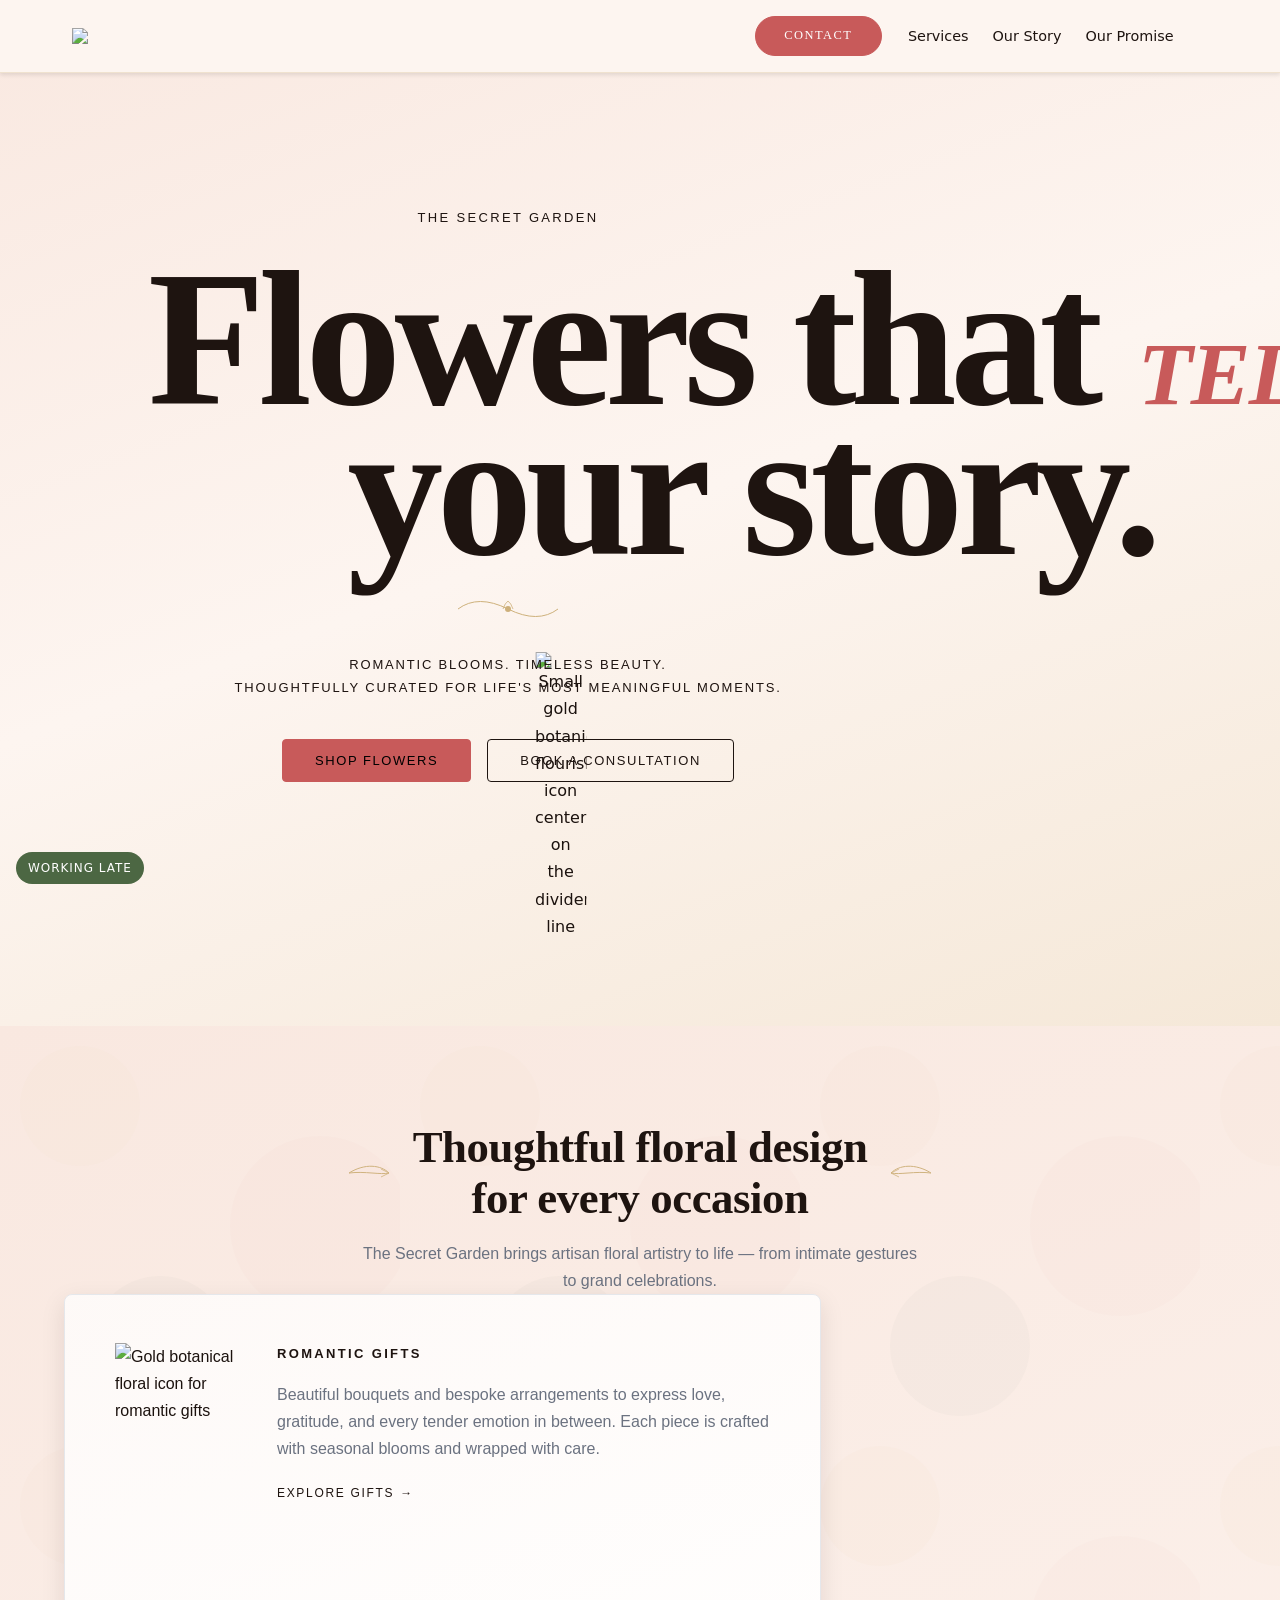
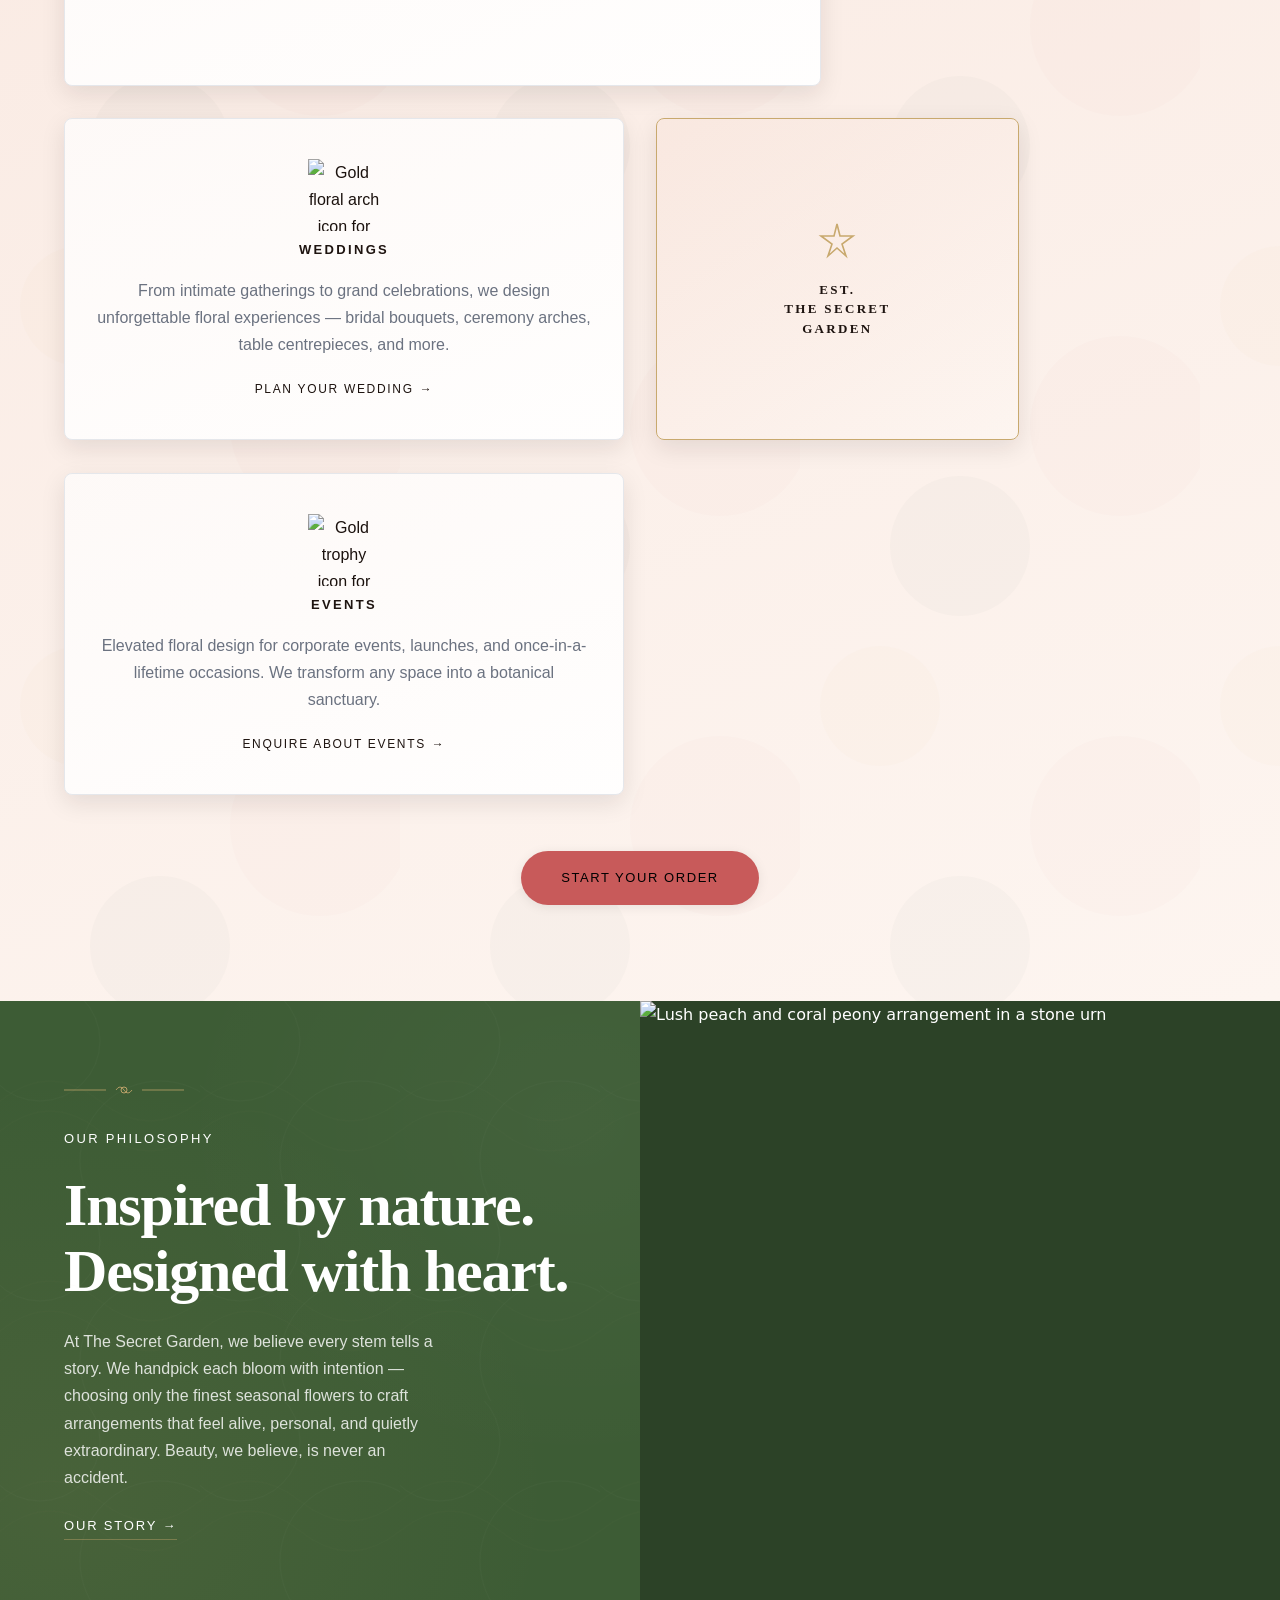
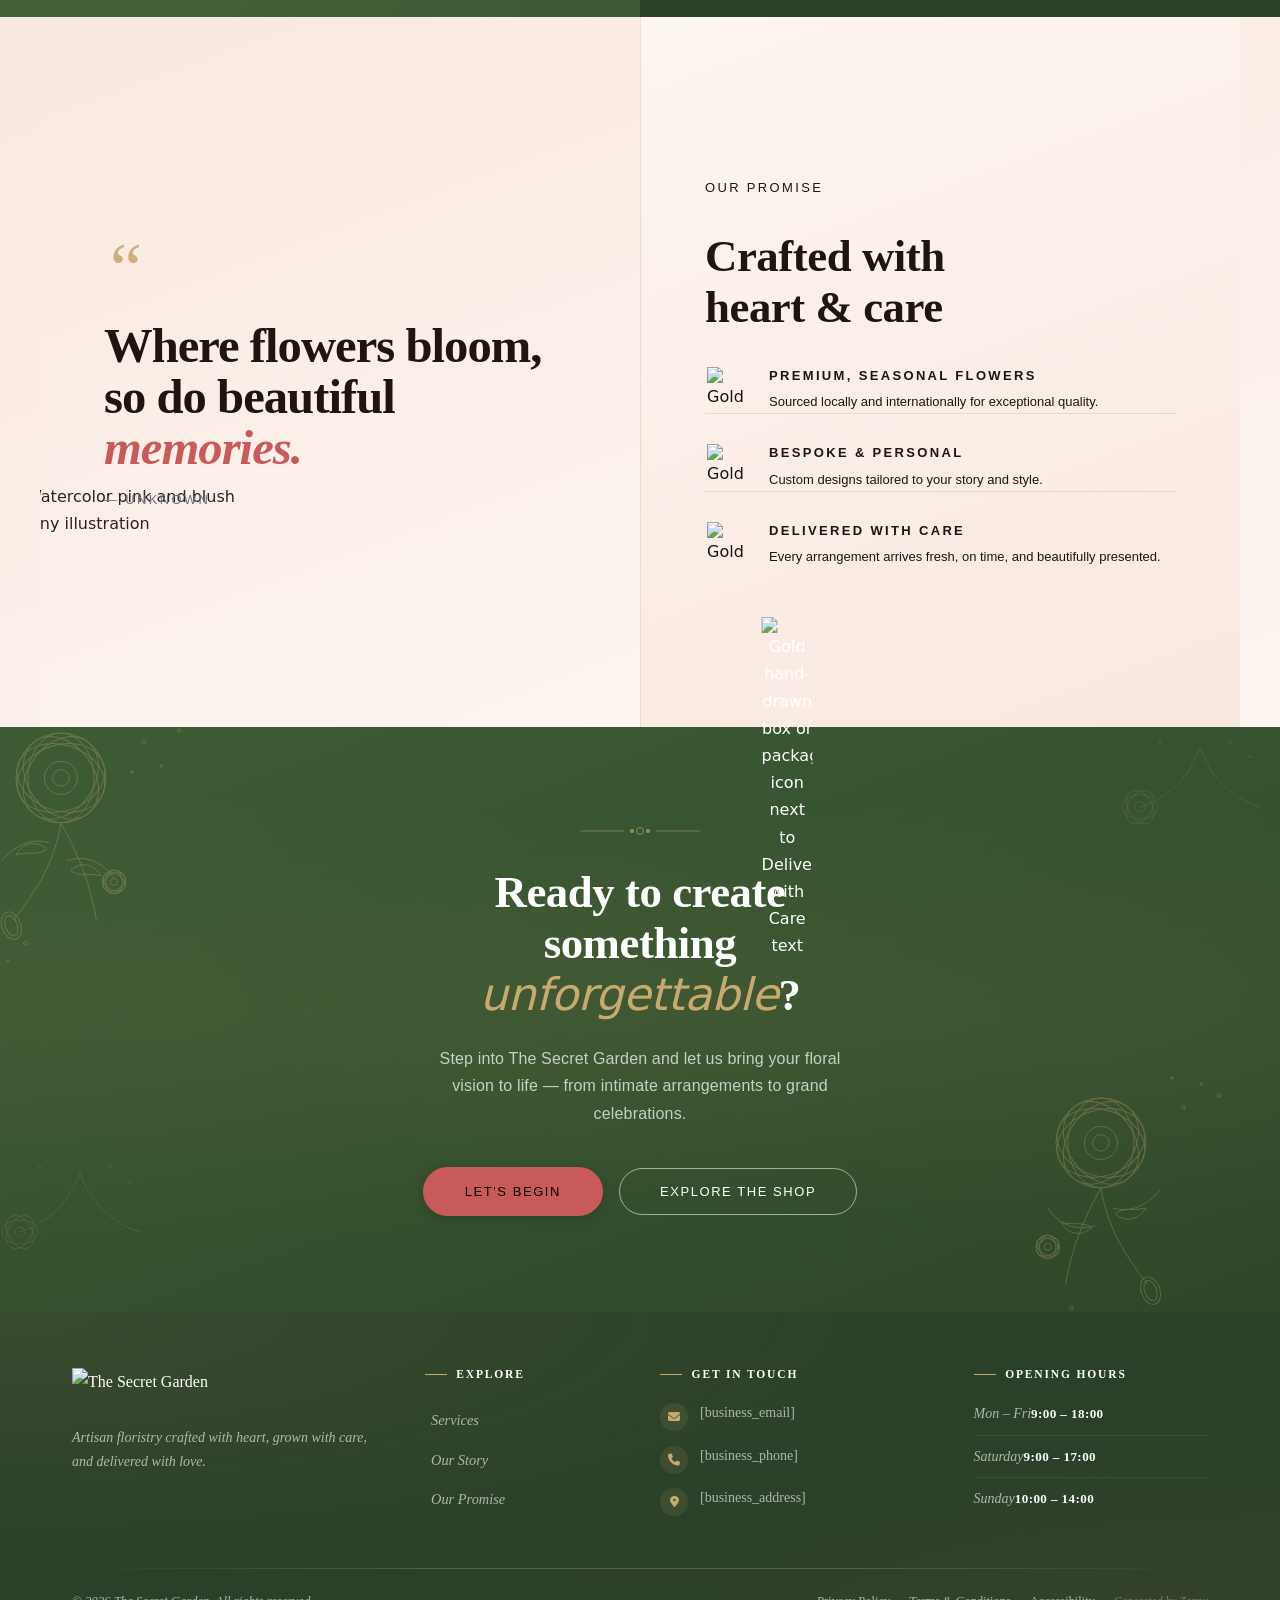
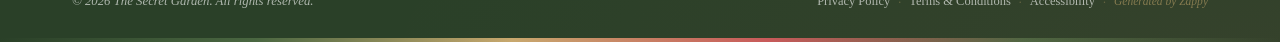
==== commit cfeef70f: "Incremental sync: 1 page(s) — content_alignment, resize_section_height" ====
--- a/index.html
+++ b/index.html
@@ -792,18 +792,18 @@
 </script>
   
   <main id="main">
-    <section class="home-hero-section cta-section" data-layout-spec="Home-hero" style="position:relative; overflow:visible;" data-hero-type="fullscreen-scrim">
+    <section class="home-hero-section cta-section" data-layout-spec="Home-hero" style="position: relative; overflow: visible; min-height: 1025.99px !important;" data-hero-type="fullscreen-scrim" id="home-hero-section" data-zappy-content-align="upper-mid-left">
   <!-- Full-bleed background image -->
   
 
   <!-- Centered hero content -->
-  <div class="cta-band hero-content-band">
-    <div class="hero-inner" data-reveal="">
+  <div class="cta-band hero-content-band" data-zappy-align-target="true" style="">
+    <div class="hero-inner is-revealed" data-reveal="">
       <!-- Eyebrow -->
-      <span class="eyebrow hero-eyebrow">The Secret Garden</span>
-
-      <!-- Monumental headline -->
-      <h1 class="display-xl hero-headline">
+      <p><span class="eyebrow hero-eyebrow" style="color: rgb(30, 20, 16) !important;">The Secret Garden</span>
+
+      
+      </p><!-- Monumental headline --><h1 class="display-xl hero-headline" style="">
         Flowers that <em><span class="font-accent">tell</span></em><br>your story.
       </h1>
 
@@ -817,19 +817,19 @@
       </div>
 
       <!-- Subtitle -->
-      <h3 class="hero-subtitle">Romantic blooms. Timeless beauty.<br>Thoughtfully curated for life's most meaningful moments.</h3>
+      <h3 class="hero-subtitle" style="color: rgb(30, 20, 16) !important;">Romantic blooms. Timeless beauty.<br>Thoughtfully curated for life's most meaningful moments.</h3>
 
       <!-- CTA row -->
       <div class="cta-row hero-cta-row">
-        <a class="btn btn-primary" href="/shop" data-magnet="0.2">Shop Flowers</a>
-        <a class="btn btn-secondary" href="/contact">Book a Consultation</a>
+        <a class="btn btn-primary" href="/shop" data-magnet="0.2" style="color: rgb(0, 0, 0) !important;" data-element-type="button" data-element-id="btn-1778771090628-4adhqunel" data-native-element="true">Shop Flowers</a>
+        <a class="btn btn-secondary" href="/contact" data-element-type="button" data-element-id="btn-1778771090628-1xatm2ipo" data-native-element="true">Book a Consultation</a>
       </div>
 
       <!-- Scroll cue -->
       
     </div>
   </div>
-<img class="deco-asset" data-deco-asset-id="asset-0-painted-doodle" data-deco-role="painted-doodle" data-deco-priority="1" data-deco-anchor="bottom" data-deco-layer="ornament" data-deco-x="43.8" data-deco-y="77.6" data-deco-bbox="42.5,24.3,2.5,1" src="https://qastorage.zappy5.com/uploads/2026/05/decorative-59d50861-4bbf-496b-b401-d998e2d51ef6-0-painted-doodle-b05f0f55fa-1778401566444-755437143.png" alt="Small gold botanical flourish icon centered on the divider line" loading="lazy" decoding="async" aria-hidden="true" style="--deco-x: 43.8%; --deco-y: 77.6%; --deco-w: 4%; --mockup-band-ratio: 3.125; left: var(--deco-x); top: var(--deco-y); transform: translate(-50%, -50%); width: 4%; max-width: 4%; min-height: max(18px, calc(var(--deco-w) * 0.18)); object-fit: contain; z-index: 8"></section>
+<img class="deco-asset" data-deco-asset-id="asset-0-painted-doodle" data-deco-role="painted-doodle" data-deco-priority="1" data-deco-anchor="bottom" data-deco-layer="ornament" data-deco-x="43.8" data-deco-y="77.6" data-deco-bbox="42.5,24.3,2.5,1" src="https://qastorage.zappy5.com/uploads/2026/05/decorative-59d50861-4bbf-496b-b401-d998e2d51ef6-0-painted-doodle-b05f0f55fa-1778401566444-755437143.png" alt="Small gold botanical flourish icon centered on the divider line" loading="lazy" decoding="async" aria-hidden="true" style="--deco-x: 43.8%; --deco-y: 77.6%; --deco-w: 4%; --mockup-band-ratio: 3.125; left: var(--deco-x); top: var(--deco-y); transform: translate(-50%, -50%); width: 4%; max-width: 4%; min-height: max(18px, calc(var(--deco-w) * 0.18)); object-fit: contain; z-index: 8" data-element-type="image" data-element-id="img-1778771090632-ajkaukm0d"></section>
 
 <section class="home-services-section bento-section" data-layout-spec="Home-services" style="background: linear-gradient(160deg, #f9e8e0 0%, #fdf5f0 100%); color: var(--text-dark);">
   <!-- Faint botanical watercolor texture overlay -->
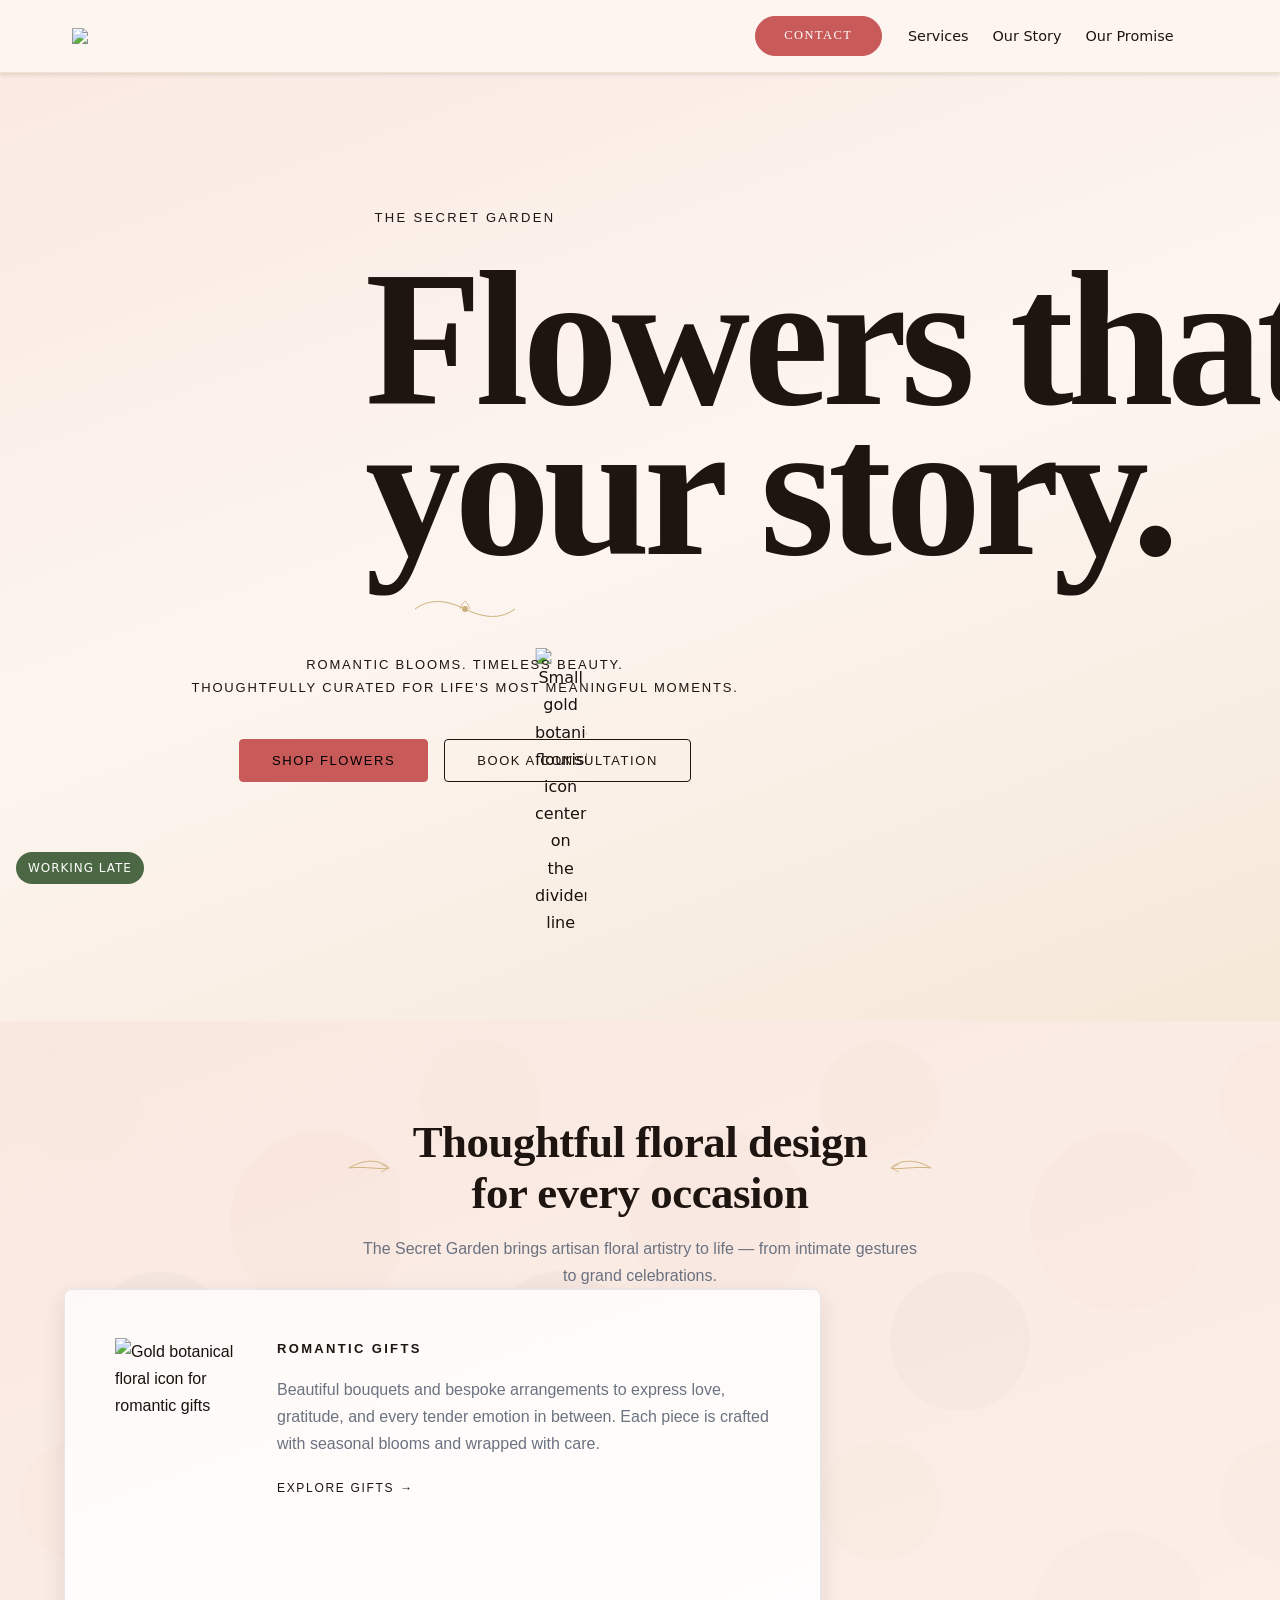
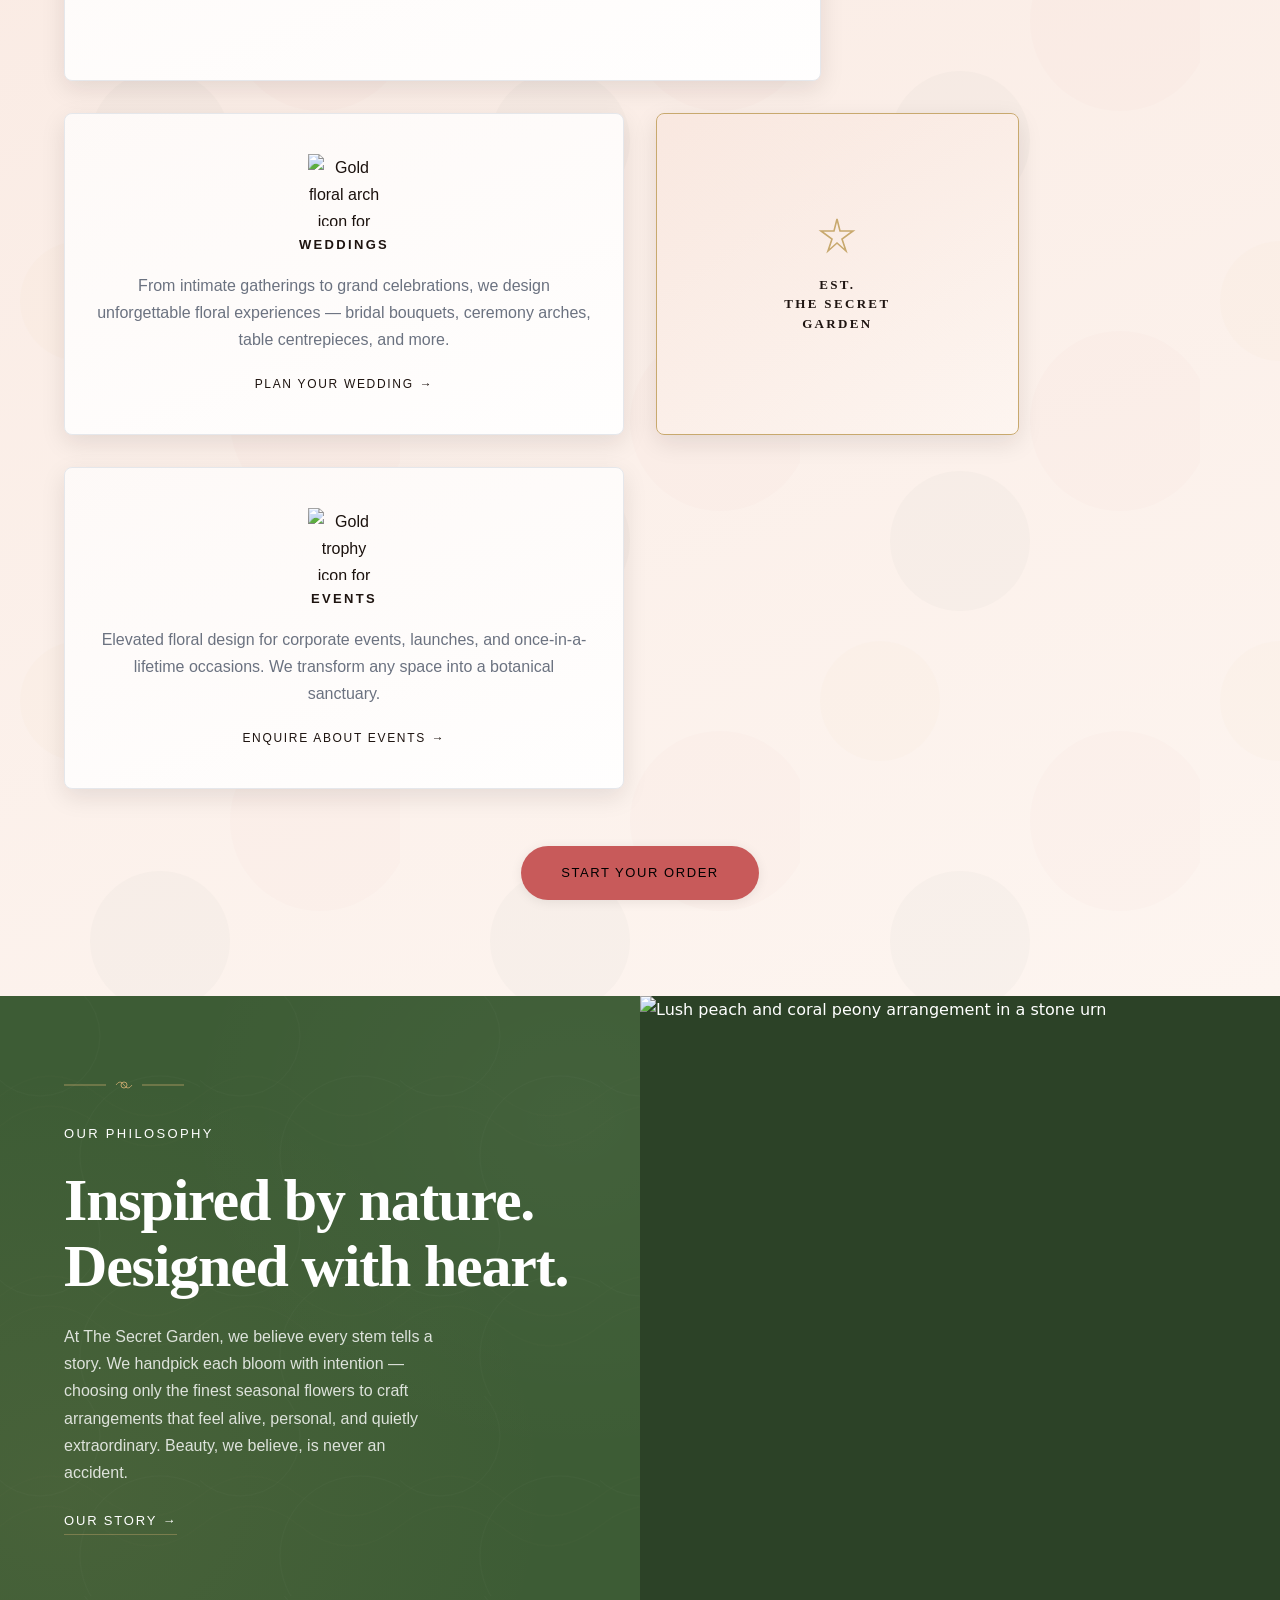
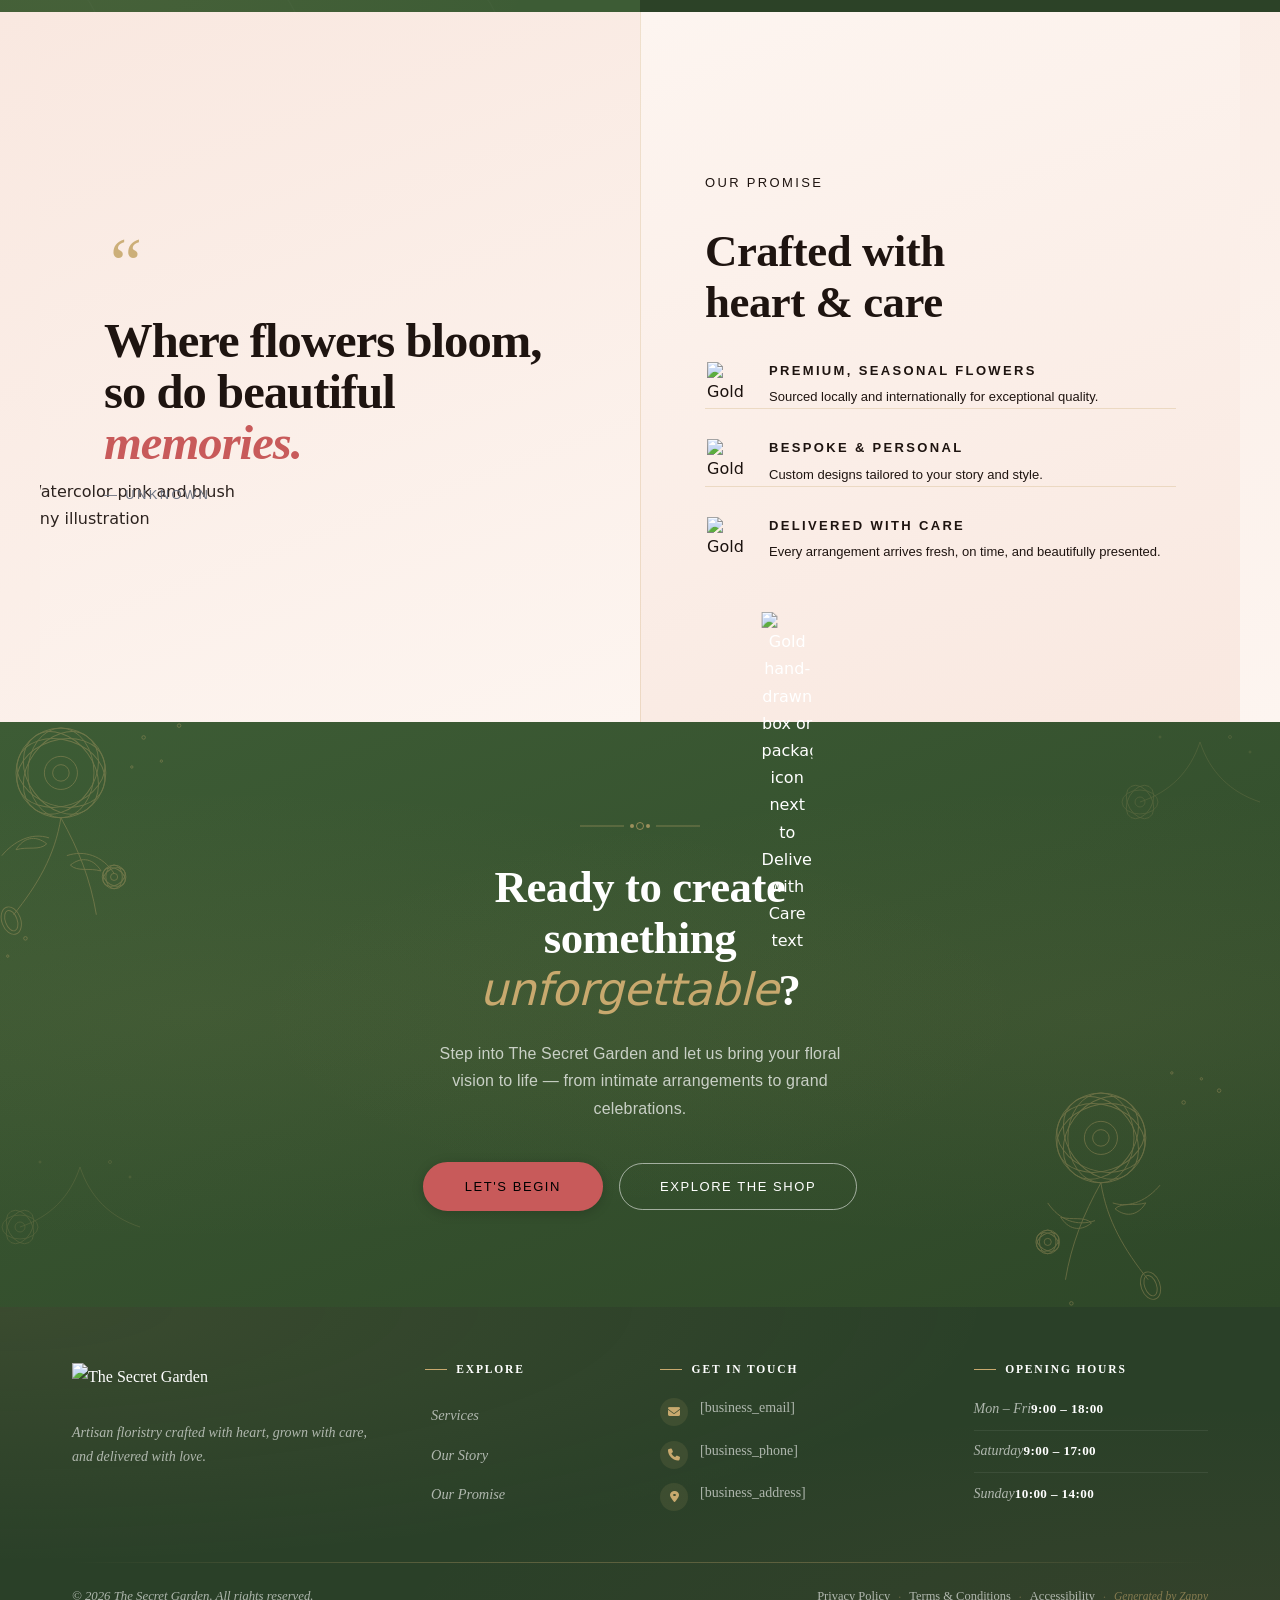
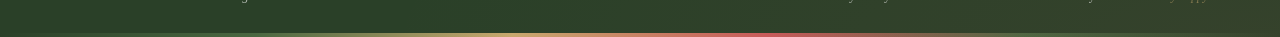
==== commit 81195821: "Incremental sync: 1 page(s) — resize_section_height, update_alignment" ====
--- a/index.html
+++ b/index.html
@@ -104,6 +104,37 @@
   var visitorId = getVisitorId();
   var sessionId = getSessionId();
   
+  // Site Optimization Agent — visual heatmap helpers
+  function getBandAnchor(el) {
+    var node = el;
+    while (node && node !== document.body) {
+      if (node.getAttribute && node.getAttribute('data-band-index') != null) {
+        return { bandIndex: node.getAttribute('data-band-index'), sectionId: node.id || null };
+      }
+      node = node.parentElement;
+    }
+    node = el;
+    while (node && node !== document.body) {
+      if (node.tagName === 'SECTION' && node.id) {
+        return { bandIndex: null, sectionId: node.id };
+      }
+      node = node.parentElement;
+    }
+    return { bandIndex: null, sectionId: null };
+  }
+  function heatmapFields(el, e) {
+    var anchor = getBandAnchor(el);
+    return {
+      x: Math.round((e && e.pageX) || 0),
+      y: Math.round((e && e.pageY) || 0),
+      bandIndex: anchor.bandIndex,
+      sectionId: anchor.sectionId
+    };
+  }
+  function mergeFields(base, extra) {
+    for (var k in extra) { if (Object.prototype.hasOwnProperty.call(extra, k)) base[k] = extra[k]; }
+    return base;
+  }
   // Track an event
   function trackEvent(eventType, data) {
     data = data || {};
@@ -153,26 +184,61 @@
       // Track button clicks (counted as actions)
       if (target.tagName === 'BUTTON' || target.closest('button')) {
         var button = target.tagName === 'BUTTON' ? target : target.closest('button');
-        trackEvent('click', {
+        var clickMeta = {
           element: 'button',
           text: button.textContent.trim().substring(0, 100),
           id: button.id || null,
           class: button.className || null
-        });
+        };
+        mergeFields(clickMeta, heatmapFields(button, e));
+        trackEvent('click', clickMeta);
       }
       
       // Track link clicks (navigation - not counted as actions)
       else if (target.tagName === 'A' || target.closest('a')) {
         var link = target.tagName === 'A' ? target : target.closest('a');
-        trackEvent('navigation', {
+        var navMeta = {
           element: 'link',
           text: link.textContent.trim().substring(0, 100),
           href: link.href,
           external: link.hostname !== window.location.hostname
-        });
+        };
+        mergeFields(navMeta, heatmapFields(link, e));
+        trackEvent('navigation', navMeta);
       }
     }, true);
   }
+  
+  // Track scroll depth milestones (visual heatmap reach signal)
+  (function() {
+    var milestones = [25, 50, 75, 100];
+    var fired = {};
+    var maxDepth = 0;
+    function computeDepth() {
+      var doc = document.documentElement;
+      var scrollable = (doc.scrollHeight - window.innerHeight);
+      if (scrollable <= 0) return 100;
+      return Math.min(100, Math.round(((window.scrollY || window.pageYOffset || 0) / scrollable) * 100));
+    }
+    var ticking = false;
+    function onScroll() {
+      if (ticking) return;
+      ticking = true;
+      window.requestAnimationFrame(function() {
+        var depth = computeDepth();
+        if (depth > maxDepth) maxDepth = depth;
+        for (var i = 0; i < milestones.length; i++) {
+          var m = milestones[i];
+          if (depth >= m && !fired[m]) {
+            fired[m] = true;
+            trackEvent('scroll_depth', { milestone: m, maxDepthPct: maxDepth });
+          }
+        }
+        ticking = false;
+      });
+    }
+    window.addEventListener('scroll', onScroll, { passive: true });
+  })();
   
   // Track form submissions
   if (config.trackFormSubmissions) {
@@ -253,6 +319,7 @@
     <!-- Mickidum Accessibility Toolbar -->
     <script src="https://cdn.jsdelivr.net/gh/mickidum/acc_toolbar/acctoolbar/acctoolbar.min.js"></script>
     <link rel="stylesheet" href="/styles.css">
+    <script>window.ZAPPY_WEBSITE_ID = "3be98112-af21-467a-9a1b-a0bb9be1061b"; window.ZAPPY_API_BASE = "https://qaapi.zappy5.com";</script>
 
     <style id="zappy-dropdown-submenu-styles">
       /* ========== DESKTOP DROPDOWN SUBMENU STYLES ========== */
@@ -792,7 +859,7 @@
 </script>
   
   <main id="main">
-    <section class="home-hero-section cta-section" data-layout-spec="Home-hero" style="position: relative; overflow: visible; min-height: 1025.99px !important;" data-hero-type="fullscreen-scrim" id="home-hero-section" data-zappy-content-align="upper-mid-left">
+    <section class="home-hero-section cta-section" data-layout-spec="Home-hero" style="position: relative; overflow: visible; min-height: 1020.94px !important;" data-hero-type="fullscreen-scrim" id="home-hero-section" data-zappy-content-align="upper-mid-left">
   <!-- Full-bleed background image -->
   
 
@@ -803,7 +870,7 @@
       <p><span class="eyebrow hero-eyebrow" style="color: rgb(30, 20, 16) !important;">The Secret Garden</span>
 
       
-      </p><!-- Monumental headline --><h1 class="display-xl hero-headline" style="">
+      </p><!-- Monumental headline --><h1 class="display-xl hero-headline" style="outline: none; box-sizing: border-box !important; display: block !important; width: min(200px, max(100%, -48px + 100vw)) !important; max-width: 200px !important; margin-left: calc(0.5 * (100% - min(200px, max(100%, -48px + 100vw)))) !important; margin-right: calc(0.5 * (100% - min(200px, max(100%, -48px + 100vw)))) !important; margin-inline: calc(0.5 * (100% - min(200px, max(100%, -48px + 100vw)))) !important; text-align: left;" data-zappy-text-width="custom">
         Flowers that <em><span class="font-accent">tell</span></em><br>your story.
       </h1>
 
